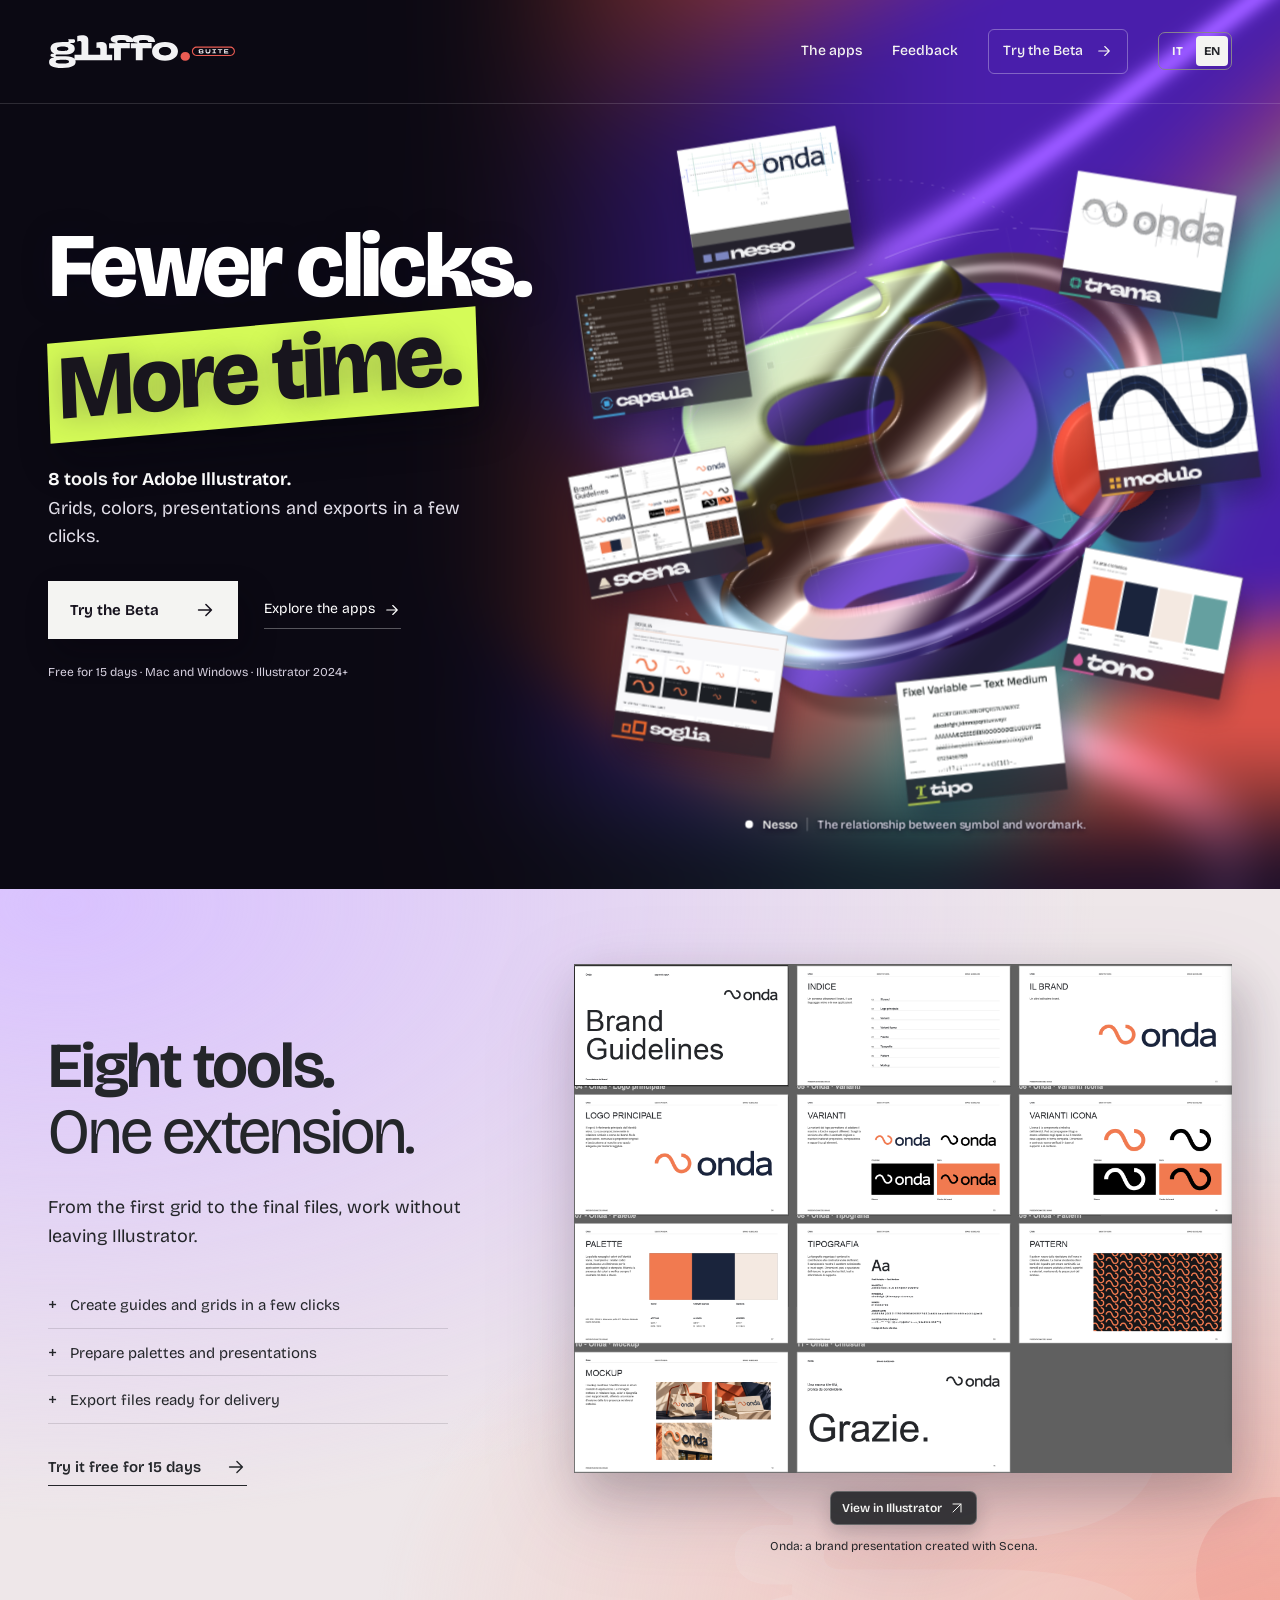
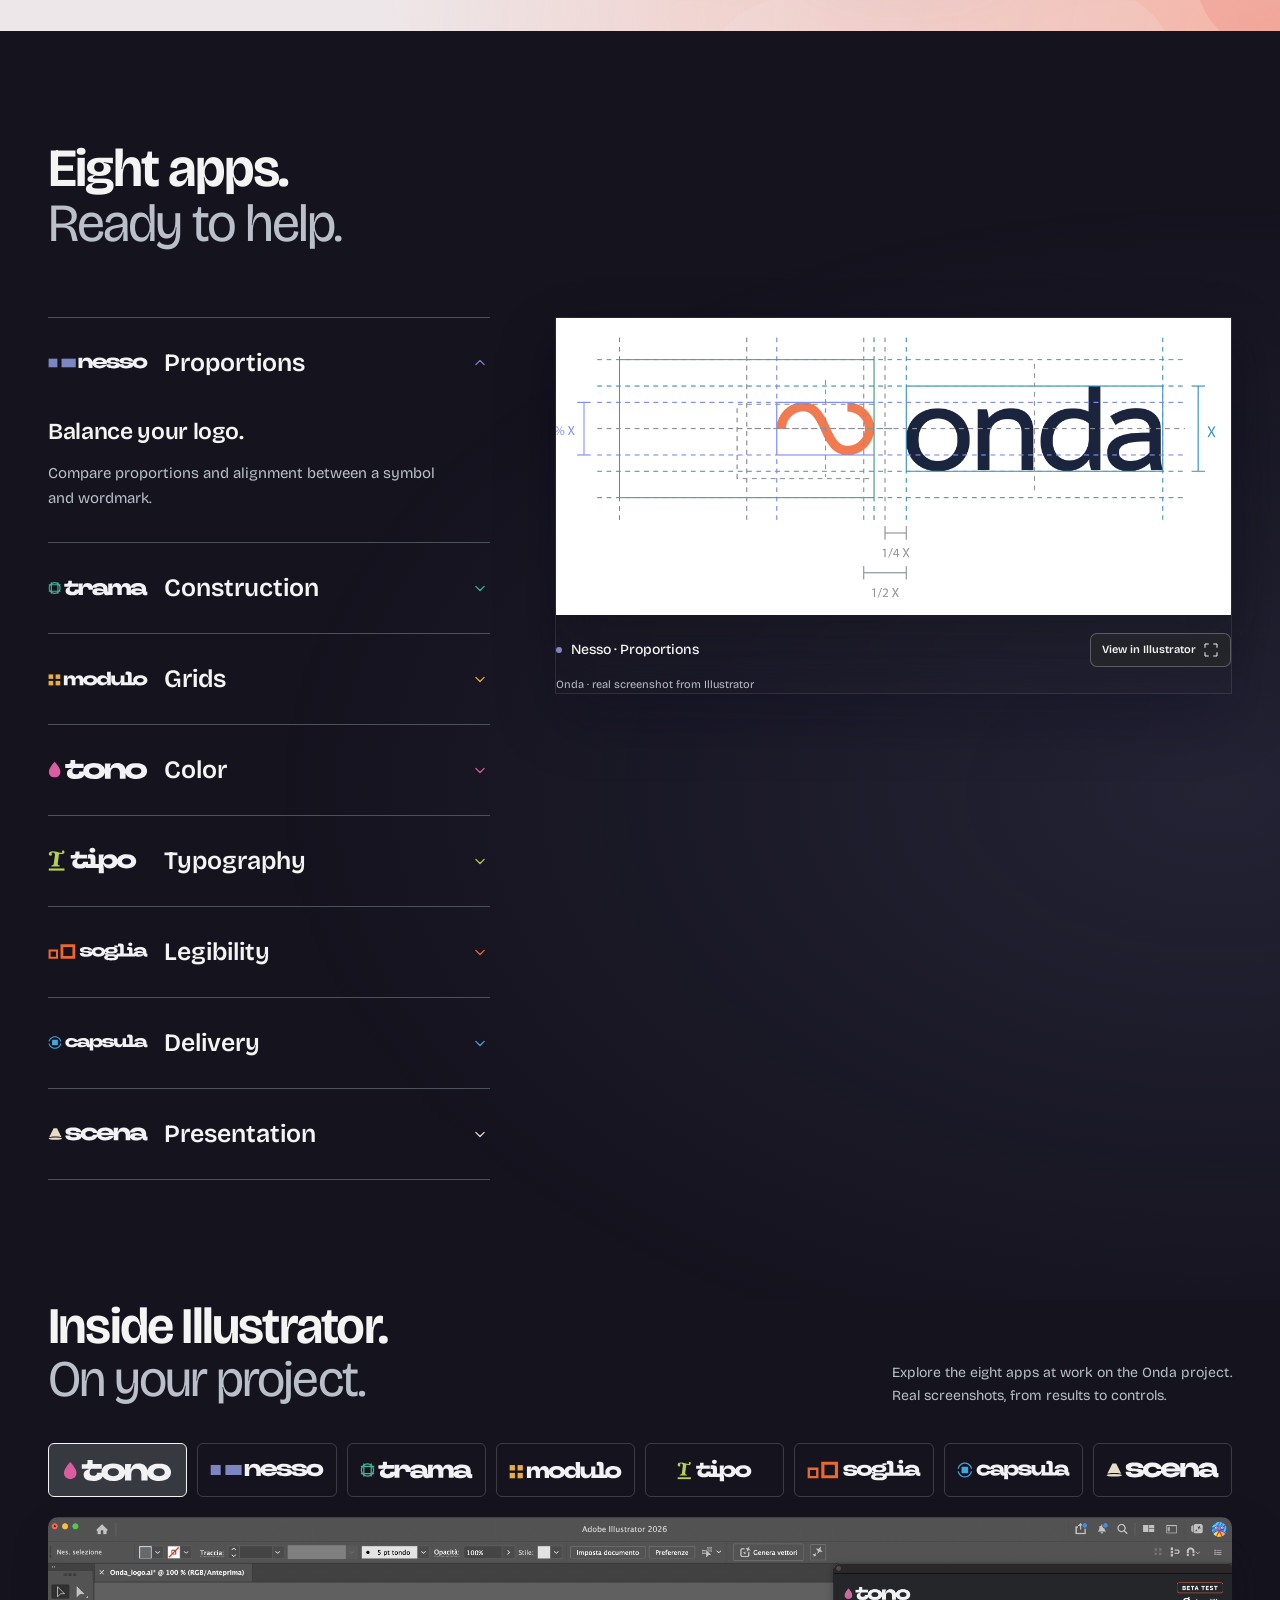
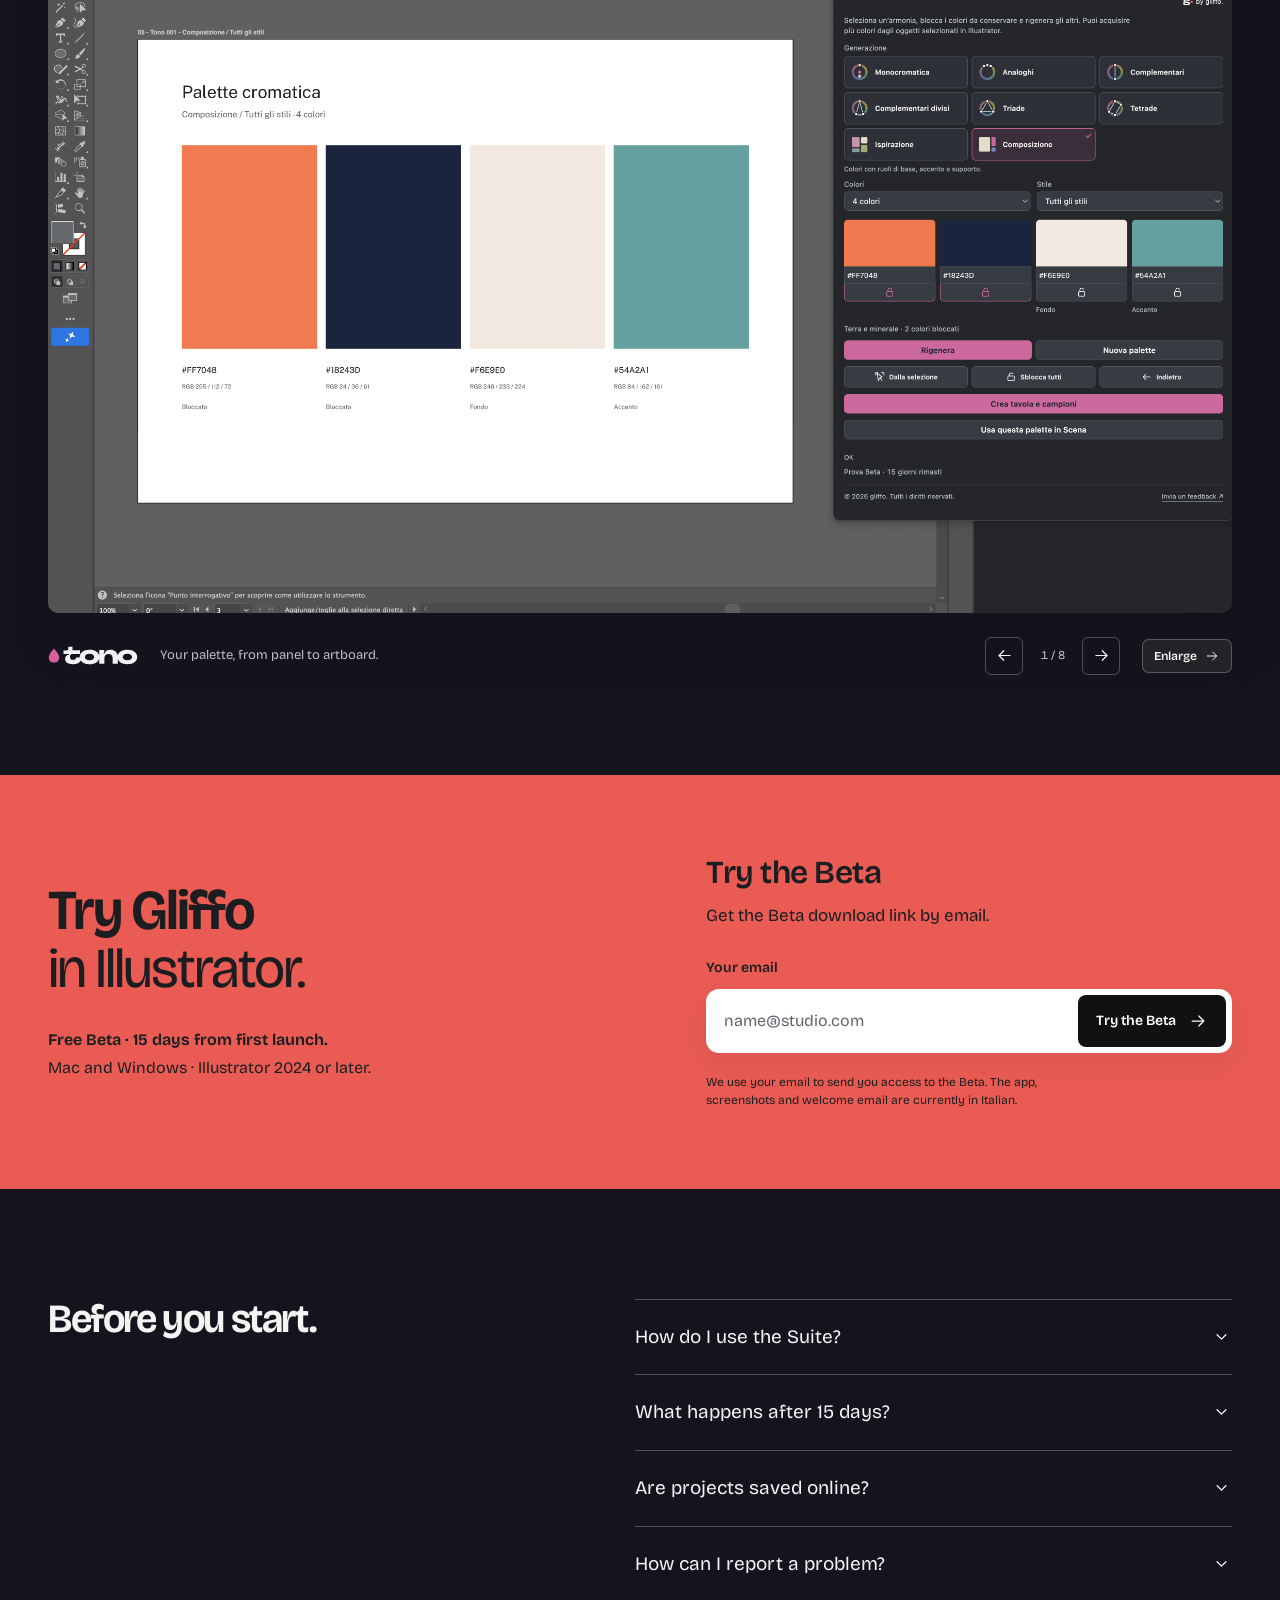
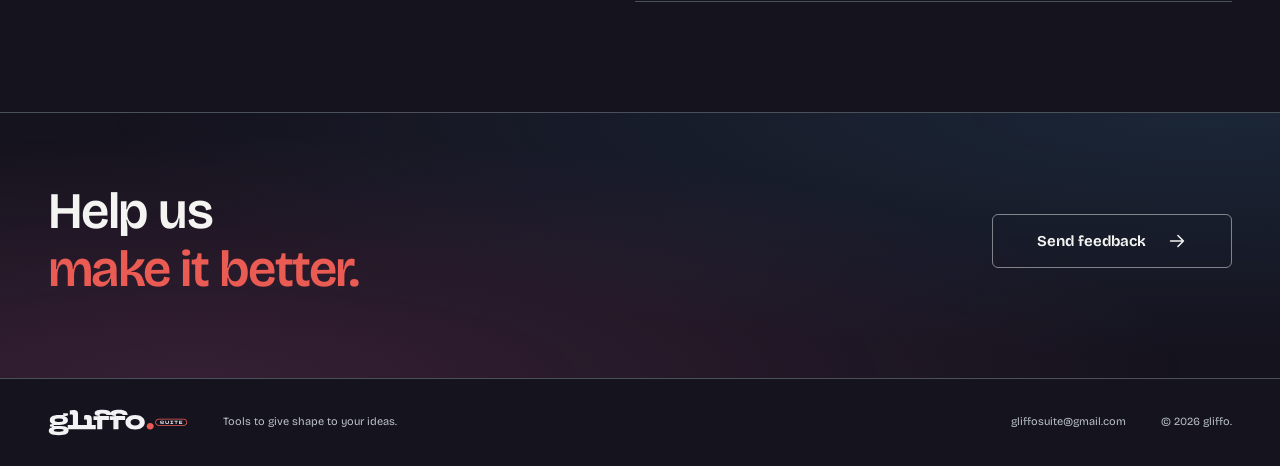
==== en/index.html @ 86f3b623 "Aggiungi versione inglese del sito e navigazione IT/EN, preservando installer e raccolta Beta" ====
<!doctype html>
<html lang="en"><head><meta charset="utf-8"><meta name="viewport" content="width=device-width,initial-scale=1"><meta name="theme-color" content="#24262A"><meta name="description" content="Save time in Adobe Illustrator with eight tools for grids, colors, presentations and exports. Try the Beta free for 15 days."><meta property="og:title" content="Gliffo Suite — Save time in Adobe Illustrator"><meta property="og:description" content="Eight tools for brand identity. One extension for Adobe Illustrator."><title>Gliffo Suite — Save time in Adobe Illustrator</title><link rel="icon" href="/assets/gliffo-icon.svg" type="image/svg+xml"><link rel="preload" href="/assets/fonts/BricolageGrotesque.ttf" as="font" type="font/ttf" crossorigin><link rel="stylesheet" href="/landing.css?v=8"><link rel="stylesheet" href="/experiment.css?v=3"><link rel="stylesheet" href="/results.css?v=3"><link rel="canonical" data-gliffo-language href="https://gliffo.github.io/en/"><link rel="alternate" data-gliffo-language hreflang="it" href="https://gliffo.github.io/"><link rel="alternate" data-gliffo-language hreflang="en" href="https://gliffo.github.io/en/"><link rel="alternate" data-gliffo-language hreflang="x-default" href="https://gliffo.github.io/"><link rel="stylesheet" href="/language.css?v=1"><script src="/i18n-runtime.js?v=1" defer></script></head>
<body><a class="skip" href="#contenuto">Skip to content</a>
<div class="hero-world"><canvas id="liquid-canvas" aria-hidden="true"></canvas></div><header class="site-header"><a class="brand" href="/en/" aria-label="Gliffo Suite, home"><img src="/assets/gliffo-suite.svg" alt="Gliffo Suite" width="190" height="56"></a><nav aria-label="Main navigation"><a class="wide-link" href="#strumenti">The apps</a><a href="/en/feedback/">Feedback</a><a class="nav-download" href="#download">Try the Beta <svg viewBox="0 0 24 24" aria-hidden="true"><path d="M5 12h14M13 6l6 6-6 6"/></svg></a><span class="language-switch" role="group" aria-label="Language"><a href="/" lang="it" hreflang="it">IT</a><a href="/en/" lang="en" hreflang="en" aria-current="page">EN</a></span></nav></header>
<main id="contenuto">
<section class="hero" aria-labelledby="hero-title"><div class="hero-copy"><h1 id="hero-title">Fewer clicks.<br><span>More time.</span></h1><p><strong>8 tools for Adobe Illustrator.</strong><br>Grids, colors, presentations and exports in a few clicks.</p><div class="hero-actions"><a class="button primary" href="#download">Try the Beta <svg viewBox="0 0 24 24" aria-hidden="true"><path d="M5 12h14M13 6l6 6-6 6"/></svg></a><a class="text-link" href="#strumenti">Explore the apps <svg viewBox="0 0 24 24" aria-hidden="true"><path d="M5 12h14M13 6l6 6-6 6"/></svg></a></div><p class="hero-note">Free for 15 days · Mac and Windows · Illustrator 2024+</p><div class="hero-spectrum" aria-hidden="true"><span></span><span></span><span></span><span></span><span></span><span></span><span></span><span></span></div></div>
<div class="laboratory" id="laboratory" data-active="nesso" aria-label="Explore the eight Gliffo tools"><div class="lab-scale"><div class="lab-plane"><svg class="orbital-tracks" viewBox="0 0 640 620" aria-hidden="true"><ellipse cx="320" cy="310" rx="295" ry="188" transform="rotate(-32 320 310)"/><ellipse cx="320" cy="310" rx="240" ry="285" transform="rotate(-32 320 310)"/><path d="M80 405 100 385 99 410 89 403 84 416Z"/><path d="m519 143 20-20-1 25-10-7-5 13Z"/></svg><div class="liquid-lens" aria-hidden="true"><div class="lens-edge"></div><div class="lens-highlight"></div></div><svg class="lab-geometry" viewBox="0 0 640 620" aria-hidden="true"><g class="lab-lines"><path class="outer-guide" d="M40 148H606M40 433H606M148 34V578M498 34V578"/><path class="dashed-guide" d="M88 290H553M322 80V536"/><rect class="bounds" x="148" y="148" width="350" height="285"/><circle class="construction-circle" cx="323" cy="290" r="174"/><circle class="construction-circle small" cx="323" cy="290" r="87"/><path class="bezier-guide" d="M112 336C132 98 508 481 540 242"/><path class="handle-line" d="m112 336 35-167M540 242l-36 170"/></g><g class="anchor-points"><rect x="143" y="143" width="10" height="10"/><rect x="493" y="143" width="10" height="10"/><rect x="143" y="428" width="10" height="10"/><rect x="493" y="428" width="10" height="10"/><circle cx="112" cy="336" r="6"/><circle cx="540" cy="242" r="6"/></g><g class="handle-points"><circle cx="147" cy="169" r="4"/><circle cx="504" cy="412" r="4"/></g></svg><img class="lab-mark" src="/assets/gliffo-icon.svg" alt="" width="350" height="276"><a class="lab-app lab-app-nesso" data-tool="nesso" href="#app-nesso" style="--tool:#7C86C1" aria-label="Explore Nesso"><div class="result-crop" style="--image-width:196.49573%;--image-left:-8.33333%;--image-top:-91.26214%;--result-ratio:2340/1030;--image-shift-y:-34.78905%"><img src="/assets/onda/nesso.webp" alt="Onda: Proportions, Nesso" width="4598" height="2702" loading="lazy" decoding="async"></div><span class="app-credit"><img src="/assets/apps/nesso.svg" alt="Nesso" width="96" height="22"></span></a><a class="lab-app lab-app-trama" data-tool="trama" href="#app-trama" style="--tool:#40B497" aria-label="Explore Trama"><div class="result-crop" style="--image-width:261.47727%;--image-left:-30.68182%;--image-top:-109.75610%;--result-ratio:1760/820;--image-shift-y:-33.28402%"><img src="/assets/onda/trama.webp" alt="Onda: Construction, Trama" width="4602" height="2704" loading="lazy" decoding="async"></div><span class="app-credit"><img src="/assets/apps/trama.svg" alt="Trama" width="96" height="22"></span></a><a class="lab-app lab-app-modulo" data-tool="modulo" href="#app-modulo" style="--tool:#E9AD41" aria-label="Explore Modulo"><div class="result-crop" style="--image-width:227.42574%;--image-left:-18.81188%;--image-top:-62.50000%;--result-ratio:2020/1200;--image-shift-y:-27.81899%"><img src="/assets/onda/modulo.webp" alt="Onda: Grids, Modulo" width="4594" height="2696" loading="lazy" decoding="async"></div><span class="app-credit"><img src="/assets/apps/modulo.svg" alt="Modulo" width="96" height="22"></span></a><a class="lab-app lab-app-tono" data-tool="tono" href="#app-tono" style="--tool:#D85E9F" aria-label="Explore Tono"><div class="result-crop" style="--image-width:180.70866%;--image-left:-13.77953%;--image-top:-26.53631%;--result-ratio:2540/1790;--image-shift-y:-17.61869%"><img src="/assets/onda/tono.webp" alt="Onda: Palette, Tono" width="4590" height="2696" loading="lazy" decoding="async"></div><span class="app-credit"><img src="/assets/apps/tono.svg" alt="Tono" width="96" height="22"></span></a><a class="lab-app lab-app-tipo" data-tool="tipo" href="#app-tipo" style="--tool:#B7D050" aria-label="Explore Tipo"><div class="result-crop" style="--image-width:222.12560%;--image-left:-14.29952%;--image-top:-40.75342%;--result-ratio:2070/1460;--image-shift-y:-22.03704%"><img src="/assets/onda/tipo.webp" alt="Onda: Typography, Tipo" width="4598" height="2700" loading="lazy" decoding="async"></div><span class="app-credit"><img src="/assets/apps/tipo.svg" alt="Tipo" width="96" height="22"></span></a><a class="lab-app lab-app-soglia" data-tool="soglia" href="#app-soglia" style="--tool:#EC682D" aria-label="Explore Soglia"><div class="result-crop" style="--image-width:203.36283%;--image-left:-14.24779%;--image-top:-14.41441%;--result-ratio:2260/2220;--image-shift-y:-11.88707%"><img src="/assets/onda/soglia.webp" alt="Onda: Legibility, Soglia" width="4596" height="2692" loading="lazy" decoding="async"></div><span class="app-credit"><img src="/assets/apps/soglia.svg" alt="Soglia" width="96" height="22"></span></a><a class="lab-app lab-app-capsula" data-tool="capsula" href="#app-capsula" style="--tool:#43A6DE" aria-label="Explore Capsula"><div class="result-crop" style="--image-width:100.00000%;--image-left:0.00000%;--image-top:0.00000%;--result-ratio:1472/840;--image-shift-y:0.00000%"><img src="/assets/onda/capsula.webp" alt="Onda: Delivery, Capsula" width="1472" height="1236" loading="lazy" decoding="async"></div><span class="app-credit"><img src="/assets/apps/capsula.svg" alt="Capsula" width="96" height="22"></span></a><a class="lab-app lab-app-scena" data-tool="scena" href="#app-scena" style="--tool:#E7DCC8" aria-label="Explore Scena"><div class="result-crop" style="--image-width:205.81655%;--image-left:-10.06711%;--image-top:-30.05780%;--result-ratio:2235/1730;--image-shift-y:-19.23077%"><img src="/assets/onda/scena.webp" alt="Onda: Presentation, Scena" width="4600" height="2704" loading="lazy" decoding="async"></div><span class="app-credit"><img src="/assets/apps/scena.svg" alt="Scena" width="96" height="22"></span></a><div class="lab-color-palette" aria-hidden="true"><i></i><i></i><i></i><i></i><i></i></div><span class="lab-type" aria-hidden="true">Aa</span><div class="lab-formats" aria-hidden="true"><span>AI</span><span>SVG</span><span>PDF</span></div></div><div class="lab-caption"><span class="lab-indicator"></span><span id="lab-current">Nesso</span><span id="lab-role">The relationship between symbol and wordmark.</span></div></div></div></section>


<section class="workspace-story" id="suite" aria-labelledby="workspace-title"><div class="story-copy"><h2 id="workspace-title">Eight tools.<br><span>One extension.</span></h2><p>From the first grid to the final files, work without leaving Illustrator.</p><ul><li>Create guides and grids in a few clicks</li><li>Prepare palettes and presentations</li><li>Export files ready for delivery</li></ul><a class="dark-link" href="#download">Try it free for 15 days <svg viewBox="0 0 24 24" aria-hidden="true"><path d="M5 12h14M13 6l6 6-6 6"/></svg></a></div><figure class="suite-window"><div class="result-crop" style="--image-width:205.81655%;--image-left:-10.06711%;--image-top:-30.05780%;--result-ratio:2235/1730;--image-shift-y:-19.23077%"><img src="/assets/onda/scena.webp" alt="Onda: Presentation, Scena" width="4600" height="2704" loading="lazy" decoding="async"></div><button class="screenshot-zoom suite-zoom" id="suite-zoom" type="button" aria-haspopup="dialog">View in Illustrator <svg viewBox="0 0 24 24" aria-hidden="true"><path d="M6 18 18 6M6 6h12v12"/></svg></button><figcaption>Onda: a brand presentation created with Scena.</figcaption></figure><img class="story-decoration" src="/assets/gliffo-icon.svg" alt="" width="650" height="512" loading="lazy"></section>
<section class="apps-section section-shell" id="strumenti" aria-labelledby="apps-title"><div class="apps-heading"><h2 id="apps-title">Eight apps.<br><span>Ready to help.</span></h2></div><div class="app-explorer"><div class="app-list"><details class="app-row" id="app-nesso" data-app="nesso" data-image="/assets/onda/nesso.webp" data-crop="--image-width:196.49573%;--image-left:-8.33333%;--image-top:-91.26214%;--result-ratio:2340/1030;--image-shift-y:-34.78905%" data-note="Onda · real screenshot from Illustrator" data-button="View in Illustrator" style="--tool:#7C86C1" open><summary><img class="app-name" src="/assets/apps/nesso.svg" alt="Nesso" width="104" height="26"><span>Proportions</span><svg viewBox="0 0 24 24" aria-hidden="true"><path d="m7 10 5 5 5-5"/></svg></summary><div class="app-detail"><h3>Balance your logo.</h3><p>Compare proportions and alignment between a symbol and wordmark.</p><a class="mobile-result" href="/assets/onda/nesso.webp" target="_blank" rel="noopener" aria-label="View in Illustrator: Nesso"><div class="result-crop" style="--image-width:196.49573%;--image-left:-8.33333%;--image-top:-91.26214%;--result-ratio:2340/1030;--image-shift-y:-34.78905%"><img src="/assets/onda/nesso.webp" alt="Onda: Proportions, Nesso" width="4598" height="2702" loading="lazy" decoding="async"></div><span>View in Illustrator <svg viewBox="0 0 24 24" aria-hidden="true"><path d="M6 18 18 6M6 6h12v12"/></svg></span><small>Onda · real screenshot from Illustrator</small></a></div></details><details class="app-row" id="app-trama" data-app="trama" data-image="/assets/onda/trama.webp" data-crop="--image-width:261.47727%;--image-left:-30.68182%;--image-top:-109.75610%;--result-ratio:1760/820;--image-shift-y:-33.28402%" data-note="Onda · real screenshot from Illustrator" data-button="View in Illustrator" style="--tool:#40B497" ><summary><img class="app-name" src="/assets/apps/trama.svg" alt="Trama" width="104" height="26"><span>Construction</span><svg viewBox="0 0 24 24" aria-hidden="true"><path d="m7 10 5 5 5-5"/></svg></summary><div class="app-detail"><h3>Build your logo guides.</h3><p>Generate outlines, points and construction handles on copies of your artwork.</p><a class="mobile-result" href="/assets/onda/trama.webp" target="_blank" rel="noopener" aria-label="View in Illustrator: Trama"><div class="result-crop" style="--image-width:261.47727%;--image-left:-30.68182%;--image-top:-109.75610%;--result-ratio:1760/820;--image-shift-y:-33.28402%"><img src="/assets/onda/trama.webp" alt="Onda: Construction, Trama" width="4602" height="2704" loading="lazy" decoding="async"></div><span>View in Illustrator <svg viewBox="0 0 24 24" aria-hidden="true"><path d="M6 18 18 6M6 6h12v12"/></svg></span><small>Onda · real screenshot from Illustrator</small></a></div></details><details class="app-row" id="app-modulo" data-app="modulo" data-image="/assets/onda/modulo.webp" data-crop="--image-width:227.42574%;--image-left:-18.81188%;--image-top:-62.50000%;--result-ratio:2020/1200;--image-shift-y:-27.81899%" data-note="Onda · real screenshot from Illustrator" data-button="View in Illustrator" style="--tool:#E9AD41" ><summary><img class="app-name" src="/assets/apps/modulo.svg" alt="Modulo" width="104" height="26"><span>Grids</span><svg viewBox="0 0 24 24" aria-hidden="true"><path d="m7 10 5 5 5-5"/></svg></summary><div class="app-detail"><h3>Grids, without drawing them by hand.</h3><p>Create geometric grids and set their size, spacing and angle.</p><a class="mobile-result" href="/assets/onda/modulo.webp" target="_blank" rel="noopener" aria-label="View in Illustrator: Modulo"><div class="result-crop" style="--image-width:227.42574%;--image-left:-18.81188%;--image-top:-62.50000%;--result-ratio:2020/1200;--image-shift-y:-27.81899%"><img src="/assets/onda/modulo.webp" alt="Onda: Grids, Modulo" width="4594" height="2696" loading="lazy" decoding="async"></div><span>View in Illustrator <svg viewBox="0 0 24 24" aria-hidden="true"><path d="M6 18 18 6M6 6h12v12"/></svg></span><small>Onda · real screenshot from Illustrator</small></a></div></details><details class="app-row" id="app-tono" data-app="tono" data-image="/assets/onda/tono.webp" data-crop="--image-width:180.70866%;--image-left:-13.77953%;--image-top:-26.53631%;--result-ratio:2540/1790;--image-shift-y:-17.61869%" data-note="Onda · real screenshot from Illustrator" data-button="View in Illustrator" style="--tool:#D85E9F" ><summary><img class="app-name" src="/assets/apps/tono.svg" alt="Tono" width="104" height="26"><span>Color</span><svg viewBox="0 0 24 24" aria-hidden="true"><path d="m7 10 5 5 5-5"/></svg></summary><div class="app-detail"><h3>Your palette, ready.</h3><p>Extract colors, explore harmonies and send your palette to Scena.</p><a class="mobile-result" href="/assets/onda/tono.webp" target="_blank" rel="noopener" aria-label="View in Illustrator: Tono"><div class="result-crop" style="--image-width:180.70866%;--image-left:-13.77953%;--image-top:-26.53631%;--result-ratio:2540/1790;--image-shift-y:-17.61869%"><img src="/assets/onda/tono.webp" alt="Onda: Palette, Tono" width="4590" height="2696" loading="lazy" decoding="async"></div><span>View in Illustrator <svg viewBox="0 0 24 24" aria-hidden="true"><path d="M6 18 18 6M6 6h12v12"/></svg></span><small>Onda · real screenshot from Illustrator</small></a></div></details><details class="app-row" id="app-tipo" data-app="tipo" data-image="/assets/onda/tipo.webp" data-crop="--image-width:222.12560%;--image-left:-14.29952%;--image-top:-40.75342%;--result-ratio:2070/1460;--image-shift-y:-22.03704%" data-note="Onda · real screenshot from Illustrator" data-button="View in Illustrator" style="--tool:#B7D050" ><summary><img class="app-name" src="/assets/apps/tipo.svg" alt="Tipo" width="104" height="26"><span>Typography</span><svg viewBox="0 0 24 24" aria-hidden="true"><path d="m7 10 5 5 5-5"/></svg></summary><div class="app-detail"><h3>Compare your fonts.</h3><p>Create a specimen of your installed fonts and choose the ones for your brand.</p><a class="mobile-result" href="/assets/onda/tipo.webp" target="_blank" rel="noopener" aria-label="View in Illustrator: Tipo"><div class="result-crop" style="--image-width:222.12560%;--image-left:-14.29952%;--image-top:-40.75342%;--result-ratio:2070/1460;--image-shift-y:-22.03704%"><img src="/assets/onda/tipo.webp" alt="Onda: Typography, Tipo" width="4598" height="2700" loading="lazy" decoding="async"></div><span>View in Illustrator <svg viewBox="0 0 24 24" aria-hidden="true"><path d="M6 18 18 6M6 6h12v12"/></svg></span><small>Onda · real screenshot from Illustrator</small></a></div></details><details class="app-row" id="app-soglia" data-app="soglia" data-image="/assets/onda/soglia.webp" data-crop="--image-width:203.36283%;--image-left:-14.24779%;--image-top:-14.41441%;--result-ratio:2260/2220;--image-shift-y:-11.88707%" data-note="Onda · real screenshot from Illustrator" data-button="View in Illustrator" style="--tool:#EC682D" ><summary><img class="app-name" src="/assets/apps/soglia.svg" alt="Soglia" width="104" height="26"><span>Legibility</span><svg viewBox="0 0 24 24" aria-hidden="true"><path d="m7 10 5 5 5-5"/></svg></summary><div class="app-detail"><h3>Does your logo work at small sizes?</h3><p>Compare sizes on light and dark backgrounds, for print and screen.</p><a class="mobile-result" href="/assets/onda/soglia.webp" target="_blank" rel="noopener" aria-label="View in Illustrator: Soglia"><div class="result-crop" style="--image-width:203.36283%;--image-left:-14.24779%;--image-top:-14.41441%;--result-ratio:2260/2220;--image-shift-y:-11.88707%"><img src="/assets/onda/soglia.webp" alt="Onda: Legibility, Soglia" width="4596" height="2692" loading="lazy" decoding="async"></div><span>View in Illustrator <svg viewBox="0 0 24 24" aria-hidden="true"><path d="M6 18 18 6M6 6h12v12"/></svg></span><small>Onda · real screenshot from Illustrator</small></a></div></details><details class="app-row" id="app-capsula" data-app="capsula" data-image="/assets/onda/capsula.webp" data-crop="--image-width:100.00000%;--image-left:0.00000%;--image-top:0.00000%;--result-ratio:1472/840;--image-shift-y:0.00000%" data-note="Onda · files exported with Capsula" data-button="View exported files" style="--tool:#43A6DE" ><summary><img class="app-name" src="/assets/apps/capsula.svg" alt="Capsula" width="104" height="26"><span>Delivery</span><svg viewBox="0 0 24 24" aria-hidden="true"><path d="m7 10 5 5 5-5"/></svg></summary><div class="app-detail"><h3>Files ready for delivery.</h3><p>Export SVG, PDF, PNG, AI, EPS and JPG in one package.</p><a class="mobile-result" href="/assets/onda/capsula.webp" target="_blank" rel="noopener" aria-label="View exported files: Capsula"><div class="result-crop" style="--image-width:100.00000%;--image-left:0.00000%;--image-top:0.00000%;--result-ratio:1472/840;--image-shift-y:0.00000%"><img src="/assets/onda/capsula.webp" alt="Onda: Delivery, Capsula" width="1472" height="1236" loading="lazy" decoding="async"></div><span>View exported files <svg viewBox="0 0 24 24" aria-hidden="true"><path d="M6 18 18 6M6 6h12v12"/></svg></span><small>Onda · files exported with Capsula</small></a></div></details><details class="app-row" id="app-scena" data-app="scena" data-image="/assets/onda/scena.webp" data-crop="--image-width:205.81655%;--image-left:-10.06711%;--image-top:-30.05780%;--result-ratio:2235/1730;--image-shift-y:-19.23077%" data-note="Onda · real screenshot from Illustrator" data-button="View in Illustrator" style="--tool:#E7DCC8" ><summary><img class="app-name" src="/assets/apps/scena.svg" alt="Scena" width="104" height="26"><span>Presentation</span><svg viewBox="0 0 24 24" aria-hidden="true"><path d="m7 10 5 5 5-5"/></svg></summary><div class="app-detail"><h3>Present your brand.</h3><p>Arrange your logo, palette, fonts and up to six mockups in an editable presentation.</p><a class="mobile-result" href="/assets/onda/scena.webp" target="_blank" rel="noopener" aria-label="View in Illustrator: Scena"><div class="result-crop" style="--image-width:205.81655%;--image-left:-10.06711%;--image-top:-30.05780%;--result-ratio:2235/1730;--image-shift-y:-19.23077%"><img src="/assets/onda/scena.webp" alt="Onda: Presentation, Scena" width="4600" height="2704" loading="lazy" decoding="async"></div><span>View in Illustrator <svg viewBox="0 0 24 24" aria-hidden="true"><path d="M6 18 18 6M6 6h12v12"/></svg></span><small>Onda · real screenshot from Illustrator</small></a></div></details></div><figure class="app-preview" style="--tool:#7C86C1"><div class="preview-dots" aria-hidden="true"><i></i><i></i><i></i></div><div class="preview-screen"><div class="result-crop" style="--image-width:196.49573%;--image-left:-8.33333%;--image-top:-91.26214%;--result-ratio:2340/1030;--image-shift-y:-34.78905%"><img id="app-screenshot" src="/assets/onda/nesso.webp" alt="Onda: Proportions, Nesso" width="4598" height="2702" loading="lazy" decoding="async"></div></div><button class="screenshot-zoom preview-zoom" id="preview-zoom" type="button" aria-haspopup="dialog" aria-label="Open full screenshot">View in Illustrator <svg viewBox="0 0 24 24" aria-hidden="true"><path d="M8 3H3v5M16 3h5v5M3 16v5h5M21 16v5h-5"/></svg></button><figcaption id="preview-caption">Nesso · Proportions</figcaption><p class="preview-note">Onda · real screenshot from Illustrator</p></figure></div></section>
<section class="native-proof section-shell" aria-labelledby="native-title" aria-roledescription="carosello"><div class="native-heading"><h2 id="native-title">Inside Illustrator.<br><span>On your project.</span></h2><p>Explore the eight apps at work on the Onda project.<br>Real screenshots, from results to controls.</p></div><div class="gallery-tools" aria-label="Choose a tool" hidden><button type="button" data-gallery-app="tono" aria-pressed="true" aria-label="Show Tono" aria-controls="gallery-stage"><img src="/assets/apps/tono.svg" alt="" width="100" height="26"><span>Tono</span></button><button type="button" data-gallery-app="nesso" aria-pressed="false" aria-label="Show Nesso" aria-controls="gallery-stage"><img src="/assets/apps/nesso.svg" alt="" width="100" height="26"><span>Nesso</span></button><button type="button" data-gallery-app="trama" aria-pressed="false" aria-label="Show Trama" aria-controls="gallery-stage"><img src="/assets/apps/trama.svg" alt="" width="100" height="26"><span>Trama</span></button><button type="button" data-gallery-app="modulo" aria-pressed="false" aria-label="Show Modulo" aria-controls="gallery-stage"><img src="/assets/apps/modulo.svg" alt="" width="100" height="26"><span>Modulo</span></button><button type="button" data-gallery-app="tipo" aria-pressed="false" aria-label="Show Tipo" aria-controls="gallery-stage"><img src="/assets/apps/tipo.svg" alt="" width="100" height="26"><span>Tipo</span></button><button type="button" data-gallery-app="soglia" aria-pressed="false" aria-label="Show Soglia" aria-controls="gallery-stage"><img src="/assets/apps/soglia.svg" alt="" width="100" height="26"><span>Soglia</span></button><button type="button" data-gallery-app="capsula" aria-pressed="false" aria-label="Show Capsula" aria-controls="gallery-stage"><img src="/assets/apps/capsula.svg" alt="" width="100" height="26"><span>Capsula</span></button><button type="button" data-gallery-app="scena" aria-pressed="false" aria-label="Show Scena" aria-controls="gallery-stage"><img src="/assets/apps/scena.svg" alt="" width="100" height="26"><span>Scena</span></button></div><figure><div class="gallery-stage" id="gallery-stage"><img id="gallery-image" src="/assets/onda/tono.webp" alt="Tono: the Onda palette and color controls inside Adobe Illustrator" width="4590" height="2696" loading="lazy" decoding="async"></div><figcaption><span><img id="gallery-logo" src="/assets/apps/tono.svg" alt="Tono" width="100" height="26"><span id="gallery-description">Your palette, from panel to artboard.</span></span><div class="gallery-actions"><div class="gallery-arrows" hidden><button type="button" data-gallery-prev aria-label="Previous screenshot"><svg viewBox="0 0 24 24" aria-hidden="true"><path d="M19 12H5M11 6l-6 6 6 6"/></svg></button><span id="gallery-count" aria-live="polite" aria-atomic="true">1 / 8</span><button type="button" data-gallery-next aria-label="Next screenshot"><svg viewBox="0 0 24 24" aria-hidden="true"><path d="M5 12h14M13 6l6 6-6 6"/></svg></button></div><button class="screenshot-zoom" id="gallery-zoom" type="button" data-open-shot="/assets/onda/tono.webp" data-shot-title="Tono and the Onda palette, inside Illustrator">Enlarge <svg viewBox="0 0 24 24" aria-hidden="true"><path d="M5 12h14M13 6l6 6-6 6"/></svg></button></div></figcaption><p id="gallery-status" class="gallery-status" role="status" aria-live="polite"></p></figure><noscript><p class="gallery-fallback">Open the other screenshots: <a href="/assets/onda/tono.webp" target="_blank" rel="noopener">Tono</a> · <a href="/assets/onda/nesso.webp" target="_blank" rel="noopener">Nesso</a> · <a href="/assets/onda/trama.webp" target="_blank" rel="noopener">Trama</a> · <a href="/assets/onda/modulo.webp" target="_blank" rel="noopener">Modulo</a> · <a href="/assets/onda/tipo.webp" target="_blank" rel="noopener">Tipo</a> · <a href="/assets/onda/soglia.webp" target="_blank" rel="noopener">Soglia</a> · <a href="/assets/onda/capsula.webp" target="_blank" rel="noopener">Capsula</a> · <a href="/assets/onda/scena.webp" target="_blank" rel="noopener">Scena</a>.</p></noscript></section><section class="download-section beta-access" id="download" aria-labelledby="download-title"><div class="download-copy"><h2 id="download-title">Try Gliffo<br><span>in Illustrator.</span></h2><p><strong>Free Beta · 15 days from first launch.</strong><br>Mac and Windows · Illustrator 2024 or later.</p></div><div class="beta-entry"><h3>Try the Beta</h3><p>Get the Beta download link by email.</p><!-- BETA_FORM_START --><form class="beta-native-form" action="https://formspree.io/f/mgaarvej" method="POST"><label for="beta-email">Your email</label><div class="email-shell"><input id="beta-email" name="email" type="email" placeholder="name@studio.com" autocomplete="email" inputmode="email" required maxlength="254" aria-describedby="beta-email-purpose beta-form-status"><button type="submit">Try the Beta <svg viewBox="0 0 24 24" aria-hidden="true"><path d="M5 12h14M13 6l6 6-6 6"/></svg></button></div><input type="hidden" name="gliffo_beta_source" value="GLIFFO_BETA_mgaarvej"><input type="hidden" name="language" value="en"><div class="beta-honeypot" aria-hidden="true"><label for="beta-website">Leave this field empty</label><input id="beta-website" name="_honey" type="text" tabindex="-1" autocomplete="off"></div><p class="beta-form-message" id="beta-form-status" role="status" aria-live="polite" aria-atomic="true"></p></form><!-- BETA_FORM_END --><p class="beta-purpose" id="beta-email-purpose">We use your email to send you access to the Beta. The app, screenshots and welcome email are currently in Italian.</p></div></section>
<section class="faq-section section-shell" aria-labelledby="faq-title"><h2 id="faq-title">Before you start.</h2><div><details><summary>How do I use the Suite? <svg viewBox="0 0 24 24" aria-hidden="true"><path d="m7 10 5 5 5-5"/></svg></summary><p>Install the Beta with Illustrator closed. Then open Window → Extensions → Gliffo Suite PRO.</p></details><details><summary>What happens after 15 days? <svg viewBox="0 0 24 24" aria-hidden="true"><path d="m7 10 5 5 5-5"/></svg></summary><p>The trial ends. Your files remain usable and you can still save your project.</p></details><details><summary>Are projects saved online? <svg viewBox="0 0 24 24" aria-hidden="true"><path d="m7 10 5 5 5-5"/></svg></summary><p>No. Projects and assets stay in a folder on your computer.</p></details><details><summary>How can I report a problem? <svg viewBox="0 0 24 24" aria-hidden="true"><path d="m7 10 5 5 5-5"/></svg></summary><p>Send bugs and ideas using the <a href="/en/feedback/">feedback form</a>. No account needed.</p></details></div></section>
<section class="feedback-invite section-shell"><p>Help us<br><span>make it better.</span></p><a class="button outline" href="/en/feedback/">Send feedback <svg viewBox="0 0 24 24" aria-hidden="true"><path d="M5 12h14M13 6l6 6-6 6"/></svg></a></section>
</main><footer class="site-footer"><a class="brand" href="/en/" aria-label="Gliffo Suite"><img src="/assets/gliffo-suite.svg" alt="Gliffo Suite" width="190" height="56"></a><p>Tools to give shape to your ideas.</p><a href="mailto:gliffosuite@gmail.com">gliffosuite@gmail.com</a><span>© 2026 gliffo.</span></footer><script src="/liquid.js?v=3" defer></script><script src="/landing.js?v=5" defer></script><script src="/beta-email.js?v=4" defer></script><dialog id="screenshot-dialog" aria-labelledby="screenshot-title"><div class="screenshot-toolbar"><h2 id="screenshot-title">Explore the result</h2><div><a id="screenshot-file" href="/assets/onda/nesso.webp" target="_blank" rel="noopener">Open image</a><button type="button" data-close-screenshot aria-label="Close preview">Close <svg viewBox="0 0 24 24" aria-hidden="true"><path d="m6 6 12 12M18 6 6 18"/></svg></button></div></div><div class="screenshot-scroll" tabindex="0" role="region" aria-label="Enlarged vector example"><img id="screenshot-full" alt="" width="720" decoding="async"></div><p class="screenshot-note">Screenshot provided by the author. Onda is a demonstration project.</p></dialog><script src="/screenshots.js?v=4" defer></script><script src="/gallery.js?v=2" defer></script></body></html>
---- landing.css ----
@font-face{font-family:Bricolage;src:url('/assets/fonts/BricolageGrotesque.ttf') format('truetype');font-style:normal;font-weight:200 800;font-display:swap}:root{--bg:#24262a;--surface:#2c3036;--ink:#f4f4f2;--muted:#b9c0ca;--coral:#ea5c53;--line:#4b515a;--cream:#e7dcc8;--active:#7c86c1;color-scheme:dark}*{box-sizing:border-box}html{scroll-behavior:smooth;scroll-padding-top:100px}body{margin:0;background:var(--bg);color:var(--ink);font:16px/1.6 Bricolage,-apple-system,BlinkMacSystemFont,'Segoe UI',sans-serif;overflow-x:clip}button,a{-webkit-tap-highlight-color:transparent}button{font:inherit}a{color:inherit;text-decoration:none}button,a,summary{touch-action:manipulation}a:focus-visible,button:focus-visible,summary:focus-visible{outline:2px solid var(--coral);outline-offset:7px}::selection{background:var(--coral);color:var(--bg)}::-webkit-scrollbar{width:10px}::-webkit-scrollbar-track{background:var(--bg)}::-webkit-scrollbar-thumb{background:#535a65;border:2px solid var(--bg);border-radius:8px}.skip{position:fixed;left:20px;top:-80px;background:var(--ink);color:var(--bg);z-index:100;padding:12px}.skip:focus{top:12px}img{max-width:100%;height:auto;display:block}svg{fill:none;stroke:currentColor;stroke-width:1.5;stroke-linecap:round;stroke-linejoin:round}h1,h2,h3,p{margin:0}h1,h2{font-weight:650;letter-spacing:-.035em;line-height:1.03;font-variation-settings:'opsz' 72,'wdth' 98}h3{font-weight:600;letter-spacing:-.015em}.site-header{max-width:1440px;margin:auto;padding:24px 48px;min-height:104px;display:flex;align-items:center;justify-content:space-between;gap:24px;border-bottom:1px solid #ffffff14}.brand{display:block;flex:none;width:188px}.brand img{width:100%;height:auto}.site-header nav{display:flex;align-items:center;gap:30px;font-size:14px;font-weight:500}.site-header nav>a{transition:color .18s}.site-header nav>a:hover{color:var(--coral)}.nav-download{display:flex;align-items:center;gap:12px;border:1px solid #ffffff50;border-radius:6px;padding:10px 14px}.nav-download svg{width:18px;height:18px}.hero{max-width:1440px;min-height:700px;padding:44px 48px 52px;margin:auto;display:grid;grid-template-columns:1fr 1.05fr;gap:16px;align-items:center}.hero-copy{z-index:2;padding:26px 0}.hero h1{font-size:clamp(64px,6.55vw,96px);max-width:680px;line-height:.99;margin-bottom:30px}.hero h1>span{color:var(--coral)}.hero-copy>p:not(.hero-note){font-size:19px;line-height:1.6;color:var(--muted);max-width:450px}.hero-copy strong{color:var(--ink);font-weight:500;white-space:nowrap}.hero-actions{margin-top:34px;display:flex;align-items:center;gap:25px}.button{display:inline-flex;align-items:center;justify-content:center;gap:20px;padding:14px 20px;border-radius:6px;font-size:15px;font-weight:650;transition:background .2s,color .2s,transform .2s;min-height:52px}.button svg{width:22px;height:22px;stroke-width:1.7}.primary{background:var(--coral);color:#1b1d20}.primary:hover{background:#f6776d;transform:translateY(-2px)}.text-link{display:inline-flex;gap:8px;align-items:center;font-size:14px;border-bottom:1px solid #ffffff50;padding:7px 0}.text-link svg{width:18px;height:18px}.text-link:hover{color:var(--coral);border-color:var(--coral)}.hero-note{font-size:12px;color:var(--muted);margin-top:24px}.laboratory{position:relative;aspect-ratio:640/620;min-width:0;--active:#7c86c1;--mx:0;--my:0;perspective:1000px}.lab-scale{position:absolute;left:50%;top:50%;width:640px;height:620px;transform:translate(-50%,-50%) scale(var(--lab-scale,1));transform-origin:center}.lab-plane{position:absolute;inset:0;transform:rotateX(calc(var(--my)*-4deg)) rotateY(calc(var(--mx)*5deg));transform-style:preserve-3d;transition:transform .2s ease-out}.lab-geometry{position:absolute;inset:0;width:100%;height:100%;overflow:visible;color:var(--active);transform:translate(calc(var(--mx)*-8px),calc(var(--my)*-8px));transition:color .3s,transform .25s}.lab-lines{stroke-width:1;opacity:.5}.outer-guide{opacity:.5}.dashed-guide{stroke-dasharray:4 8;opacity:.5}.bounds{stroke-width:1.2}.construction-circle{opacity:.6}.small{opacity:.3}.bezier-guide{stroke-width:1.4}.handle-line{opacity:.6}.anchor-points rect{fill:var(--bg);stroke-width:1.6}.anchor-points circle{fill:var(--active);stroke:var(--bg);stroke-width:3}.handle-points{fill:var(--bg)}.lab-mark{position:absolute;left:148px;top:148px;width:350px;height:285px;object-fit:contain;transform:translate3d(calc(var(--mx)*8px),calc(var(--my)*8px),25px);transition:transform .25s;pointer-events:none}.lab-app{position:absolute;display:flex;align-items:center;justify-content:center;padding:13px 15px;min-width:148px;height:56px;background:var(--bg);border:1px solid #ffffff18;border-radius:7px;box-shadow:0 12px 22px #1415192b;transform:translateZ(45px);transition:border-color .2s,background .2s,translate .2s;z-index:3}.lab-app img{height:27px;max-width:150px;width:auto;object-fit:contain}.lab-app:hover,.lab-app:focus-visible,.lab-app.active{border-color:var(--tool);background:#30343a;translate:0 -3px}.lab-app-nesso{left:40px;top:47px}.lab-app-trama{right:46px;top:47px}.lab-app-modulo{right:0;top:170px}.lab-app-tono{right:2px;top:365px}.lab-app-tipo{right:74px;top:478px}.lab-app-soglia{left:100px;top:478px}.lab-app-capsula{left:0;top:183px}.lab-app-scena{left:0;top:365px}.lab-caption{position:absolute;left:144px;bottom:18px;display:flex;align-items:center;gap:10px;white-space:nowrap;font-size:12px;line-height:1.2;color:var(--muted)}#lab-current{color:var(--ink);font-weight:600}.lab-indicator{width:6px;height:6px;background:var(--active);border-radius:50%;flex:none}#lab-role{border-left:1px solid var(--line);padding-left:10px}.lab-color-palette{position:absolute;left:203px;top:438px;display:flex;opacity:0;transform:translateY(8px);transition:opacity .25s,transform .25s;z-index:4}.lab-color-palette i{width:42px;height:25px;background:#d85e9f;border:2px solid var(--bg)}.lab-color-palette i:nth-child(2){background:#efb8d5}.lab-color-palette i:nth-child(3){background:#e7dcc8}.lab-color-palette i:nth-child(4){background:#7c86c1}.lab-color-palette i:nth-child(5){background:#40b497}.lab-type{position:absolute;left:265px;top:423px;font-size:70px;font-weight:600;color:#b7d050;opacity:0;transition:opacity .25s;z-index:4;line-height:1}.lab-formats{position:absolute;left:233px;top:443px;display:flex;gap:5px;opacity:0;transition:opacity .25s;z-index:4}.lab-formats span{padding:4px 8px;background:#43a6de;color:var(--bg);font-size:12px;font-weight:650;border-radius:3px}.laboratory[data-active=tono] .lab-color-palette{opacity:1;transform:none}.laboratory[data-active=tipo] .lab-type,.laboratory[data-active=capsula] .lab-formats{opacity:1}.laboratory[data-active=trama] .construction-circle{stroke-width:2;opacity:.9}.laboratory[data-active=modulo] .bounds{stroke-width:3}.statement-strip{max-width:1440px;margin:auto;padding:23px 48px;display:flex;align-items:center;justify-content:space-between;border-top:1px solid var(--line);border-bottom:1px solid var(--line);font-size:15px;font-weight:450}.statement-strip>span:nth-child(2){color:var(--muted);font-size:13px}.statement-strip svg{width:24px;height:24px;color:var(--coral)}.section-shell{max-width:1440px;margin:auto;padding:110px 48px}.section-heading{display:grid;grid-template-columns:1.1fr 1fr;gap:100px;align-items:center}.section-heading h2{font-size:clamp(42px,4.2vw,62px)}.section-heading h2 span{color:var(--muted)}.suite-description{max-width:480px;font-size:17px;color:var(--muted)}.suite-description p+p{margin-top:20px}.suite-description p:first-child{color:var(--ink);font-size:21px;line-height:1.55}.workflow{display:grid;grid-template-columns:repeat(4,1fr);gap:42px;margin-top:78px}.workflow>div{border-top:1px solid var(--line);padding-top:26px}.workflow-symbol{display:block;color:var(--tool);height:46px;font-size:30px;line-height:1}.workflow-symbol svg{height:32px;width:32px}.workflow h3{font-size:21px;margin:12px 0 10px}.workflow p{font-size:14px;line-height:1.6;color:var(--muted);max-width:245px}.workspace-story{position:relative;overflow:clip;isolation:isolate;background:var(--cream);color:var(--bg);display:grid;grid-template-columns:1fr 1fr;align-items:center;gap:80px;padding:75px max(48px,calc((100vw - 1344px)/2));min-height:700px}.story-copy{z-index:2;max-width:520px}.story-copy h2{font-size:clamp(46px,5vw,70px);margin-bottom:28px}.story-copy h2 span{font-weight:400}.story-copy>p{font-size:18px;max-width:425px}.story-copy ul{list-style:none;margin:30px 0;padding:0;font-size:15px}.story-copy li{padding:9px 0;border-bottom:1px solid #24262a25;max-width:400px}.story-copy li:before{content:'+';font-size:18px;margin-right:13px}.dark-link{display:inline-flex;align-items:center;gap:24px;font-size:15px;font-weight:600;border-bottom:1px solid var(--bg);padding-bottom:6px}.dark-link svg{width:22px;height:22px}.suite-window{z-index:2;margin:0;position:relative;justify-self:center;width:355px;max-width:100%;transform:rotate(3deg)}.suite-window img{width:100%;border-radius:12px;box-shadow:8px 24px 44px #24262a38}.suite-window figcaption{font-size:12px;text-align:center;margin-top:20px;transform:rotate(-3deg)}.story-decoration{position:absolute;right:-80px;bottom:-150px;width:650px;opacity:.15;z-index:0;pointer-events:none}.apps-section{padding-bottom:120px}.apps-heading{display:flex;justify-content:space-between;gap:60px;align-items:end;margin-bottom:65px}.apps-heading h2{font-size:clamp(42px,4.2vw,62px)}.apps-heading h2 span{font-weight:400;color:var(--muted)}.apps-heading>p{font-size:16px;color:var(--muted);padding-bottom:5px}.app-explorer{display:grid;grid-template-columns:1.1fr 1fr;gap:90px;align-items:start}.app-row{border-top:1px solid var(--line);scroll-margin-top:100px}.app-row:last-child{border-bottom:1px solid var(--line)}.app-row summary{list-style:none;display:flex;gap:18px;align-items:center;cursor:pointer;min-height:89px;padding:20px 0}.app-row summary::-webkit-details-marker{display:none}.app-row summary img{height:36px;width:180px;object-fit:contain;object-position:left center;margin-right:auto}.app-row summary>span{font-size:12px;color:var(--muted)}.app-row summary>svg{width:20px;height:20px;color:var(--muted);transition:transform .2s}.app-row[open] summary>svg{transform:rotate(180deg);color:var(--tool)}.app-row[open] summary>span{color:var(--ink)}.app-detail{padding:0 28px 30px 0}.app-detail h3{font-size:23px;line-height:1.25;margin:10px 0 14px}.app-detail>p{font-size:15px;color:var(--muted);line-height:1.7}.app-detail ul{list-style:none;padding:0;margin:22px 0 0;font-size:13px}.app-detail li{padding:6px 0;display:flex;gap:10px}.app-detail li:before{content:'';width:4px;height:4px;background:var(--tool);border-radius:50%;margin-top:9px;flex:none}.app-preview{position:sticky;top:40px;margin:0;background:#1d1f23;padding:20px 24px 22px;border-radius:16px;max-width:530px;align-self:start;transition:background .3s}.preview-dots{display:flex;gap:5px;padding:0 0 16px}.preview-dots i{height:6px;width:6px;background:var(--tool);border-radius:50%;opacity:.7}.preview-dots i:nth-child(2){opacity:.4}.preview-dots i:nth-child(3){opacity:.2}.preview-screen{background:var(--bg);height:570px;overflow:auto;scrollbar-width:thin;scrollbar-color:var(--tool) var(--bg);border-radius:7px}.preview-screen img{width:100%;min-height:320px;object-fit:contain;object-position:top}.app-preview figcaption{margin-top:22px;font-size:14px;font-weight:500;display:flex;align-items:center;gap:9px}.app-preview figcaption:before{content:'';width:6px;height:6px;background:var(--tool);border-radius:50%}.preview-note{color:var(--muted);font-size:11px;margin-top:5px}.download-section{background:var(--coral);color:#1b1d20;display:grid;grid-template-columns:1.1fr 1fr;gap:80px;padding:80px max(48px,calc((100vw - 1344px)/2));align-items:center}.download-copy h2{font-size:clamp(44px,4.4vw,64px);margin-bottom:28px}.download-copy h2 span{font-weight:400}.download-copy p{font-size:16px;line-height:1.7}.download-copy strong{font-weight:650}.download-options{display:flex;flex-direction:column;gap:14px}.download-option{display:flex;align-items:center;gap:20px;width:100%;border:1px solid #1b1d2040;border-radius:9px;padding:21px 23px;text-align:left;min-height:110px;background:transparent;color:#1b1d20;font:inherit}.download-option>svg{width:37px;height:37px;flex:none;stroke-width:1.5}.download-option strong{font-size:25px;line-height:1.2;display:block;font-weight:600}.download-option small{font-size:13px;display:block;margin-top:7px}.download-option:disabled{cursor:default;opacity:.8}.download-option.enabled{background:#1b1d20;color:var(--ink);border-color:#1b1d20;cursor:pointer;transition:background .2s,transform .2s}.download-option.enabled:hover{background:#303238;transform:translateY(-2px)}.download-arrow{margin-left:auto}.download-arrow svg{width:23px;height:23px}.download-status{font-size:12px;line-height:1.6;padding-top:4px;max-width:420px}.faq-section{display:grid;grid-template-columns:.8fr 1fr;gap:110px}.faq-section h2{font-size:40px}.faq-section details{border-top:1px solid var(--line)}.faq-section details:last-child{border-bottom:1px solid var(--line)}.faq-section summary{list-style:none;cursor:pointer;display:flex;gap:24px;justify-content:space-between;padding:24px 0;font-size:19px;line-height:1.4}.faq-section summary::-webkit-details-marker{display:none}.faq-section summary svg{width:21px;height:21px;flex:none;margin-top:2px;transition:transform .2s}.faq-section details[open] summary svg{transform:rotate(180deg)}.faq-section details p{font-size:15px;line-height:1.7;color:var(--muted);padding:0 24px 26px 0;max-width:62ch}.faq-section details a{text-decoration:underline;text-underline-offset:3px;color:var(--ink)}.feedback-invite{border-top:1px solid var(--line);display:flex;align-items:center;justify-content:space-between;padding-top:70px;padding-bottom:80px}.feedback-invite>p{font-size:clamp(36px,4vw,56px);letter-spacing:-.03em;line-height:1.12;font-weight:600}.feedback-invite>p>span{color:var(--coral)}.outline{border:1px solid #ffffff75;min-width:240px}.outline:hover{background:var(--ink);color:var(--bg)}.site-footer{max-width:1440px;margin:auto;padding:30px 48px;display:flex;gap:35px;align-items:center;border-top:1px solid var(--line);font-size:11px;color:var(--muted)}.site-footer .brand{width:140px}.site-footer>p{margin-right:auto}.site-footer>a:hover{color:var(--ink)}.site-footer>span{white-space:nowrap}@media(min-width:1100px) and (prefers-reduced-motion:no-preference){.lab-lines{animation:draw-lab 1.5s ease-out both;stroke-dasharray:1600;stroke-dashoffset:1600}.lab-app{animation:arrive .7s cubic-bezier(.16,1,.3,1) both}.lab-app:nth-of-type(2){animation-delay:.05s}.lab-app:nth-of-type(3){animation-delay:.1s}.lab-app:nth-of-type(4){animation-delay:.15s}.lab-app:nth-of-type(5){animation-delay:.2s}.lab-app:nth-of-type(6){animation-delay:.25s}.lab-app:nth-of-type(7){animation-delay:.3s}.lab-app:nth-of-type(8){animation-delay:.35s}@keyframes draw-lab{to{stroke-dashoffset:0}}@keyframes arrive{from{translate:0 16px;opacity:.4}to{translate:0 0;opacity:1}}}@media(max-width:1100px){.site-header{padding:24px 32px}.site-header nav{gap:22px}.hero{padding:35px 32px 45px;min-height:600px}.hero h1{font-size:clamp(56px,7vw,78px)}.hero-copy>p:not(.hero-note){font-size:17px}.hero-actions{gap:18px;flex-wrap:wrap}.section-shell{padding:88px 32px}.statement-strip{padding:22px 32px}.section-heading{gap:65px}.workflow{gap:28px}.workspace-story{padding:65px 40px;gap:50px}.story-copy h2{font-size:56px}.app-explorer{gap:50px}.app-row summary img{width:145px;height:31px}.app-row summary>span{font-size:11px}.preview-screen{height:520px}.download-section{padding:70px 40px;gap:50px}.faq-section{gap:65px}.site-footer{padding-inline:32px;gap:22px}.site-footer>p{display:none}.site-footer .brand{margin-right:auto}}@media(max-width:760px){.site-header{min-height:82px;padding:18px 22px;gap:14px}.site-header .brand{width:145px}.site-header .wide-link{display:none}.site-header nav{gap:18px;font-size:12px}.nav-download{gap:7px;padding:8px 10px}.nav-download svg{display:none}.hero{display:flex;flex-direction:column;gap:0;padding:38px 24px 22px;align-items:stretch;min-height:0}.hero-copy{padding:15px 0 14px}.hero h1{font-size:clamp(58px,11.5vw,84px);margin-bottom:23px;max-width:650px}.hero-copy>p:not(.hero-note){max-width:450px;font-size:17px}.hero-actions{margin-top:26px;gap:22px}.button{font-size:14px;padding:13px 18px;gap:15px;min-height:48px}.hero-note{margin-top:19px;font-size:11px}.laboratory{max-width:600px;align-self:center;width:100%;margin-top:10px}.statement-strip{padding:20px 24px;font-size:13px;gap:12px}.statement-strip>span:nth-child(2){display:none}.statement-strip svg{width:21px;height:21px}.section-shell{padding:70px 24px}.section-heading{grid-template-columns:1fr;gap:30px}.section-heading h2{font-size:46px}.suite-description{max-width:none}.suite-description p:first-child{font-size:19px}.suite-description{font-size:16px}.workflow{grid-template-columns:1fr 1fr;gap:36px 26px;margin-top:48px}.workflow h3{font-size:21px}.workflow p{font-size:13px}.workspace-story{padding:60px 26px;grid-template-columns:1fr;gap:48px}.story-copy h2{font-size:54px}.story-copy>p{font-size:17px}.story-copy ul{font-size:14px}.suite-window{width:320px}.story-decoration{bottom:-60px;right:-100px;width:500px}.apps-heading{display:block;margin-bottom:38px}.apps-heading h2{font-size:43px}.apps-heading>p{margin-top:22px;font-size:15px}.app-explorer{grid-template-columns:1fr;gap:36px}.app-row summary{min-height:82px;padding:21px 0}.app-row summary img{width:170px;height:33px}.app-row summary>span{font-size:12px}.app-detail{padding-right:0}.app-detail h3{font-size:22px}.app-preview{position:relative;top:0;width:100%;max-width:480px;justify-self:center;padding:18px}.preview-screen{height:430px}.download-section{grid-template-columns:1fr;gap:35px;padding:60px 24px}.download-copy h2{font-size:49px}.download-copy p{font-size:15px}.download-option{padding:20px;min-height:100px}.download-status{font-size:12px;max-width:100%}.faq-section{grid-template-columns:1fr;gap:28px}.faq-section h2{font-size:38px}.faq-section summary{font-size:17px}.faq-section details p{font-size:14px}.feedback-invite{display:block;padding-top:50px;padding-bottom:55px}.feedback-invite>p{font-size:43px;margin-bottom:30px}.site-footer{padding:25px 24px;flex-wrap:wrap;gap:20px}.site-footer .brand{width:140px}.site-footer>a:not(.brand){order:3;width:100%;font-size:12px}.site-footer>span{font-size:10px}}@media(max-width:390px){.site-header{padding-inline:18px}.site-header .brand{width:124px}.site-header nav{gap:12px;font-size:11px}.nav-download{padding:7px 8px}.hero{padding-inline:20px}.hero h1{font-size:58px}.hero-actions{gap:17px}.text-link{font-size:13px}.section-shell{padding-inline:20px}.section-heading h2{font-size:43px}.app-row summary img{width:151px}.app-row summary>span{font-size:11px}.apps-heading h2{font-size:39px}.download-copy h2{font-size:44px}}@media(prefers-reduced-motion:reduce){html{scroll-behavior:auto}*,*:before,*:after{animation:none!important;transition:none!important}.lab-plane,.lab-mark,.lab-geometry{transform:none!important}.suite-window{transform:none}.suite-window figcaption{transform:none}}

/* Keyboard focus on the two light grounds must contrast with their backgrounds. */
.download-section a:focus-visible,.workspace-story a:focus-visible{outline-color:#1b1d20}

/* Raised vector layers. All colours come from the existing app marks. */
.hero{position:relative;isolation:isolate;overflow:hidden}
.hero-copy{position:relative}
.hero-spectrum{display:flex;width:176px;height:5px;margin-top:34px;transform:rotate(-3deg);transform-origin:left center;gap:3px}
.hero-spectrum span{flex:1;background:#7c86c1}.hero-spectrum span:nth-child(2){background:#40b497}.hero-spectrum span:nth-child(3){background:#e9ad41}.hero-spectrum span:nth-child(4){background:#d85e9f}.hero-spectrum span:nth-child(5){background:#b7d050}.hero-spectrum span:nth-child(6){background:#ec682d}.hero-spectrum span:nth-child(7){background:#43a6de}.hero-spectrum span:nth-child(8){background:#e7dcc8}
.lab-plates{position:absolute;inset:0;pointer-events:none;transform:translate3d(calc(var(--mx)*-7px),calc(var(--my)*-7px),-25px);transition:transform .3s}
.lab-plate{position:absolute;width:382px;height:356px;left:135px;top:118px;border-radius:16px;box-shadow:16px 26px 44px #11131755;transform-origin:50% 60%}
.lab-plate-back{background:#40b497;transform:translate(-36px,-9px) rotate(-15deg)}
.lab-plate-middle{background:#ea5c53;transform:translate(22px,29px) rotate(12deg)}
.lab-plate-front{background:#7c86c1;transform:rotate(-4deg);box-shadow:7px 13px 22px #1b1d203b}
.plate-registration{position:absolute;width:16px;height:16px;color:#f4f4f299}.plate-registration:before,.plate-registration:after{content:'';position:absolute;background:currentColor}.plate-registration:before{width:16px;height:1px;top:7px}.plate-registration:after{height:16px;width:1px;left:7px}.registration-one{left:15px;top:15px}.registration-two{right:15px;top:15px}.registration-three{left:15px;bottom:15px}.registration-four{right:15px;bottom:15px}
.lab-extrusion{position:absolute;left:148px;top:148px;width:350px;height:285px;pointer-events:none;transform:translate3d(calc(var(--mx)*8px),calc(var(--my)*8px),25px);transition:transform .25s}
.lab-extrusion i{position:absolute;inset:0;background:#353c69;mask:url('/assets/gliffo-icon.svg') center/contain no-repeat;transform:translate(3px,4px)}
.lab-extrusion i:nth-child(2){transform:translate(6px,8px)}.lab-extrusion i:nth-child(3){transform:translate(9px,12px)}.lab-extrusion i:nth-child(4){transform:translate(12px,16px)}.lab-extrusion i:nth-child(5){transform:translate(15px,20px)}.lab-extrusion i:nth-child(6){transform:translate(18px,24px)}
.lab-mark{filter:drop-shadow(7px 12px 8px #1b1d2033)}
.lab-geometry{color:#f4f4f2}.lab-lines{opacity:.65}.lab-app{border:none;box-shadow:0 14px 28px #10121666;background:#2c3036}
.lab-app.active,.lab-app:hover,.lab-app:focus-visible{background:#343944;box-shadow:0 16px 32px #10121680,inset 0 -3px var(--tool)}
.lab-app-nesso{transform:translateZ(70px) rotate(-5deg)}.lab-app-trama{transform:translateZ(52px) rotate(4deg)}.lab-app-capsula{transform:translateZ(50px) rotate(-3deg)}.lab-app-modulo{transform:translateZ(65px) rotate(5deg)}.lab-app-scena{transform:translateZ(65px) rotate(3deg)}.lab-app-tono{transform:translateZ(70px) rotate(-4deg)}.lab-app-soglia{transform:translateZ(48px) rotate(-3deg)}.lab-app-tipo{transform:translateZ(58px) rotate(4deg)}
.beta-access{align-items:center}.beta-entry{max-width:590px;color:#1b1d20}.beta-entry h3{font-size:32px;line-height:1.15;margin-bottom:12px}.beta-entry>p{font-size:17px;line-height:1.5;max-width:37ch}.beta-entry .beta-purpose{font-size:12px;margin-top:20px;max-width:50ch}.beta-form-preview{margin-top:28px}.beta-form-preview label{display:block;font-size:14px;font-weight:600;margin-bottom:10px}.beta-email-row{display:flex;gap:8px}.beta-email-row input{min-width:0;flex:1;background:#f4f4f2;color:#1b1d20;border:2px solid #1b1d20;border-radius:6px;padding:15px;font:inherit;caret-color:#ea5c53;opacity:1;-webkit-text-fill-color:#1b1d20}.beta-email-row input::placeholder{color:#54565a}.beta-email-row button{display:flex;align-items:center;justify-content:center;gap:8px;background:#1b1d20;color:#f4f4f2;border:0;padding:15px;border-radius:6px;font-weight:600;white-space:nowrap;opacity:1}.beta-email-row button svg{width:20px;height:20px}.beta-form-status{font-size:12px;line-height:1.5;margin-top:12px;max-width:65ch}.beta-embed{width:100%;margin-top:18px}.beta-embed iframe{display:block;width:100%;border:0;min-height:250px}.beta-embed>a{display:inline-block;font-size:13px;text-decoration:underline;text-underline-offset:3px;margin-bottom:10px}.beta-embed a:focus-visible{outline-color:#1b1d20}
@media(max-width:760px){.hero-spectrum{margin-top:24px}.hero-copy{padding-bottom:10px}.beta-entry h3{font-size:27px}.beta-email-row{flex-direction:column}.beta-email-row button{justify-content:space-between}.beta-email-row input{width:100%}.beta-entry>p{font-size:16px}}
@media(prefers-reduced-motion:reduce){.lab-plates,.lab-extrusion{transform:none!important}.lab-app{animation:none!important}}

/* Liquid light + real backdrop glass. Requested visual direction, home only. */
body:has(.hero-world){background:#15131e}
.hero-world{position:absolute;inset:0 0 auto;height:960px;isolation:isolate;pointer-events:none;background:radial-gradient(ellipse at 83% 48%,#a45eff88,transparent 43%),radial-gradient(ellipse at 65% 70%,#ea5c5377,transparent 45%),radial-gradient(ellipse at 95% 15%,#40b49788,transparent 42%),#15131e}
#liquid-canvas{display:block;width:100%;height:100%;pointer-events:none}
body:has(.hero-world)>.site-header,.hero-world>.site-header{position:relative;z-index:6;pointer-events:auto}
.hero-world>.site-header{background:#211b2b38;backdrop-filter:blur(18px);-webkit-backdrop-filter:blur(18px);border-color:#ffffff20}
body:has(.hero-world) main{position:relative;padding-top:104px}
.hero{overflow:visible;background:transparent;min-height:756px}
.hero-copy{z-index:4}.hero h1{color:#fff;max-width:680px;text-shadow:0 3px 30px #100d2d44}.hero h1>span{color:#ff8f83}.hero-copy>p:not(.hero-note){color:#e1dce8}.hero-copy strong{color:#fff}.hero-note{color:#d9d2e4}.hero-spectrum{display:none}
.hero .primary{background:#f4f4f2;color:#1b1d20;box-shadow:0 12px 32px #0e0b2144}.hero .primary:hover{background:#fff}.hero .text-link{color:#fff}
.laboratory{z-index:2}.lab-plane{transform-style:preserve-3d}.lab-mark{filter:drop-shadow(2px 8px 2px #ffffff14) drop-shadow(7px 24px 22px #16102c66);transform:translate3d(calc(var(--mx)*11px),calc(var(--my)*11px),50px)}
.liquid-lens{position:absolute;left:125px;top:106px;width:400px;height:385px;border-radius:43% 57% 55% 45% / 46% 44% 56% 54%;background:linear-gradient(142deg,#ffffff32 0%,#ffffff06 37%,#a69cff10 58%,#ffffff28 100%);backdrop-filter:blur(7px) saturate(1.45);-webkit-backdrop-filter:blur(7px) saturate(1.45);box-shadow:inset 1px 2px 2px #ffffff9c,inset -2px -2px 3px #c8adff66,16px 36px 60px #0c082e66;transform:translate3d(calc(var(--mx)*-8px),calc(var(--my)*-8px),-5px) rotate(-12deg);transition:transform .6s cubic-bezier(.16,1,.3,1);pointer-events:none}
.lens-edge{position:absolute;inset:12px;border-radius:inherit;border:1px solid #ffffff26;mask:linear-gradient(135deg,#000,transparent 45%,#000)}.lens-highlight{position:absolute;left:60px;right:80px;top:21px;height:52px;border-radius:50%;background:linear-gradient(#ffffff4a,#ffffff00);transform:rotate(-8deg)}
.lab-app{background:#241d3c66;backdrop-filter:blur(24px) saturate(1.5);-webkit-backdrop-filter:blur(24px) saturate(1.5);border:1px solid #ffffff50;box-shadow:0 16px 34px #110b323d,inset 0 1px 0 #ffffff38;border-radius:14px}
.lab-app.active,.lab-app:hover,.lab-app:focus-visible{background:#42325399;box-shadow:0 20px 40px #110b3255,inset 0 1px 0 #ffffff77;border-color:var(--tool)}
.lab-geometry{color:#fff;opacity:.65}.lab-lines{opacity:.35}.lab-caption{color:#ded6ed;text-shadow:0 2px 5px #171027}.lab-indicator{background:#fff}#lab-role{border-color:#ffffff55}
.statement-strip{position:relative;z-index:1;background:#1814208c;border-color:#ffffff20;backdrop-filter:blur(20px);-webkit-backdrop-filter:blur(20px)}
.suite-section{position:relative;background:radial-gradient(ellipse at 5% 100%,#7c86c129,transparent 60%)}
.workspace-story{background:radial-gradient(ellipse at 5% 2%,#d9c2ff,transparent 60%),radial-gradient(ellipse at 100% 100%,#f4b4a7,transparent 50%),#eee7e9}.suite-window{filter:drop-shadow(0 30px 42px #4f285333)}
.apps-section{background:radial-gradient(ellipse at 95% 60%,#7c86c124,transparent 55%)}.app-preview{background:#2b223b77;border:1px solid #ffffff18;backdrop-filter:blur(20px);-webkit-backdrop-filter:blur(20px);box-shadow:0 25px 55px #0b081d44}
.feedback-invite{background:radial-gradient(ellipse at 15% 100%,#d85e9f2b,transparent 65%),radial-gradient(ellipse at 95% 0%,#43a6de22,transparent 65%)}
body:has(.hero-world) .site-footer{background:#15131e}.hero-world a:focus-visible,.hero a:focus-visible{outline-color:#fff;outline-width:3px}
@media(max-width:1100px){.hero-world{height:930px}}
@media(max-width:760px){body:has(.hero-world) main{padding-top:82px}.hero{min-height:0}.hero-world{height:1120px}.hero-world>.site-header{min-height:82px}.hero h1{font-size:clamp(54px,8vw,64px)}.hero-copy{padding-bottom:14px}.laboratory{margin-top:4px}.lab-app{backdrop-filter:blur(14px);-webkit-backdrop-filter:blur(14px)}.hero-copy>p:not(.hero-note){color:#e1dce8}}
@media(prefers-reduced-motion:reduce){.liquid-lens{transform:rotate(-12deg)!important}.lab-mark{transform:none!important}}
.hero-world>#liquid-canvas{position:absolute;inset:0;z-index:-1}

#liquid-canvas{opacity:0}

body:has(.hero-world)>.site-header{background:#211b2b38;backdrop-filter:blur(18px);-webkit-backdrop-filter:blur(18px);border-color:#ffffff20}body:has(.hero-world) main{padding-top:0}

/* Native Beta email form; white group with a black adjacent submit button. */
.beta-native-form{margin-top:28px}.beta-native-form>label{display:block;margin-bottom:10px;font-size:14px;font-weight:600}.email-shell{display:flex;align-items:stretch;gap:6px;padding:6px;background:#fff;border-radius:13px;box-shadow:0 12px 28px #501d1d18}.email-shell:focus-within{outline:3px solid #1b1d20;outline-offset:5px}.email-shell input{flex:1;min-width:0;border:0;background:transparent;color:#1b1d20;padding:13px 12px;font:inherit;caret-color:#1b1d20;border-radius:7px}.email-shell input:focus-visible{outline:2px solid #51545a;outline-offset:-2px}.email-shell input::placeholder{color:#62656b;opacity:1}.email-shell button{display:flex;align-items:center;justify-content:center;gap:12px;border:0;border-radius:8px;padding:14px 18px;background:#111;color:#fff;font:inherit;font-size:14px;font-weight:600;cursor:pointer;white-space:nowrap}.email-shell button svg{width:20px;height:20px}.email-shell button:hover{background:#303030}.email-shell button:focus-visible{outline:3px solid #111;outline-offset:4px}.email-shell button:active{transform:translateY(1px)}.beta-honeypot{position:absolute;left:-10000px;width:1px;height:1px;overflow:hidden}
@media(max-width:450px){.email-shell{gap:3px}.email-shell input{padding:12px 8px;font-size:16px}.email-shell button{padding:13px 10px;font-size:12px;gap:5px}.email-shell button svg{width:15px;height:15px}}
.beta-entry{min-width:0;width:100%}

.beta-form-message{font-size:14px;line-height:1.5;margin-top:14px;max-width:55ch;color:#1b1d20}.beta-form-message:empty{display:none}.email-shell button:disabled{cursor:wait;background:#303030;opacity:1}

/* Pixel-dense screenshots: keep the UI upright and readable. */
.suite-window,.suite-window figcaption{transform:none}.preview-screen img{height:auto;min-height:0}.screenshot-zoom{display:inline-flex;align-items:center;gap:7px;border:1px solid #ffffff40;background:#24262ae6;color:#f4f4f2;padding:7px 11px;border-radius:7px;font:600 12px Bricolage,sans-serif;cursor:pointer;min-height:34px}.screenshot-zoom svg{width:16px;height:16px}.screenshot-zoom:hover{background:#363b42}.preview-zoom{position:absolute;right:20px;top:8px}.app-preview{padding-top:46px}.preview-dots{position:absolute;left:24px;top:23px}.suite-zoom{position:absolute;bottom:53px;right:12px;box-shadow:0 7px 20px #15131e33}.screenshot-zoom:focus-visible{outline:3px solid #ea5c53;outline-offset:4px}
#screenshot-dialog{width:min(820px,calc(100vw - 28px));max-width:none;max-height:92dvh;padding:0;border:1px solid #ffffff26;border-radius:16px;background:#1d1f23;color:#f4f4f2;box-shadow:0 28px 90px #0009}#screenshot-dialog::backdrop{background:#100d20d9;backdrop-filter:blur(9px)}.screenshot-toolbar{display:flex;align-items:center;justify-content:space-between;gap:16px;padding:16px 20px;border-bottom:1px solid #ffffff20}.screenshot-toolbar h2{font:600 17px/1.3 Bricolage,sans-serif;letter-spacing:0}.screenshot-toolbar>div{display:flex;align-items:center;gap:16px;flex:none}.screenshot-toolbar a{font-size:12px;text-decoration:underline;text-underline-offset:3px}.screenshot-toolbar button{display:flex;align-items:center;gap:6px;border:0;border-radius:6px;background:#363b42;color:#fff;padding:8px 10px;font:600 13px Bricolage,sans-serif;cursor:pointer}.screenshot-toolbar svg{width:18px;height:18px}.screenshot-scroll{max-height:calc(92dvh - 125px);overflow:auto;overscroll-behavior:contain;padding:20px}.screenshot-scroll img{width:100%;max-width:720px;height:auto;margin:auto;display:block}.screenshot-note{font-size:12px;color:#b9c0ca;margin:0;padding:12px 20px;border-top:1px solid #ffffff20}
@media(max-width:760px){.app-preview{padding-top:44px}.preview-zoom{right:14px;top:7px}.preview-dots{left:18px;top:22px}.screenshot-toolbar{padding:12px;align-items:flex-start}.screenshot-toolbar h2{font-size:15px}.screenshot-toolbar>div{gap:8px}.screenshot-toolbar a{display:none}.screenshot-scroll{padding:10px}.screenshot-note{padding:10px 12px;font-size:11px}}
---- experiment.css ----
/* Liquid specimen: one oversized material experiment, original Gliffo geometry. */
:root{--acid:#d5fb58;--experiment-night:#100d19}
.hero-world{background:radial-gradient(ellipse at 78% 32%,#7434b4 0,transparent 43%),radial-gradient(ellipse at 85% 68%,#f97669 0,transparent 38%),#100d19!important;overflow:hidden}
.hero-world:before,.hero-world:after{display:none!important}
body:has(.hero-world)>.site-header{background:transparent;backdrop-filter:none;-webkit-backdrop-filter:none;border-color:#ffffff24;position:relative;z-index:5}
.hero{position:relative;min-height:780px;grid-template-columns:.93fr 1.07fr;padding-top:40px;padding-bottom:90px;isolation:isolate}
.hero-copy{padding:10px 0 30px;pointer-events:none}.hero-copy a{pointer-events:auto}
.hero h1{font-size:clamp(72px,7.1vw,102px);letter-spacing:-.04em;line-height:1.02;margin-bottom:40px;font-weight:750}
.hero h1>span{display:inline-block;position:relative;color:#18151e;background:var(--acid);padding:0 14px 7px 9px;margin-top:12px;transform:rotate(-4deg);box-shadow:9px 14px 32px #08061035;white-space:nowrap}
.hero-copy>p:not(.hero-note){color:#e2dfe9;max-width:420px;font-size:18px}.hero-copy strong{color:#fff;font-weight:650}
.hero-actions{gap:26px;margin-top:30px}.hero-actions .primary{background:#f4f4f2;border-radius:0;color:#17131e;padding:15px 22px;gap:35px;min-height:58px;box-shadow:6px 9px 22px #08061030}.hero-actions .primary:hover{background:var(--acid);transform:translateY(-3px)}.hero-actions .text-link:hover{color:var(--acid)}.hero-note{color:#d6d0df;font-size:12px}.hero-spectrum{display:none!important}
.laboratory{z-index:1;overflow:visible;aspect-ratio:640/650}.lab-scale{height:650px}.lab-plane{background:none!important;box-shadow:none!important;border:0!important;transform:none!important;inset:0}.lab-plane:before,.lab-plane:after{display:none!important}.lab-mark{left:84px;top:135px;width:480px;height:380px;transform:rotate(-12deg)!important;filter:drop-shadow(16px 28px 20px #08061066)!important;z-index:1;transition:opacity .4s}.hero-world[data-sculpture=ready]~main .lab-mark{opacity:0}
.lab-geometry{inset:85px 0 auto;height:470px;opacity:.3;transform:rotate(-12deg)!important;z-index:0}.lab-lines{animation:none!important;stroke-dasharray:none!important;stroke-dashoffset:0!important}.lab-lines .construction-circle,.lab-lines .dashed-guide,.lab-lines .bezier-guide,.lab-lines .handle-line,.handle-points{display:none}.lab-lines .outer-guide{opacity:.4}.anchor-points{opacity:.6}
.orbital-tracks{position:absolute;inset:0;width:640px;height:620px;pointer-events:none;z-index:2;color:#e5d7ff;stroke-width:.65;opacity:.6;transform:rotate(calc(var(--mx)*3deg));transition:transform .4s ease-out}.orbital-tracks ellipse:last-of-type{stroke-dasharray:2 9;opacity:.7}.orbital-tracks path{fill:var(--acid);stroke:#16111f;stroke-width:1}
.liquid-lens{display:none!important}
.lab-app{border:0!important;border-radius:0!important;min-width:142px;height:58px;background:#231d378c!important;backdrop-filter:blur(18px) saturate(1.4);-webkit-backdrop-filter:blur(18px) saturate(1.4);box-shadow:8px 15px 26px #0a071d44,inset 0 1px #ffffff5c!important;transform:rotate(var(--tilt,0deg))!important;transition:background .2s,translate .3s,box-shadow .2s!important;animation:none!important;padding:12px 16px;z-index:4}.lab-app img{height:27px;max-width:144px}.lab-app:before{content:'';position:absolute;left:0;bottom:0;height:3px;width:100%;background:var(--tool);transform:scaleX(.2);transform-origin:left;transition:transform .3s}.lab-app:hover,.lab-app:focus-visible,.lab-app.active{background:#2c2449dc!important;translate:0 -6px;box-shadow:10px 20px 30px #08061055,inset 0 1px #ffffff80!important}.lab-app:hover:before,.lab-app.active:before,.lab-app:focus-visible:before{transform:scaleX(1)}
.lab-app-nesso{left:90px;top:24px;--tilt:-9deg}.lab-app-trama{right:15px;top:87px;--tilt:9deg}.lab-app-modulo{right:-15px;top:260px;--tilt:-7deg}.lab-app-tono{right:8px;top:444px;--tilt:11deg}.lab-app-tipo{right:155px;top:557px;--tilt:-6deg}.lab-app-soglia{left:26px;top:516px;--tilt:8deg}.lab-app-capsula{left:-20px;top:151px;--tilt:-8deg}.lab-app-scena{left:-30px;top:362px;--tilt:-11deg}
.lab-caption{left:45px;bottom:-23px;white-space:normal;width:540px;justify-content:center;color:#e5deef;font-size:12px}.lab-caption #lab-role{border-color:#ffffff50}.lab-caption .lab-indicator{width:8px;height:8px}.lab-color-palette,.lab-type,.lab-formats{display:none!important}
.hero a:focus-visible{outline:3px solid var(--acid);outline-offset:7px}
@media(min-width:1700px){.hero-world{background-color:#100d19}.hero{min-height:850px}}
@media(max-width:1100px){.hero{min-height:680px;grid-template-columns:1fr 1fr;padding-bottom:70px}.hero h1{font-size:clamp(60px,7.2vw,80px)}.hero-copy>p:not(.hero-note){font-size:16px}.hero-actions{gap:18px}.lab-caption{bottom:-35px}}
@media(max-width:760px){.hero{grid-template-columns:1fr;gap:0;padding:34px 22px 64px;min-height:0}.hero-copy{padding:0;z-index:3}.hero h1{font-size:clamp(58px,11.7vw,86px);line-height:1;margin-bottom:27px}.hero h1>span{margin-top:9px;padding-bottom:6px}.hero-copy>p:not(.hero-note){font-size:16px;max-width:350px;line-height:1.55}.hero-copy strong{white-space:normal}.hero-actions{margin-top:24px;gap:23px;flex-wrap:nowrap}.hero-actions .primary{font-size:14px;gap:19px;padding:12px 17px;min-height:52px}.hero-actions .text-link{font-size:13px}.hero-note{font-size:10px;margin-top:19px}.laboratory{margin:20px -7px 0;width:calc(100% + 14px);aspect-ratio:640/680}.lab-caption{font-size:15px;bottom:-20px;left:35px;width:570px}.site-header .brand{width:134px}.site-header nav>a[href='/feedback/']{display:none}.site-header nav{gap:0}.nav-download{border-radius:0}.hero-world{background:radial-gradient(ellipse at 75% 74%,#9e48b6 0,transparent 45%),radial-gradient(ellipse at 10% 90%,#f79b73 0,transparent 35%),#100d19!important}}
@media(prefers-reduced-motion:reduce){.orbital-tracks,.lab-app,.hero h1>span{transition:none!important}.lab-app:hover,.lab-app.active{translate:none}.hero h1>span{transform:rotate(-4deg)}}

@media(max-width:760px){.laboratory{margin:20px 0 0;width:100%}.lab-app-scena{left:0}.hero{overflow:clip}}

/* Bolder sculpture: light, orbit and pointer share one scene. */
.hero-world{background:radial-gradient(ellipse at 78% 38%,#7630c4 0,transparent 50%),radial-gradient(ellipse at 90% 78%,#ff6542 0,transparent 44%),#0c0913!important}.orbital-tracks{opacity:.36;stroke-width:.8}.orbital-tracks ellipse:first-child{stroke-dasharray:120 15 3 15;stroke-width:1}.lab-geometry{opacity:.16}.hero h1{font-weight:800}.hero h1>span{box-shadow:10px 18px 38px #06040d60;transform:rotate(-5deg) skewX(-3deg);padding-right:18px}.hero-actions .primary{box-shadow:8px 14px 30px #05030c50}.lab-app{backdrop-filter:blur(22px) saturate(1.7);-webkit-backdrop-filter:blur(22px) saturate(1.7)}.lab-caption{color:#ece6f5}
@media(min-width:1100px) and (prefers-reduced-motion:no-preference){.orbital-tracks{animation:orbit-breathe 12s ease-in-out infinite alternate}@keyframes orbit-breathe{from{transform:rotate(-5deg) scale(.97)}to{transform:rotate(7deg) scale(1.035)}}}
@media(max-width:760px){.hero h1>span{transform:rotate(-4deg) skewX(-2deg)}}
@media(prefers-reduced-motion:reduce){.orbital-tracks{animation:none!important}}
---- results.css ----
/* Results lead; tool names are secondary credits. */
.lab-app{padding:0!important;height:127px!important;min-width:164px!important;width:164px;background:#24212cc9!important;display:flex;flex-direction:column;align-items:stretch;justify-content:flex-start;box-shadow:8px 16px 26px #0a071d55!important}
.lab-app img{width:164px!important;height:100px!important;max-width:none!important;object-fit:cover;display:block}.lab-app>span{font-size:12px;color:#fff;line-height:27px;padding-inline:10px;white-space:nowrap}.lab-app:before{height:2px}.lab-app:hover,.lab-app:focus-visible,.lab-app.active{background:#24212c!important}
.lab-app-nesso{left:80px;top:0}.lab-app-trama{right:5px;top:40px}.lab-app-modulo{right:-22px;top:225px}.lab-app-tono{right:0;top:428px}.lab-app-tipo{right:175px;top:543px}.lab-app-soglia{left:12px;top:492px}.lab-app-capsula{left:-24px;top:144px}.lab-app-scena{left:-30px;top:325px}.lab-caption{bottom:-54px}.hero{padding-bottom:110px}
.app-row summary{gap:16px;min-height:90px}.app-row summary .app-name{font-size:14px;font-weight:500;color:var(--muted);width:80px;flex:none;margin:0}.app-row summary>span:not(.app-name){font-size:25px;font-weight:600;color:var(--ink);margin-right:auto}.app-row summary>svg{color:var(--tool)}.app-preview{background:transparent;padding:0;border-radius:0;max-width:none;top:60px}.preview-dots{display:none}.preview-zoom{top:auto;bottom:76px;right:14px;z-index:1}.preview-screen{height:auto!important;overflow:hidden;border-radius:0;background:transparent;box-shadow:10px 20px 42px #10111640}.preview-screen img{width:100%;height:auto;min-height:0}.app-preview figcaption{margin-top:24px}.preview-note{font-size:12px}.app-explorer{grid-template-columns:.85fr 1.3fr;gap:65px}.suite-window{width:min(680px,100%)}.suite-window img{border-radius:0}.suite-window .suite-zoom{bottom:85px}.suite-window figcaption{margin-top:18px}.interface-link{display:block;text-align:center;font-size:12px;margin-top:12px;text-decoration:underline;text-underline-offset:4px}.workspace-story{grid-template-columns:.85fr 1.2fr;gap:60px;min-height:600px}.screenshot-scroll img{max-width:1000px}#screenshot-dialog{width:min(1080px,calc(100vw - 28px))}.screenshot-note{font-size:11px}
@media(max-width:1100px){.app-explorer{gap:35px;grid-template-columns:1fr 1.2fr}.app-row summary>span:not(.app-name){font-size:21px}.app-row summary .app-name{width:64px;font-size:12px}.workspace-story{gap:35px}.lab-caption{bottom:-54px}}
@media(max-width:760px){.hero{padding-bottom:66px}.laboratory{aspect-ratio:640/740;margin-top:25px}.lab-app-scena{left:0}.lab-app-capsula{left:0}.lab-app-modulo{right:0}.lab-caption{bottom:-54px}.app-explorer{display:flex;flex-direction:column;gap:32px}.app-list{width:100%}.app-preview{position:relative;top:auto;width:100%;order:-1;scroll-margin-top:20px}.app-row summary{min-height:75px}.app-row summary .app-name{width:72px;font-size:13px}.app-row summary>span:not(.app-name){font-size:23px}.preview-zoom{bottom:78px}.workspace-story{grid-template-columns:1fr;gap:38px;min-height:0}.suite-window{width:100%}.app-preview figcaption{margin-top:18px}.preview-note{font-size:11px}.screenshot-note{font-size:10px}.suite-window .suite-zoom{bottom:88px}}

.mobile-result{display:none}@media(max-width:760px){.app-preview{display:none}.mobile-result{display:block;margin-top:22px}.mobile-result img{width:100%;height:auto}.mobile-result>span{display:block;font-size:12px;margin-top:9px;color:var(--ink)}.app-detail{padding-right:0}}
/* Native Onda captures: crop only in layout; full-resolution source remains accessible. */
.result-crop{position:relative;overflow:hidden;isolation:isolate;aspect-ratio:var(--result-ratio);background:#fff;width:100%}.result-crop>img{position:absolute!important;left:var(--image-left)!important;top:var(--image-top)!important;width:var(--image-width)!important;max-width:none!important;height:auto!important;min-height:0!important;margin:0!important;border-radius:0!important;box-shadow:none!important;object-fit:initial!important;object-position:initial!important}.lab-app .result-crop{width:164px;height:100px;aspect-ratio:auto}.lab-app .result-crop>img{width:var(--image-width)!important;height:auto!important}.lab-app .app-credit{display:flex;align-items:center;justify-content:flex-start;height:27px;padding:4px 9px;line-height:1}.lab-app .app-credit img{position:static!important;width:auto!important;max-width:96px!important;height:18px!important;object-fit:contain!important}.app-row summary img.app-name{width:100px;height:27px;object-fit:contain;object-position:left;margin:0;flex:none}.app-preview .preview-zoom{position:static;margin-top:18px;float:right;font-size:11px}.app-preview figcaption{margin-top:19px;padding-top:5px;max-width:55%}.app-preview .preview-note{clear:both;padding-top:9px;font-size:11px}.preview-screen{box-shadow:10px 20px 42px #10111640}.preview-screen>.result-crop{min-height:210px}.suite-window .suite-zoom{position:static;margin:18px auto 0;display:flex;width:fit-content}.suite-window figcaption{margin-top:12px;font-size:12px}.suite-window>.result-crop{box-shadow:10px 20px 40px #24262a30}.native-proof{padding-top:0;padding-bottom:100px}.native-heading{display:flex;align-items:end;justify-content:space-between;gap:60px;margin-bottom:36px}.native-heading h2{font-size:clamp(36px,4vw,58px);line-height:1.05}.native-heading h2 span{color:var(--muted);font-weight:400}.native-heading p{font-size:14px;color:var(--muted);max-width:40ch}.native-proof figure{margin:0}.native-proof figure>img{width:100%;height:auto;border-radius:10px;box-shadow:12px 24px 48px #11131855}.native-proof figcaption{display:flex;justify-content:space-between;gap:20px;align-items:center;margin-top:24px;font-size:13px;color:var(--muted)}.native-proof figcaption>span{display:flex;gap:22px;align-items:center}.native-proof figcaption>span>img{width:90px;height:24px;object-fit:contain}.mobile-result small{display:block;font-size:10px;color:var(--muted);margin-top:7px}.mobile-result .result-crop{min-height:140px}
@media(max-width:1100px){.app-row summary img.app-name{width:84px;height:24px}.app-row summary>span:not(.app-name){font-size:21px}}
@media(max-width:760px){.app-row summary img.app-name{width:90px;height:25px}.native-proof{padding-bottom:65px}.native-heading{display:block;margin-bottom:26px}.native-heading p{margin-top:20px}.native-proof figcaption{align-items:flex-start}.native-proof figcaption>span{display:block;font-size:11px}.native-proof figcaption>span>img{margin-bottom:10px}.native-proof figcaption .screenshot-zoom{flex:none;font-size:11px}.suite-window .suite-zoom{margin-top:16px}.app-preview figcaption{max-width:100%}}

.result-crop>img{top:0!important;transform:translateY(var(--image-shift-y,0%))!important}

.result-crop>img{pointer-events:none}.suite-window .suite-zoom{position:relative;z-index:2;bottom:auto;right:auto}.mobile-result>span svg{width:14px;height:14px;display:inline;vertical-align:middle;margin-left:5px}.native-proof .screenshot-zoom svg,.suite-zoom svg{width:16px;height:16px}
/* Manual gallery: stable frame, named controls and original-resolution zoom. */
.gallery-tools{display:grid;grid-template-columns:repeat(8,minmax(0,1fr));gap:10px;margin-bottom:20px}.gallery-tools[hidden],.gallery-arrows[hidden]{display:none}.gallery-tools button{min-width:0;display:flex;align-items:center;justify-content:center;height:54px;background:transparent;border:1px solid #ffffff2c;border-radius:6px;padding:11px 12px;cursor:pointer;color:var(--ink);transition:background .15s,border-color .15s}.gallery-tools button>img{max-width:100%;width:auto;height:23px;object-fit:contain}.gallery-tools button>span{position:absolute;width:1px;height:1px;overflow:hidden;clip-path:inset(50%)}.gallery-tools button:hover{background:#363940}.gallery-tools button[aria-pressed=true]{background:#363940;border-color:#f4f4f2}.gallery-stage{aspect-ratio:4590/2696;background:#17181c;border-radius:10px;overflow:hidden;touch-action:pan-y;box-shadow:12px 24px 48px #11131855}.gallery-stage>img{width:100%;height:100%;object-fit:contain;display:block}.native-proof .gallery-actions{display:flex;align-items:center;gap:22px}.gallery-arrows{display:flex;align-items:center;gap:13px}.gallery-arrows button{width:38px;height:38px;display:flex;align-items:center;justify-content:center;background:transparent;border:1px solid #ffffff40;border-radius:6px;color:var(--ink);cursor:pointer}.gallery-arrows button:hover{background:#363940}.gallery-arrows svg{width:19px;height:19px}.gallery-arrows #gallery-count{font-size:12px;font-variant-numeric:tabular-nums;white-space:nowrap;color:var(--muted);min-width:33px;text-align:center}.gallery-status{font-size:13px;color:#f5beb7;margin-top:12px}.gallery-status:empty{display:none}.gallery-fallback{font-size:13px;color:var(--muted);margin-top:20px}.gallery-fallback a{text-decoration:underline;text-underline-offset:4px}
@media(max-width:900px){.gallery-tools{grid-template-columns:repeat(4,minmax(0,1fr))}.native-proof figcaption{flex-wrap:wrap}.native-proof .gallery-actions{margin-left:auto}}
@media(max-width:760px){.gallery-tools{gap:8px;margin-bottom:16px}.gallery-tools button{height:44px;padding:9px}.gallery-tools button>img{height:20px}.native-proof figcaption{display:block}.native-proof figcaption>span{display:flex;align-items:center;gap:18px}.native-proof figcaption>span>img{flex:none;width:80px;margin:0}.native-proof .gallery-actions{justify-content:space-between;margin-top:20px;gap:16px}.gallery-arrows{gap:10px}.gallery-stage{border-radius:6px}.gallery-arrows button{width:40px;height:40px}}
@media(prefers-reduced-motion:reduce){.gallery-tools button{transition:none}}
---- language.css ----
/* Language is a compact navigation choice, not a separate overlay. */
.language-switch{display:inline-flex;align-items:center;gap:2px;flex-shrink:0;border:1px solid #87818f;border-radius:7px;padding:3px;line-height:1}
.language-switch a{display:inline-flex;align-items:center;justify-content:center;min-width:32px;min-height:30px;padding:6px;font-size:12px;font-weight:700;letter-spacing:.02em;border-radius:4px}
.language-switch a[aria-current=page]{background:#f4f4f2;color:#24262a}
.language-switch a:hover{color:#ea5c53}.language-switch a[aria-current=page]:hover{color:#24262a}
.language-note{font-size:14px;color:#b9c0ca;line-height:1.5;margin:16px 0 24px}
@media(max-width:600px){.site-header{gap:12px;align-items:center}.site-header>.brand img{width:130px;height:auto}.site-header nav{gap:10px;flex-wrap:wrap;justify-content:flex-end;row-gap:8px}.site-header .nav-download{font-size:12px;padding:9px 10px}.language-switch a{min-width:28px;min-height:30px;font-size:11px}.site-header nav>a[href*="feedback"]{display:none}}
@media(max-width:370px){.site-header>.brand img{width:108px}.site-header{padding-left:14px;padding-right:14px}.site-header nav{gap:7px}}
.site-header .language-switch a[aria-current=page],.page header .language-switch a[aria-current=page]{color:#24262a}
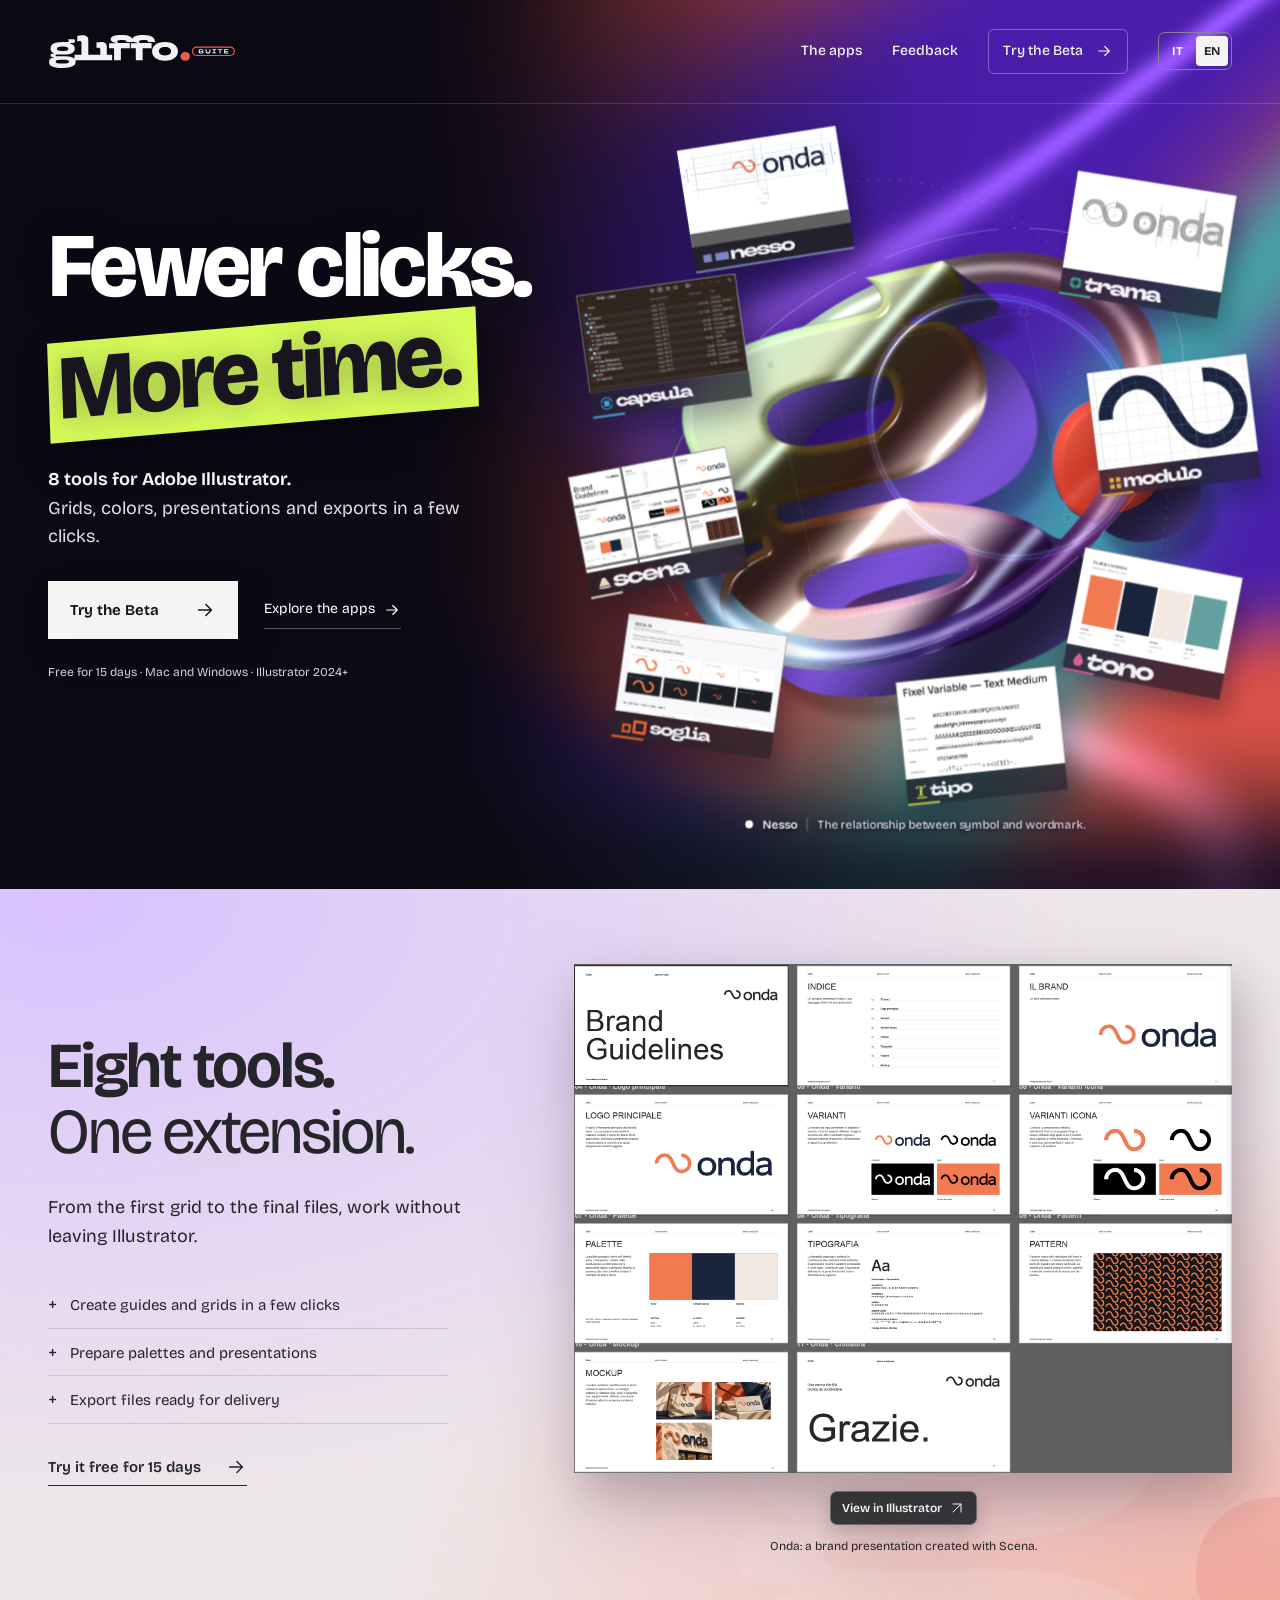
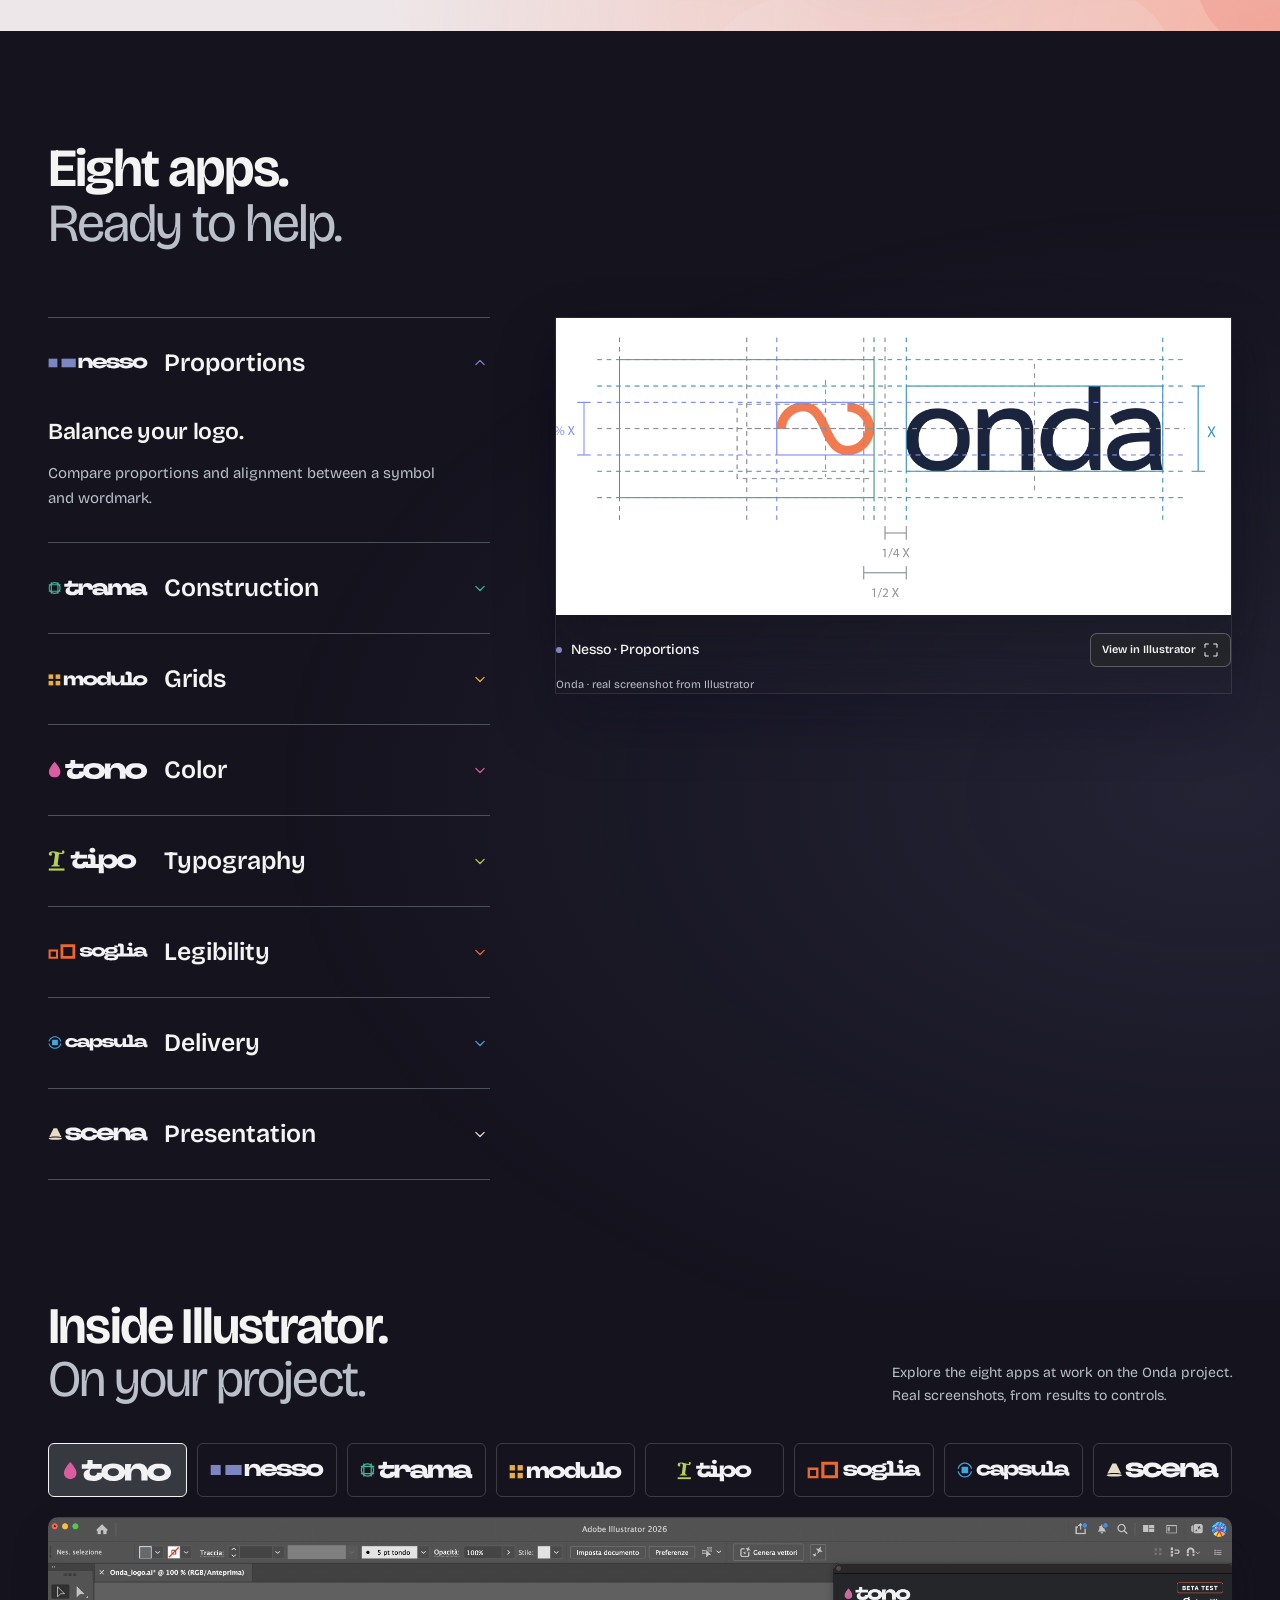
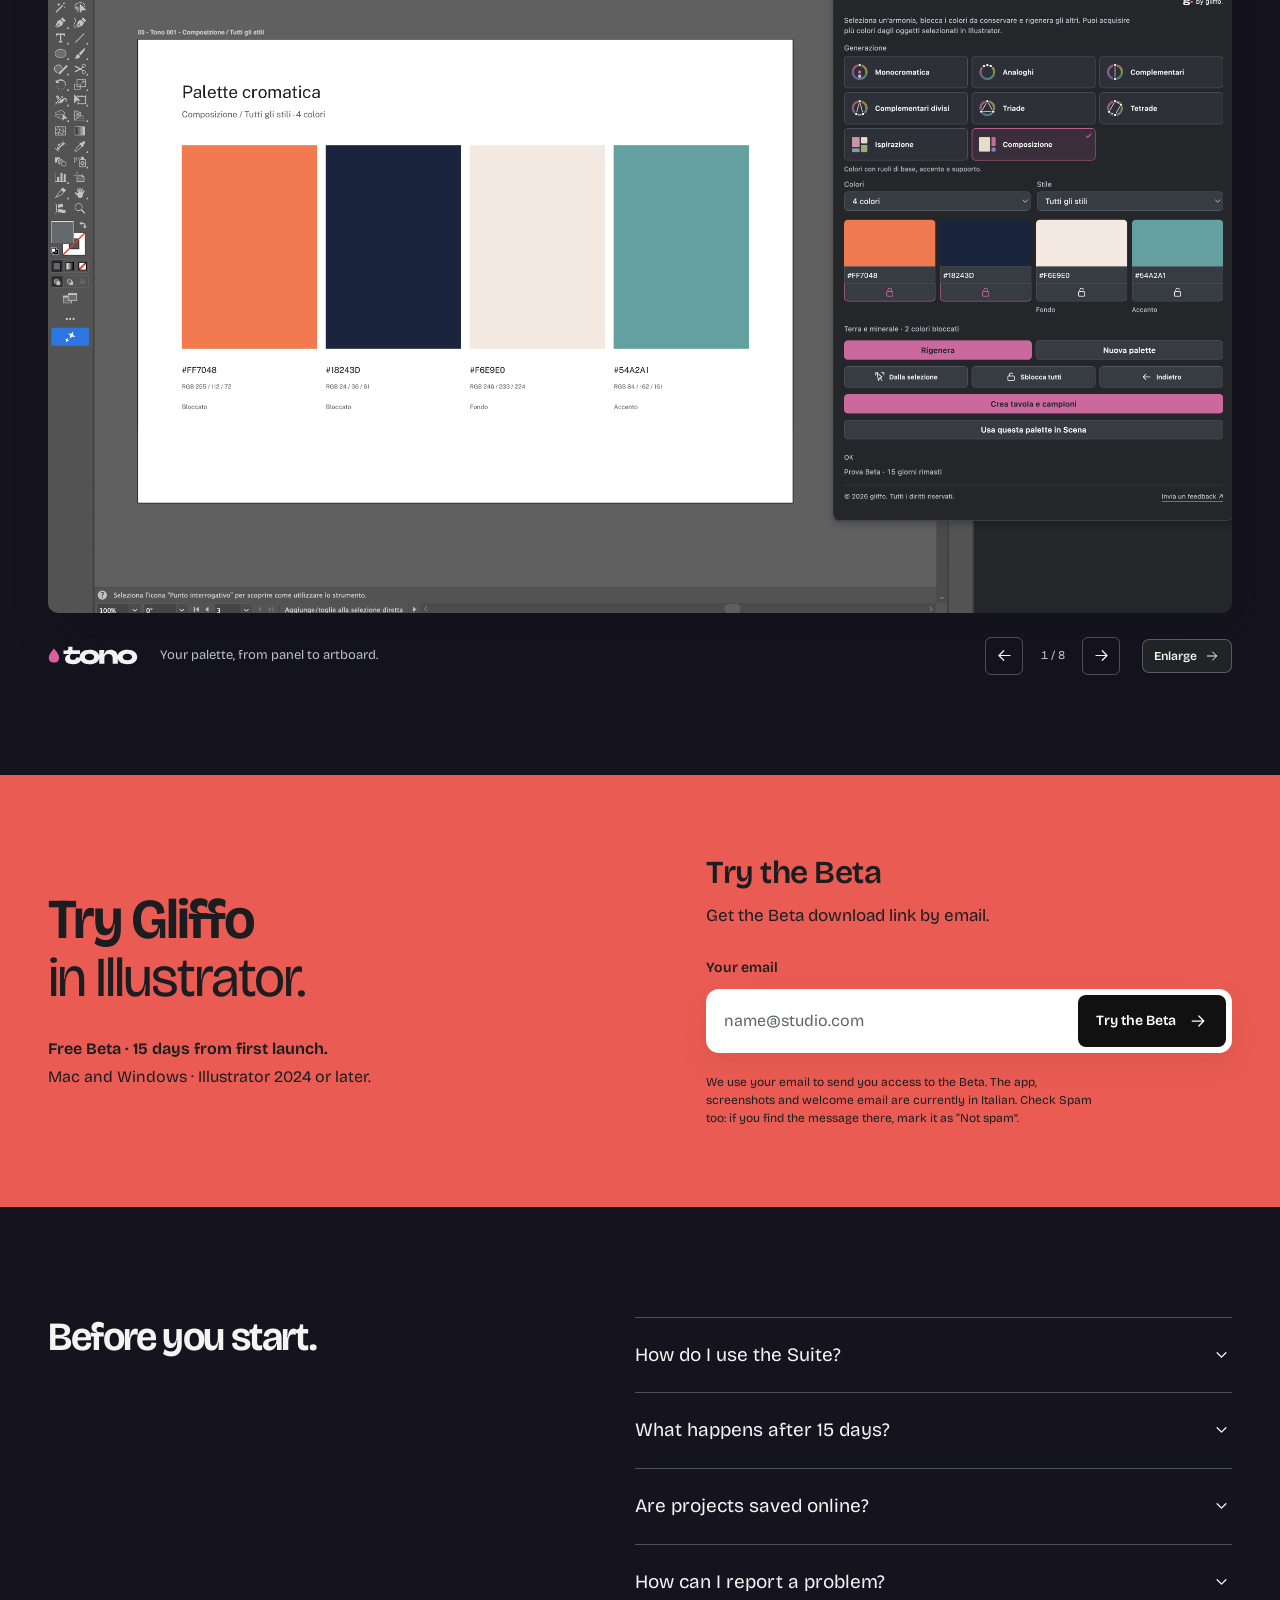
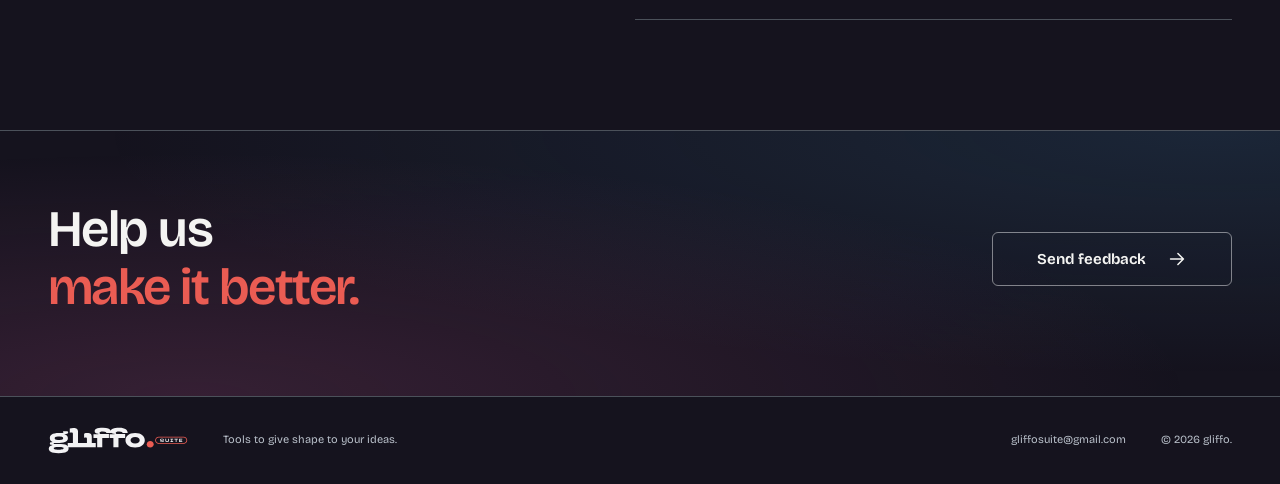
==== commit f8aadbef: "Simplify beta welcome email and clarify spam-folder instructions" ====
--- a/en/index.html
+++ b/en/index.html
@@ -1,5 +1,5 @@
 <!doctype html>
-<html lang="en"><head><meta charset="utf-8"><meta name="viewport" content="width=device-width,initial-scale=1"><meta name="theme-color" content="#24262A"><meta name="description" content="Save time in Adobe Illustrator with eight tools for grids, colors, presentations and exports. Try the Beta free for 15 days."><meta property="og:title" content="Gliffo Suite — Save time in Adobe Illustrator"><meta property="og:description" content="Eight tools for brand identity. One extension for Adobe Illustrator."><title>Gliffo Suite — Save time in Adobe Illustrator</title><link rel="icon" href="/assets/gliffo-icon.svg" type="image/svg+xml"><link rel="preload" href="/assets/fonts/BricolageGrotesque.ttf" as="font" type="font/ttf" crossorigin><link rel="stylesheet" href="/landing.css?v=8"><link rel="stylesheet" href="/experiment.css?v=3"><link rel="stylesheet" href="/results.css?v=3"><link rel="canonical" data-gliffo-language href="https://gliffo.github.io/en/"><link rel="alternate" data-gliffo-language hreflang="it" href="https://gliffo.github.io/"><link rel="alternate" data-gliffo-language hreflang="en" href="https://gliffo.github.io/en/"><link rel="alternate" data-gliffo-language hreflang="x-default" href="https://gliffo.github.io/"><link rel="stylesheet" href="/language.css?v=1"><script src="/i18n-runtime.js?v=1" defer></script></head>
+<html lang="en"><head><meta charset="utf-8"><meta name="viewport" content="width=device-width,initial-scale=1"><meta name="theme-color" content="#24262A"><meta name="description" content="Save time in Adobe Illustrator with eight tools for grids, colors, presentations and exports. Try the Beta free for 15 days."><meta property="og:title" content="Gliffo Suite — Save time in Adobe Illustrator"><meta property="og:description" content="Eight tools for brand identity. One extension for Adobe Illustrator."><title>Gliffo Suite — Save time in Adobe Illustrator</title><link rel="icon" href="/assets/gliffo-icon.svg" type="image/svg+xml"><link rel="preload" href="/assets/fonts/BricolageGrotesque.ttf" as="font" type="font/ttf" crossorigin><link rel="stylesheet" href="/landing.css?v=8"><link rel="stylesheet" href="/experiment.css?v=3"><link rel="stylesheet" href="/results.css?v=3"><link rel="canonical" data-gliffo-language href="https://gliffo.github.io/en/"><link rel="alternate" data-gliffo-language hreflang="it" href="https://gliffo.github.io/"><link rel="alternate" data-gliffo-language hreflang="en" href="https://gliffo.github.io/en/"><link rel="alternate" data-gliffo-language hreflang="x-default" href="https://gliffo.github.io/"><link rel="stylesheet" href="/language.css?v=1"><script src="/i18n-runtime.js?v=2" defer></script></head>
 <body><a class="skip" href="#contenuto">Skip to content</a>
 <div class="hero-world"><canvas id="liquid-canvas" aria-hidden="true"></canvas></div><header class="site-header"><a class="brand" href="/en/" aria-label="Gliffo Suite, home"><img src="/assets/gliffo-suite.svg" alt="Gliffo Suite" width="190" height="56"></a><nav aria-label="Main navigation"><a class="wide-link" href="#strumenti">The apps</a><a href="/en/feedback/">Feedback</a><a class="nav-download" href="#download">Try the Beta <svg viewBox="0 0 24 24" aria-hidden="true"><path d="M5 12h14M13 6l6 6-6 6"/></svg></a><span class="language-switch" role="group" aria-label="Language"><a href="/" lang="it" hreflang="it">IT</a><a href="/en/" lang="en" hreflang="en" aria-current="page">EN</a></span></nav></header>
 <main id="contenuto">
@@ -9,7 +9,7 @@
 
 <section class="workspace-story" id="suite" aria-labelledby="workspace-title"><div class="story-copy"><h2 id="workspace-title">Eight tools.<br><span>One extension.</span></h2><p>From the first grid to the final files, work without leaving Illustrator.</p><ul><li>Create guides and grids in a few clicks</li><li>Prepare palettes and presentations</li><li>Export files ready for delivery</li></ul><a class="dark-link" href="#download">Try it free for 15 days <svg viewBox="0 0 24 24" aria-hidden="true"><path d="M5 12h14M13 6l6 6-6 6"/></svg></a></div><figure class="suite-window"><div class="result-crop" style="--image-width:205.81655%;--image-left:-10.06711%;--image-top:-30.05780%;--result-ratio:2235/1730;--image-shift-y:-19.23077%"><img src="/assets/onda/scena.webp" alt="Onda: Presentation, Scena" width="4600" height="2704" loading="lazy" decoding="async"></div><button class="screenshot-zoom suite-zoom" id="suite-zoom" type="button" aria-haspopup="dialog">View in Illustrator <svg viewBox="0 0 24 24" aria-hidden="true"><path d="M6 18 18 6M6 6h12v12"/></svg></button><figcaption>Onda: a brand presentation created with Scena.</figcaption></figure><img class="story-decoration" src="/assets/gliffo-icon.svg" alt="" width="650" height="512" loading="lazy"></section>
 <section class="apps-section section-shell" id="strumenti" aria-labelledby="apps-title"><div class="apps-heading"><h2 id="apps-title">Eight apps.<br><span>Ready to help.</span></h2></div><div class="app-explorer"><div class="app-list"><details class="app-row" id="app-nesso" data-app="nesso" data-image="/assets/onda/nesso.webp" data-crop="--image-width:196.49573%;--image-left:-8.33333%;--image-top:-91.26214%;--result-ratio:2340/1030;--image-shift-y:-34.78905%" data-note="Onda · real screenshot from Illustrator" data-button="View in Illustrator" style="--tool:#7C86C1" open><summary><img class="app-name" src="/assets/apps/nesso.svg" alt="Nesso" width="104" height="26"><span>Proportions</span><svg viewBox="0 0 24 24" aria-hidden="true"><path d="m7 10 5 5 5-5"/></svg></summary><div class="app-detail"><h3>Balance your logo.</h3><p>Compare proportions and alignment between a symbol and wordmark.</p><a class="mobile-result" href="/assets/onda/nesso.webp" target="_blank" rel="noopener" aria-label="View in Illustrator: Nesso"><div class="result-crop" style="--image-width:196.49573%;--image-left:-8.33333%;--image-top:-91.26214%;--result-ratio:2340/1030;--image-shift-y:-34.78905%"><img src="/assets/onda/nesso.webp" alt="Onda: Proportions, Nesso" width="4598" height="2702" loading="lazy" decoding="async"></div><span>View in Illustrator <svg viewBox="0 0 24 24" aria-hidden="true"><path d="M6 18 18 6M6 6h12v12"/></svg></span><small>Onda · real screenshot from Illustrator</small></a></div></details><details class="app-row" id="app-trama" data-app="trama" data-image="/assets/onda/trama.webp" data-crop="--image-width:261.47727%;--image-left:-30.68182%;--image-top:-109.75610%;--result-ratio:1760/820;--image-shift-y:-33.28402%" data-note="Onda · real screenshot from Illustrator" data-button="View in Illustrator" style="--tool:#40B497" ><summary><img class="app-name" src="/assets/apps/trama.svg" alt="Trama" width="104" height="26"><span>Construction</span><svg viewBox="0 0 24 24" aria-hidden="true"><path d="m7 10 5 5 5-5"/></svg></summary><div class="app-detail"><h3>Build your logo guides.</h3><p>Generate outlines, points and construction handles on copies of your artwork.</p><a class="mobile-result" href="/assets/onda/trama.webp" target="_blank" rel="noopener" aria-label="View in Illustrator: Trama"><div class="result-crop" style="--image-width:261.47727%;--image-left:-30.68182%;--image-top:-109.75610%;--result-ratio:1760/820;--image-shift-y:-33.28402%"><img src="/assets/onda/trama.webp" alt="Onda: Construction, Trama" width="4602" height="2704" loading="lazy" decoding="async"></div><span>View in Illustrator <svg viewBox="0 0 24 24" aria-hidden="true"><path d="M6 18 18 6M6 6h12v12"/></svg></span><small>Onda · real screenshot from Illustrator</small></a></div></details><details class="app-row" id="app-modulo" data-app="modulo" data-image="/assets/onda/modulo.webp" data-crop="--image-width:227.42574%;--image-left:-18.81188%;--image-top:-62.50000%;--result-ratio:2020/1200;--image-shift-y:-27.81899%" data-note="Onda · real screenshot from Illustrator" data-button="View in Illustrator" style="--tool:#E9AD41" ><summary><img class="app-name" src="/assets/apps/modulo.svg" alt="Modulo" width="104" height="26"><span>Grids</span><svg viewBox="0 0 24 24" aria-hidden="true"><path d="m7 10 5 5 5-5"/></svg></summary><div class="app-detail"><h3>Grids, without drawing them by hand.</h3><p>Create geometric grids and set their size, spacing and angle.</p><a class="mobile-result" href="/assets/onda/modulo.webp" target="_blank" rel="noopener" aria-label="View in Illustrator: Modulo"><div class="result-crop" style="--image-width:227.42574%;--image-left:-18.81188%;--image-top:-62.50000%;--result-ratio:2020/1200;--image-shift-y:-27.81899%"><img src="/assets/onda/modulo.webp" alt="Onda: Grids, Modulo" width="4594" height="2696" loading="lazy" decoding="async"></div><span>View in Illustrator <svg viewBox="0 0 24 24" aria-hidden="true"><path d="M6 18 18 6M6 6h12v12"/></svg></span><small>Onda · real screenshot from Illustrator</small></a></div></details><details class="app-row" id="app-tono" data-app="tono" data-image="/assets/onda/tono.webp" data-crop="--image-width:180.70866%;--image-left:-13.77953%;--image-top:-26.53631%;--result-ratio:2540/1790;--image-shift-y:-17.61869%" data-note="Onda · real screenshot from Illustrator" data-button="View in Illustrator" style="--tool:#D85E9F" ><summary><img class="app-name" src="/assets/apps/tono.svg" alt="Tono" width="104" height="26"><span>Color</span><svg viewBox="0 0 24 24" aria-hidden="true"><path d="m7 10 5 5 5-5"/></svg></summary><div class="app-detail"><h3>Your palette, ready.</h3><p>Extract colors, explore harmonies and send your palette to Scena.</p><a class="mobile-result" href="/assets/onda/tono.webp" target="_blank" rel="noopener" aria-label="View in Illustrator: Tono"><div class="result-crop" style="--image-width:180.70866%;--image-left:-13.77953%;--image-top:-26.53631%;--result-ratio:2540/1790;--image-shift-y:-17.61869%"><img src="/assets/onda/tono.webp" alt="Onda: Palette, Tono" width="4590" height="2696" loading="lazy" decoding="async"></div><span>View in Illustrator <svg viewBox="0 0 24 24" aria-hidden="true"><path d="M6 18 18 6M6 6h12v12"/></svg></span><small>Onda · real screenshot from Illustrator</small></a></div></details><details class="app-row" id="app-tipo" data-app="tipo" data-image="/assets/onda/tipo.webp" data-crop="--image-width:222.12560%;--image-left:-14.29952%;--image-top:-40.75342%;--result-ratio:2070/1460;--image-shift-y:-22.03704%" data-note="Onda · real screenshot from Illustrator" data-button="View in Illustrator" style="--tool:#B7D050" ><summary><img class="app-name" src="/assets/apps/tipo.svg" alt="Tipo" width="104" height="26"><span>Typography</span><svg viewBox="0 0 24 24" aria-hidden="true"><path d="m7 10 5 5 5-5"/></svg></summary><div class="app-detail"><h3>Compare your fonts.</h3><p>Create a specimen of your installed fonts and choose the ones for your brand.</p><a class="mobile-result" href="/assets/onda/tipo.webp" target="_blank" rel="noopener" aria-label="View in Illustrator: Tipo"><div class="result-crop" style="--image-width:222.12560%;--image-left:-14.29952%;--image-top:-40.75342%;--result-ratio:2070/1460;--image-shift-y:-22.03704%"><img src="/assets/onda/tipo.webp" alt="Onda: Typography, Tipo" width="4598" height="2700" loading="lazy" decoding="async"></div><span>View in Illustrator <svg viewBox="0 0 24 24" aria-hidden="true"><path d="M6 18 18 6M6 6h12v12"/></svg></span><small>Onda · real screenshot from Illustrator</small></a></div></details><details class="app-row" id="app-soglia" data-app="soglia" data-image="/assets/onda/soglia.webp" data-crop="--image-width:203.36283%;--image-left:-14.24779%;--image-top:-14.41441%;--result-ratio:2260/2220;--image-shift-y:-11.88707%" data-note="Onda · real screenshot from Illustrator" data-button="View in Illustrator" style="--tool:#EC682D" ><summary><img class="app-name" src="/assets/apps/soglia.svg" alt="Soglia" width="104" height="26"><span>Legibility</span><svg viewBox="0 0 24 24" aria-hidden="true"><path d="m7 10 5 5 5-5"/></svg></summary><div class="app-detail"><h3>Does your logo work at small sizes?</h3><p>Compare sizes on light and dark backgrounds, for print and screen.</p><a class="mobile-result" href="/assets/onda/soglia.webp" target="_blank" rel="noopener" aria-label="View in Illustrator: Soglia"><div class="result-crop" style="--image-width:203.36283%;--image-left:-14.24779%;--image-top:-14.41441%;--result-ratio:2260/2220;--image-shift-y:-11.88707%"><img src="/assets/onda/soglia.webp" alt="Onda: Legibility, Soglia" width="4596" height="2692" loading="lazy" decoding="async"></div><span>View in Illustrator <svg viewBox="0 0 24 24" aria-hidden="true"><path d="M6 18 18 6M6 6h12v12"/></svg></span><small>Onda · real screenshot from Illustrator</small></a></div></details><details class="app-row" id="app-capsula" data-app="capsula" data-image="/assets/onda/capsula.webp" data-crop="--image-width:100.00000%;--image-left:0.00000%;--image-top:0.00000%;--result-ratio:1472/840;--image-shift-y:0.00000%" data-note="Onda · files exported with Capsula" data-button="View exported files" style="--tool:#43A6DE" ><summary><img class="app-name" src="/assets/apps/capsula.svg" alt="Capsula" width="104" height="26"><span>Delivery</span><svg viewBox="0 0 24 24" aria-hidden="true"><path d="m7 10 5 5 5-5"/></svg></summary><div class="app-detail"><h3>Files ready for delivery.</h3><p>Export SVG, PDF, PNG, AI, EPS and JPG in one package.</p><a class="mobile-result" href="/assets/onda/capsula.webp" target="_blank" rel="noopener" aria-label="View exported files: Capsula"><div class="result-crop" style="--image-width:100.00000%;--image-left:0.00000%;--image-top:0.00000%;--result-ratio:1472/840;--image-shift-y:0.00000%"><img src="/assets/onda/capsula.webp" alt="Onda: Delivery, Capsula" width="1472" height="1236" loading="lazy" decoding="async"></div><span>View exported files <svg viewBox="0 0 24 24" aria-hidden="true"><path d="M6 18 18 6M6 6h12v12"/></svg></span><small>Onda · files exported with Capsula</small></a></div></details><details class="app-row" id="app-scena" data-app="scena" data-image="/assets/onda/scena.webp" data-crop="--image-width:205.81655%;--image-left:-10.06711%;--image-top:-30.05780%;--result-ratio:2235/1730;--image-shift-y:-19.23077%" data-note="Onda · real screenshot from Illustrator" data-button="View in Illustrator" style="--tool:#E7DCC8" ><summary><img class="app-name" src="/assets/apps/scena.svg" alt="Scena" width="104" height="26"><span>Presentation</span><svg viewBox="0 0 24 24" aria-hidden="true"><path d="m7 10 5 5 5-5"/></svg></summary><div class="app-detail"><h3>Present your brand.</h3><p>Arrange your logo, palette, fonts and up to six mockups in an editable presentation.</p><a class="mobile-result" href="/assets/onda/scena.webp" target="_blank" rel="noopener" aria-label="View in Illustrator: Scena"><div class="result-crop" style="--image-width:205.81655%;--image-left:-10.06711%;--image-top:-30.05780%;--result-ratio:2235/1730;--image-shift-y:-19.23077%"><img src="/assets/onda/scena.webp" alt="Onda: Presentation, Scena" width="4600" height="2704" loading="lazy" decoding="async"></div><span>View in Illustrator <svg viewBox="0 0 24 24" aria-hidden="true"><path d="M6 18 18 6M6 6h12v12"/></svg></span><small>Onda · real screenshot from Illustrator</small></a></div></details></div><figure class="app-preview" style="--tool:#7C86C1"><div class="preview-dots" aria-hidden="true"><i></i><i></i><i></i></div><div class="preview-screen"><div class="result-crop" style="--image-width:196.49573%;--image-left:-8.33333%;--image-top:-91.26214%;--result-ratio:2340/1030;--image-shift-y:-34.78905%"><img id="app-screenshot" src="/assets/onda/nesso.webp" alt="Onda: Proportions, Nesso" width="4598" height="2702" loading="lazy" decoding="async"></div></div><button class="screenshot-zoom preview-zoom" id="preview-zoom" type="button" aria-haspopup="dialog" aria-label="Open full screenshot">View in Illustrator <svg viewBox="0 0 24 24" aria-hidden="true"><path d="M8 3H3v5M16 3h5v5M3 16v5h5M21 16v5h-5"/></svg></button><figcaption id="preview-caption">Nesso · Proportions</figcaption><p class="preview-note">Onda · real screenshot from Illustrator</p></figure></div></section>
-<section class="native-proof section-shell" aria-labelledby="native-title" aria-roledescription="carosello"><div class="native-heading"><h2 id="native-title">Inside Illustrator.<br><span>On your project.</span></h2><p>Explore the eight apps at work on the Onda project.<br>Real screenshots, from results to controls.</p></div><div class="gallery-tools" aria-label="Choose a tool" hidden><button type="button" data-gallery-app="tono" aria-pressed="true" aria-label="Show Tono" aria-controls="gallery-stage"><img src="/assets/apps/tono.svg" alt="" width="100" height="26"><span>Tono</span></button><button type="button" data-gallery-app="nesso" aria-pressed="false" aria-label="Show Nesso" aria-controls="gallery-stage"><img src="/assets/apps/nesso.svg" alt="" width="100" height="26"><span>Nesso</span></button><button type="button" data-gallery-app="trama" aria-pressed="false" aria-label="Show Trama" aria-controls="gallery-stage"><img src="/assets/apps/trama.svg" alt="" width="100" height="26"><span>Trama</span></button><button type="button" data-gallery-app="modulo" aria-pressed="false" aria-label="Show Modulo" aria-controls="gallery-stage"><img src="/assets/apps/modulo.svg" alt="" width="100" height="26"><span>Modulo</span></button><button type="button" data-gallery-app="tipo" aria-pressed="false" aria-label="Show Tipo" aria-controls="gallery-stage"><img src="/assets/apps/tipo.svg" alt="" width="100" height="26"><span>Tipo</span></button><button type="button" data-gallery-app="soglia" aria-pressed="false" aria-label="Show Soglia" aria-controls="gallery-stage"><img src="/assets/apps/soglia.svg" alt="" width="100" height="26"><span>Soglia</span></button><button type="button" data-gallery-app="capsula" aria-pressed="false" aria-label="Show Capsula" aria-controls="gallery-stage"><img src="/assets/apps/capsula.svg" alt="" width="100" height="26"><span>Capsula</span></button><button type="button" data-gallery-app="scena" aria-pressed="false" aria-label="Show Scena" aria-controls="gallery-stage"><img src="/assets/apps/scena.svg" alt="" width="100" height="26"><span>Scena</span></button></div><figure><div class="gallery-stage" id="gallery-stage"><img id="gallery-image" src="/assets/onda/tono.webp" alt="Tono: the Onda palette and color controls inside Adobe Illustrator" width="4590" height="2696" loading="lazy" decoding="async"></div><figcaption><span><img id="gallery-logo" src="/assets/apps/tono.svg" alt="Tono" width="100" height="26"><span id="gallery-description">Your palette, from panel to artboard.</span></span><div class="gallery-actions"><div class="gallery-arrows" hidden><button type="button" data-gallery-prev aria-label="Previous screenshot"><svg viewBox="0 0 24 24" aria-hidden="true"><path d="M19 12H5M11 6l-6 6 6 6"/></svg></button><span id="gallery-count" aria-live="polite" aria-atomic="true">1 / 8</span><button type="button" data-gallery-next aria-label="Next screenshot"><svg viewBox="0 0 24 24" aria-hidden="true"><path d="M5 12h14M13 6l6 6-6 6"/></svg></button></div><button class="screenshot-zoom" id="gallery-zoom" type="button" data-open-shot="/assets/onda/tono.webp" data-shot-title="Tono and the Onda palette, inside Illustrator">Enlarge <svg viewBox="0 0 24 24" aria-hidden="true"><path d="M5 12h14M13 6l6 6-6 6"/></svg></button></div></figcaption><p id="gallery-status" class="gallery-status" role="status" aria-live="polite"></p></figure><noscript><p class="gallery-fallback">Open the other screenshots: <a href="/assets/onda/tono.webp" target="_blank" rel="noopener">Tono</a> · <a href="/assets/onda/nesso.webp" target="_blank" rel="noopener">Nesso</a> · <a href="/assets/onda/trama.webp" target="_blank" rel="noopener">Trama</a> · <a href="/assets/onda/modulo.webp" target="_blank" rel="noopener">Modulo</a> · <a href="/assets/onda/tipo.webp" target="_blank" rel="noopener">Tipo</a> · <a href="/assets/onda/soglia.webp" target="_blank" rel="noopener">Soglia</a> · <a href="/assets/onda/capsula.webp" target="_blank" rel="noopener">Capsula</a> · <a href="/assets/onda/scena.webp" target="_blank" rel="noopener">Scena</a>.</p></noscript></section><section class="download-section beta-access" id="download" aria-labelledby="download-title"><div class="download-copy"><h2 id="download-title">Try Gliffo<br><span>in Illustrator.</span></h2><p><strong>Free Beta · 15 days from first launch.</strong><br>Mac and Windows · Illustrator 2024 or later.</p></div><div class="beta-entry"><h3>Try the Beta</h3><p>Get the Beta download link by email.</p><!-- BETA_FORM_START --><form class="beta-native-form" action="https://formspree.io/f/mgaarvej" method="POST"><label for="beta-email">Your email</label><div class="email-shell"><input id="beta-email" name="email" type="email" placeholder="name@studio.com" autocomplete="email" inputmode="email" required maxlength="254" aria-describedby="beta-email-purpose beta-form-status"><button type="submit">Try the Beta <svg viewBox="0 0 24 24" aria-hidden="true"><path d="M5 12h14M13 6l6 6-6 6"/></svg></button></div><input type="hidden" name="gliffo_beta_source" value="GLIFFO_BETA_mgaarvej"><input type="hidden" name="language" value="en"><div class="beta-honeypot" aria-hidden="true"><label for="beta-website">Leave this field empty</label><input id="beta-website" name="_honey" type="text" tabindex="-1" autocomplete="off"></div><p class="beta-form-message" id="beta-form-status" role="status" aria-live="polite" aria-atomic="true"></p></form><!-- BETA_FORM_END --><p class="beta-purpose" id="beta-email-purpose">We use your email to send you access to the Beta. The app, screenshots and welcome email are currently in Italian.</p></div></section>
+<section class="native-proof section-shell" aria-labelledby="native-title" aria-roledescription="carosello"><div class="native-heading"><h2 id="native-title">Inside Illustrator.<br><span>On your project.</span></h2><p>Explore the eight apps at work on the Onda project.<br>Real screenshots, from results to controls.</p></div><div class="gallery-tools" aria-label="Choose a tool" hidden><button type="button" data-gallery-app="tono" aria-pressed="true" aria-label="Show Tono" aria-controls="gallery-stage"><img src="/assets/apps/tono.svg" alt="" width="100" height="26"><span>Tono</span></button><button type="button" data-gallery-app="nesso" aria-pressed="false" aria-label="Show Nesso" aria-controls="gallery-stage"><img src="/assets/apps/nesso.svg" alt="" width="100" height="26"><span>Nesso</span></button><button type="button" data-gallery-app="trama" aria-pressed="false" aria-label="Show Trama" aria-controls="gallery-stage"><img src="/assets/apps/trama.svg" alt="" width="100" height="26"><span>Trama</span></button><button type="button" data-gallery-app="modulo" aria-pressed="false" aria-label="Show Modulo" aria-controls="gallery-stage"><img src="/assets/apps/modulo.svg" alt="" width="100" height="26"><span>Modulo</span></button><button type="button" data-gallery-app="tipo" aria-pressed="false" aria-label="Show Tipo" aria-controls="gallery-stage"><img src="/assets/apps/tipo.svg" alt="" width="100" height="26"><span>Tipo</span></button><button type="button" data-gallery-app="soglia" aria-pressed="false" aria-label="Show Soglia" aria-controls="gallery-stage"><img src="/assets/apps/soglia.svg" alt="" width="100" height="26"><span>Soglia</span></button><button type="button" data-gallery-app="capsula" aria-pressed="false" aria-label="Show Capsula" aria-controls="gallery-stage"><img src="/assets/apps/capsula.svg" alt="" width="100" height="26"><span>Capsula</span></button><button type="button" data-gallery-app="scena" aria-pressed="false" aria-label="Show Scena" aria-controls="gallery-stage"><img src="/assets/apps/scena.svg" alt="" width="100" height="26"><span>Scena</span></button></div><figure><div class="gallery-stage" id="gallery-stage"><img id="gallery-image" src="/assets/onda/tono.webp" alt="Tono: the Onda palette and color controls inside Adobe Illustrator" width="4590" height="2696" loading="lazy" decoding="async"></div><figcaption><span><img id="gallery-logo" src="/assets/apps/tono.svg" alt="Tono" width="100" height="26"><span id="gallery-description">Your palette, from panel to artboard.</span></span><div class="gallery-actions"><div class="gallery-arrows" hidden><button type="button" data-gallery-prev aria-label="Previous screenshot"><svg viewBox="0 0 24 24" aria-hidden="true"><path d="M19 12H5M11 6l-6 6 6 6"/></svg></button><span id="gallery-count" aria-live="polite" aria-atomic="true">1 / 8</span><button type="button" data-gallery-next aria-label="Next screenshot"><svg viewBox="0 0 24 24" aria-hidden="true"><path d="M5 12h14M13 6l6 6-6 6"/></svg></button></div><button class="screenshot-zoom" id="gallery-zoom" type="button" data-open-shot="/assets/onda/tono.webp" data-shot-title="Tono and the Onda palette, inside Illustrator">Enlarge <svg viewBox="0 0 24 24" aria-hidden="true"><path d="M5 12h14M13 6l6 6-6 6"/></svg></button></div></figcaption><p id="gallery-status" class="gallery-status" role="status" aria-live="polite"></p></figure><noscript><p class="gallery-fallback">Open the other screenshots: <a href="/assets/onda/tono.webp" target="_blank" rel="noopener">Tono</a> · <a href="/assets/onda/nesso.webp" target="_blank" rel="noopener">Nesso</a> · <a href="/assets/onda/trama.webp" target="_blank" rel="noopener">Trama</a> · <a href="/assets/onda/modulo.webp" target="_blank" rel="noopener">Modulo</a> · <a href="/assets/onda/tipo.webp" target="_blank" rel="noopener">Tipo</a> · <a href="/assets/onda/soglia.webp" target="_blank" rel="noopener">Soglia</a> · <a href="/assets/onda/capsula.webp" target="_blank" rel="noopener">Capsula</a> · <a href="/assets/onda/scena.webp" target="_blank" rel="noopener">Scena</a>.</p></noscript></section><section class="download-section beta-access" id="download" aria-labelledby="download-title"><div class="download-copy"><h2 id="download-title">Try Gliffo<br><span>in Illustrator.</span></h2><p><strong>Free Beta · 15 days from first launch.</strong><br>Mac and Windows · Illustrator 2024 or later.</p></div><div class="beta-entry"><h3>Try the Beta</h3><p>Get the Beta download link by email.</p><!-- BETA_FORM_START --><form class="beta-native-form" action="https://formspree.io/f/mgaarvej" method="POST"><label for="beta-email">Your email</label><div class="email-shell"><input id="beta-email" name="email" type="email" placeholder="name@studio.com" autocomplete="email" inputmode="email" required maxlength="254" aria-describedby="beta-email-purpose beta-form-status"><button type="submit">Try the Beta <svg viewBox="0 0 24 24" aria-hidden="true"><path d="M5 12h14M13 6l6 6-6 6"/></svg></button></div><input type="hidden" name="gliffo_beta_source" value="GLIFFO_BETA_mgaarvej"><input type="hidden" name="language" value="en"><div class="beta-honeypot" aria-hidden="true"><label for="beta-website">Leave this field empty</label><input id="beta-website" name="_honey" type="text" tabindex="-1" autocomplete="off"></div><p class="beta-form-message" id="beta-form-status" role="status" aria-live="polite" aria-atomic="true"></p></form><!-- BETA_FORM_END --><p class="beta-purpose" id="beta-email-purpose">We use your email to send you access to the Beta. The app, screenshots and welcome email are currently in Italian. Check Spam too: if you find the message there, mark it as “Not spam”.</p></div></section>
 <section class="faq-section section-shell" aria-labelledby="faq-title"><h2 id="faq-title">Before you start.</h2><div><details><summary>How do I use the Suite? <svg viewBox="0 0 24 24" aria-hidden="true"><path d="m7 10 5 5 5-5"/></svg></summary><p>Install the Beta with Illustrator closed. Then open Window → Extensions → Gliffo Suite PRO.</p></details><details><summary>What happens after 15 days? <svg viewBox="0 0 24 24" aria-hidden="true"><path d="m7 10 5 5 5-5"/></svg></summary><p>The trial ends. Your files remain usable and you can still save your project.</p></details><details><summary>Are projects saved online? <svg viewBox="0 0 24 24" aria-hidden="true"><path d="m7 10 5 5 5-5"/></svg></summary><p>No. Projects and assets stay in a folder on your computer.</p></details><details><summary>How can I report a problem? <svg viewBox="0 0 24 24" aria-hidden="true"><path d="m7 10 5 5 5-5"/></svg></summary><p>Send bugs and ideas using the <a href="/en/feedback/">feedback form</a>. No account needed.</p></details></div></section>
 <section class="feedback-invite section-shell"><p>Help us<br><span>make it better.</span></p><a class="button outline" href="/en/feedback/">Send feedback <svg viewBox="0 0 24 24" aria-hidden="true"><path d="M5 12h14M13 6l6 6-6 6"/></svg></a></section>
-</main><footer class="site-footer"><a class="brand" href="/en/" aria-label="Gliffo Suite"><img src="/assets/gliffo-suite.svg" alt="Gliffo Suite" width="190" height="56"></a><p>Tools to give shape to your ideas.</p><a href="mailto:gliffosuite@gmail.com">gliffosuite@gmail.com</a><span>© 2026 gliffo.</span></footer><script src="/liquid.js?v=3" defer></script><script src="/landing.js?v=5" defer></script><script src="/beta-email.js?v=4" defer></script><dialog id="screenshot-dialog" aria-labelledby="screenshot-title"><div class="screenshot-toolbar"><h2 id="screenshot-title">Explore the result</h2><div><a id="screenshot-file" href="/assets/onda/nesso.webp" target="_blank" rel="noopener">Open image</a><button type="button" data-close-screenshot aria-label="Close preview">Close <svg viewBox="0 0 24 24" aria-hidden="true"><path d="m6 6 12 12M18 6 6 18"/></svg></button></div></div><div class="screenshot-scroll" tabindex="0" role="region" aria-label="Enlarged vector example"><img id="screenshot-full" alt="" width="720" decoding="async"></div><p class="screenshot-note">Screenshot provided by the author. Onda is a demonstration project.</p></dialog><script src="/screenshots.js?v=4" defer></script><script src="/gallery.js?v=2" defer></script></body></html>+</main><footer class="site-footer"><a class="brand" href="/en/" aria-label="Gliffo Suite"><img src="/assets/gliffo-suite.svg" alt="Gliffo Suite" width="190" height="56"></a><p>Tools to give shape to your ideas.</p><a href="mailto:gliffosuite@gmail.com">gliffosuite@gmail.com</a><span>© 2026 gliffo.</span></footer><script src="/liquid.js?v=3" defer></script><script src="/landing.js?v=5" defer></script><script src="/beta-email.js?v=5" defer></script><dialog id="screenshot-dialog" aria-labelledby="screenshot-title"><div class="screenshot-toolbar"><h2 id="screenshot-title">Explore the result</h2><div><a id="screenshot-file" href="/assets/onda/nesso.webp" target="_blank" rel="noopener">Open image</a><button type="button" data-close-screenshot aria-label="Close preview">Close <svg viewBox="0 0 24 24" aria-hidden="true"><path d="m6 6 12 12M18 6 6 18"/></svg></button></div></div><div class="screenshot-scroll" tabindex="0" role="region" aria-label="Enlarged vector example"><img id="screenshot-full" alt="" width="720" decoding="async"></div><p class="screenshot-note">Screenshot provided by the author. Onda is a demonstration project.</p></dialog><script src="/screenshots.js?v=4" defer></script><script src="/gallery.js?v=2" defer></script></body></html>
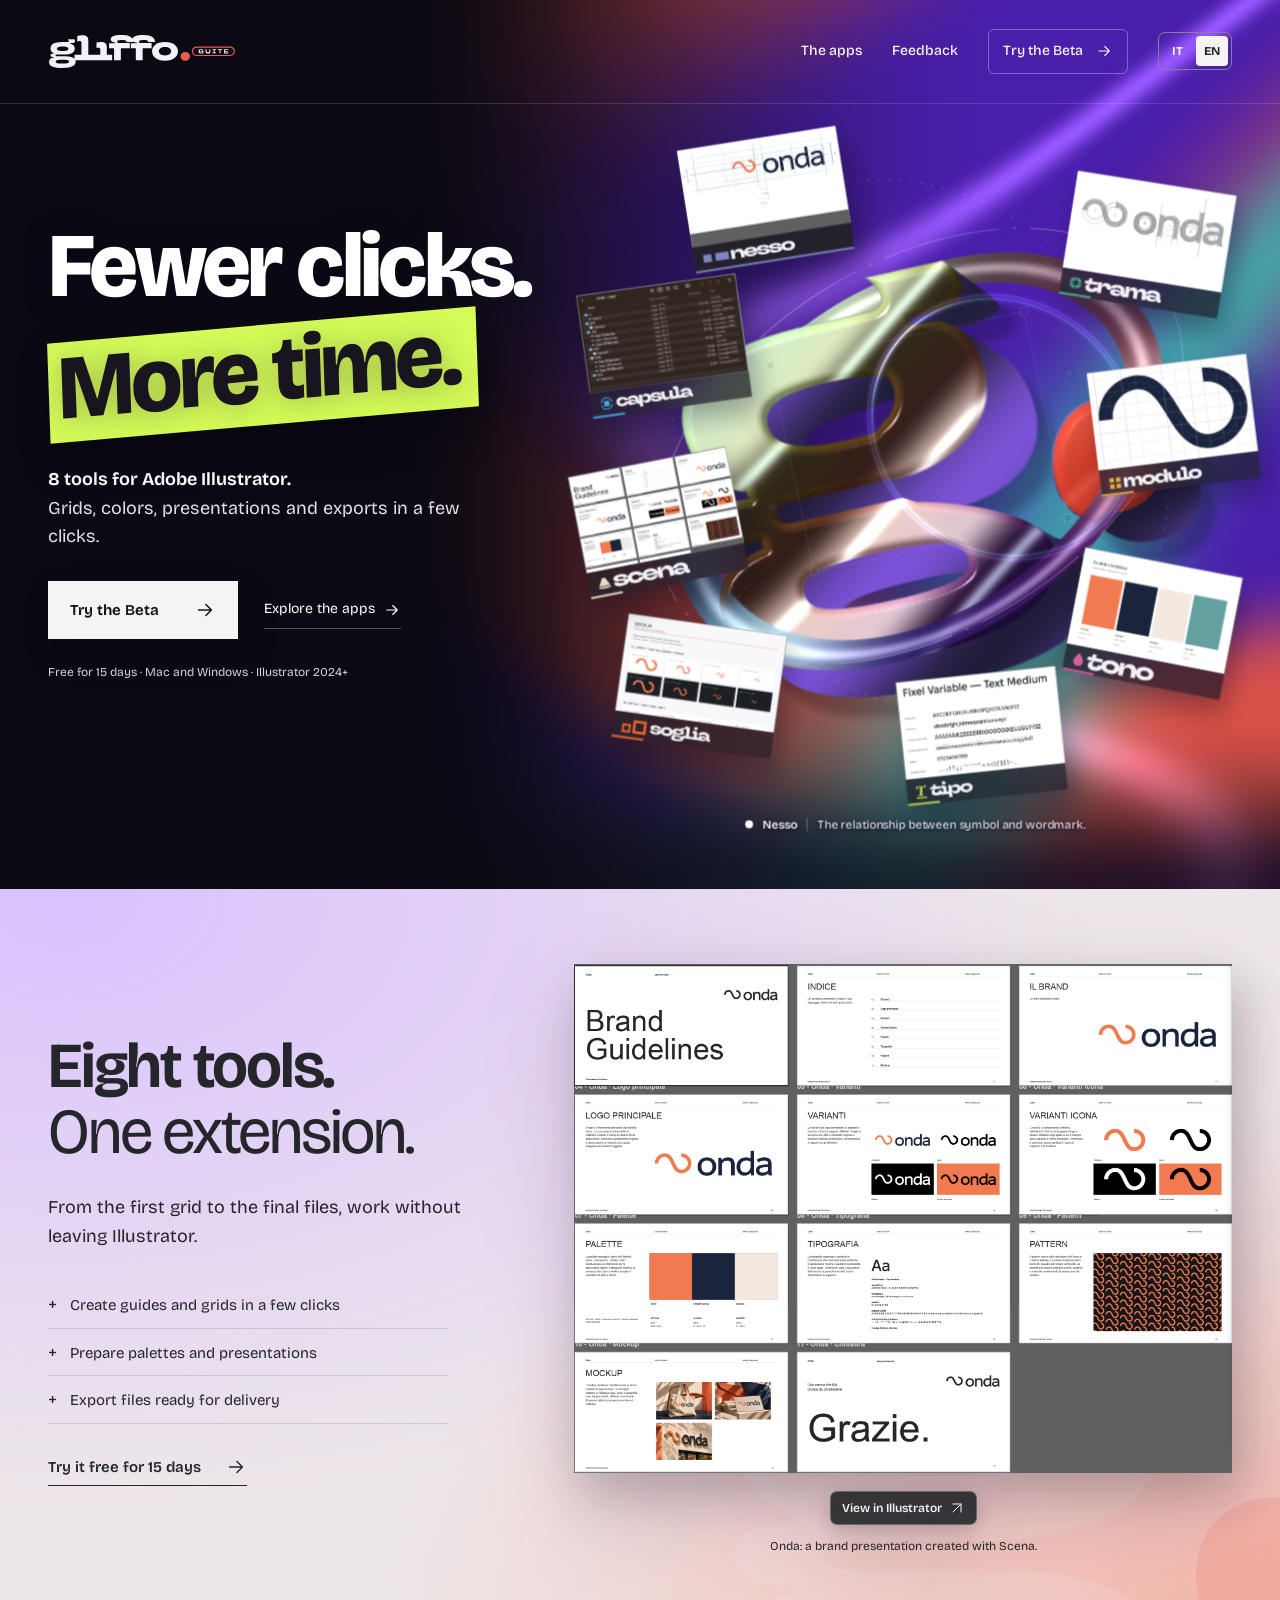
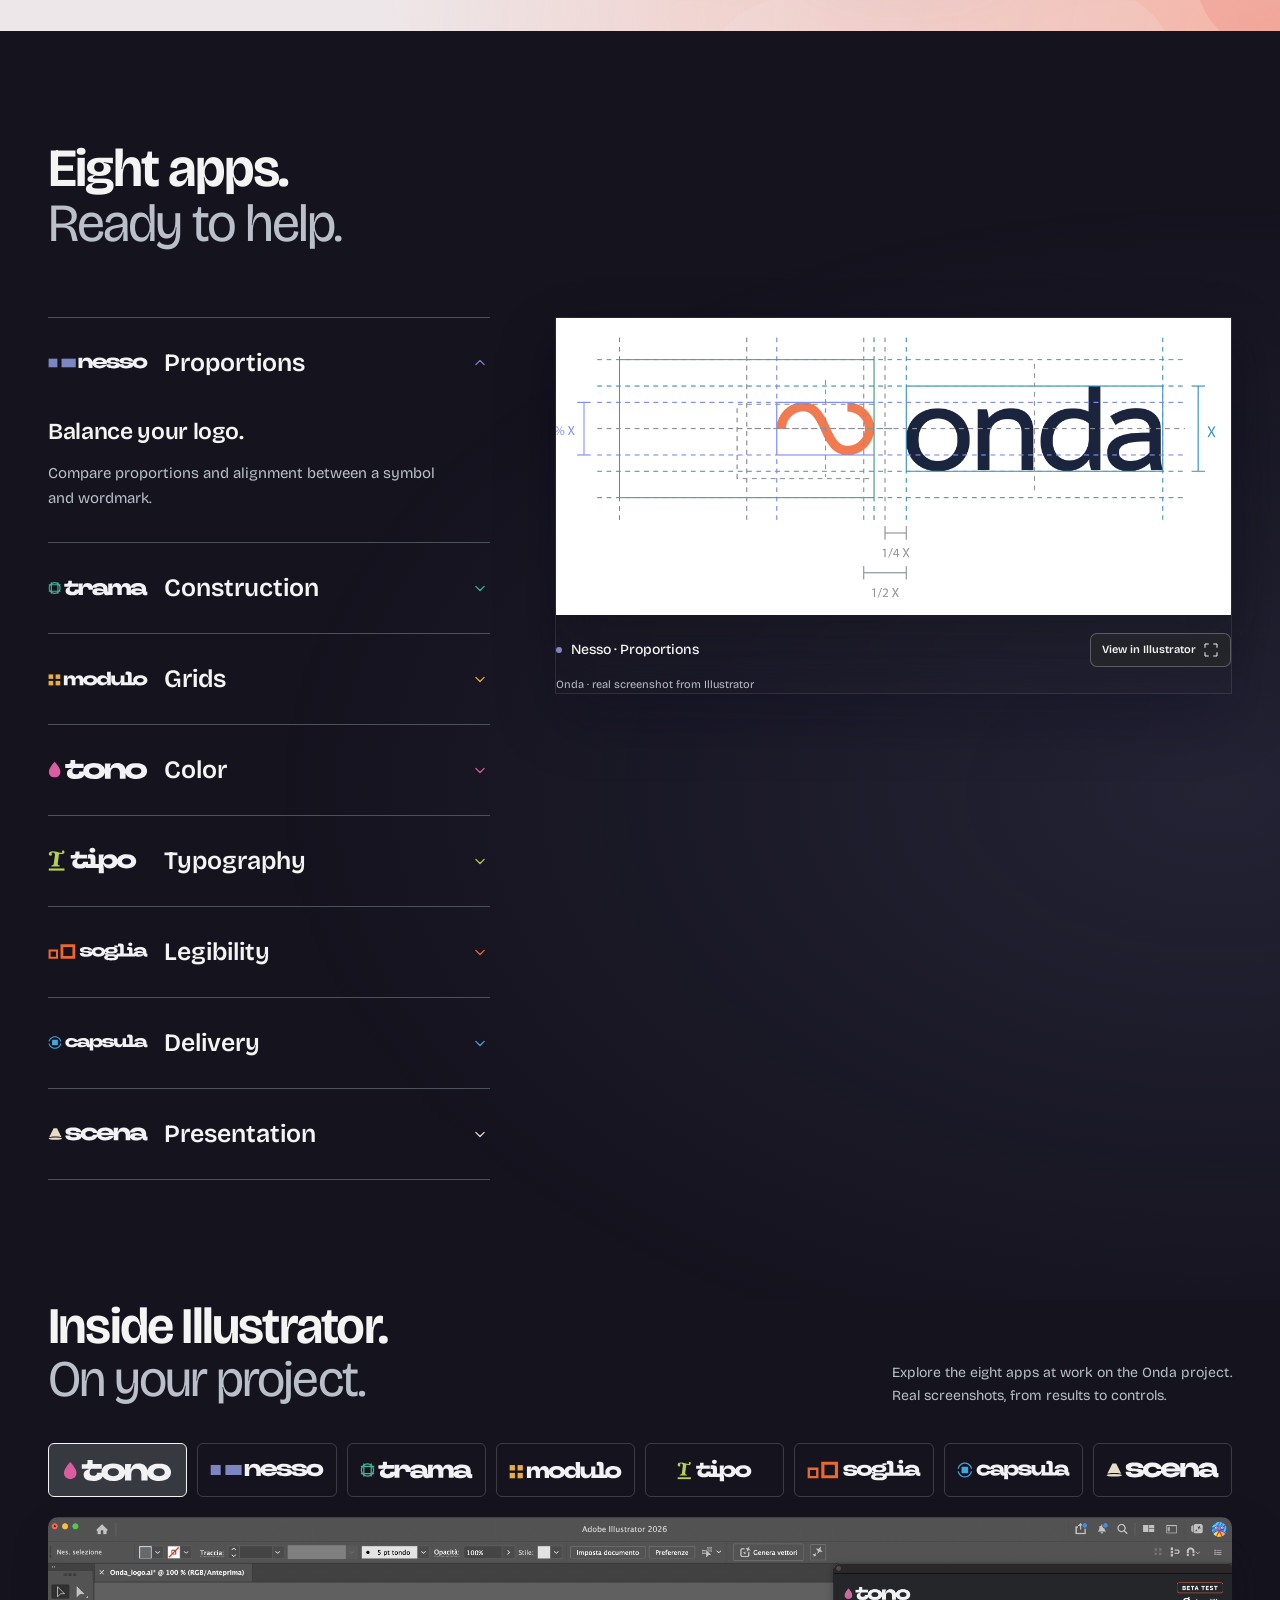
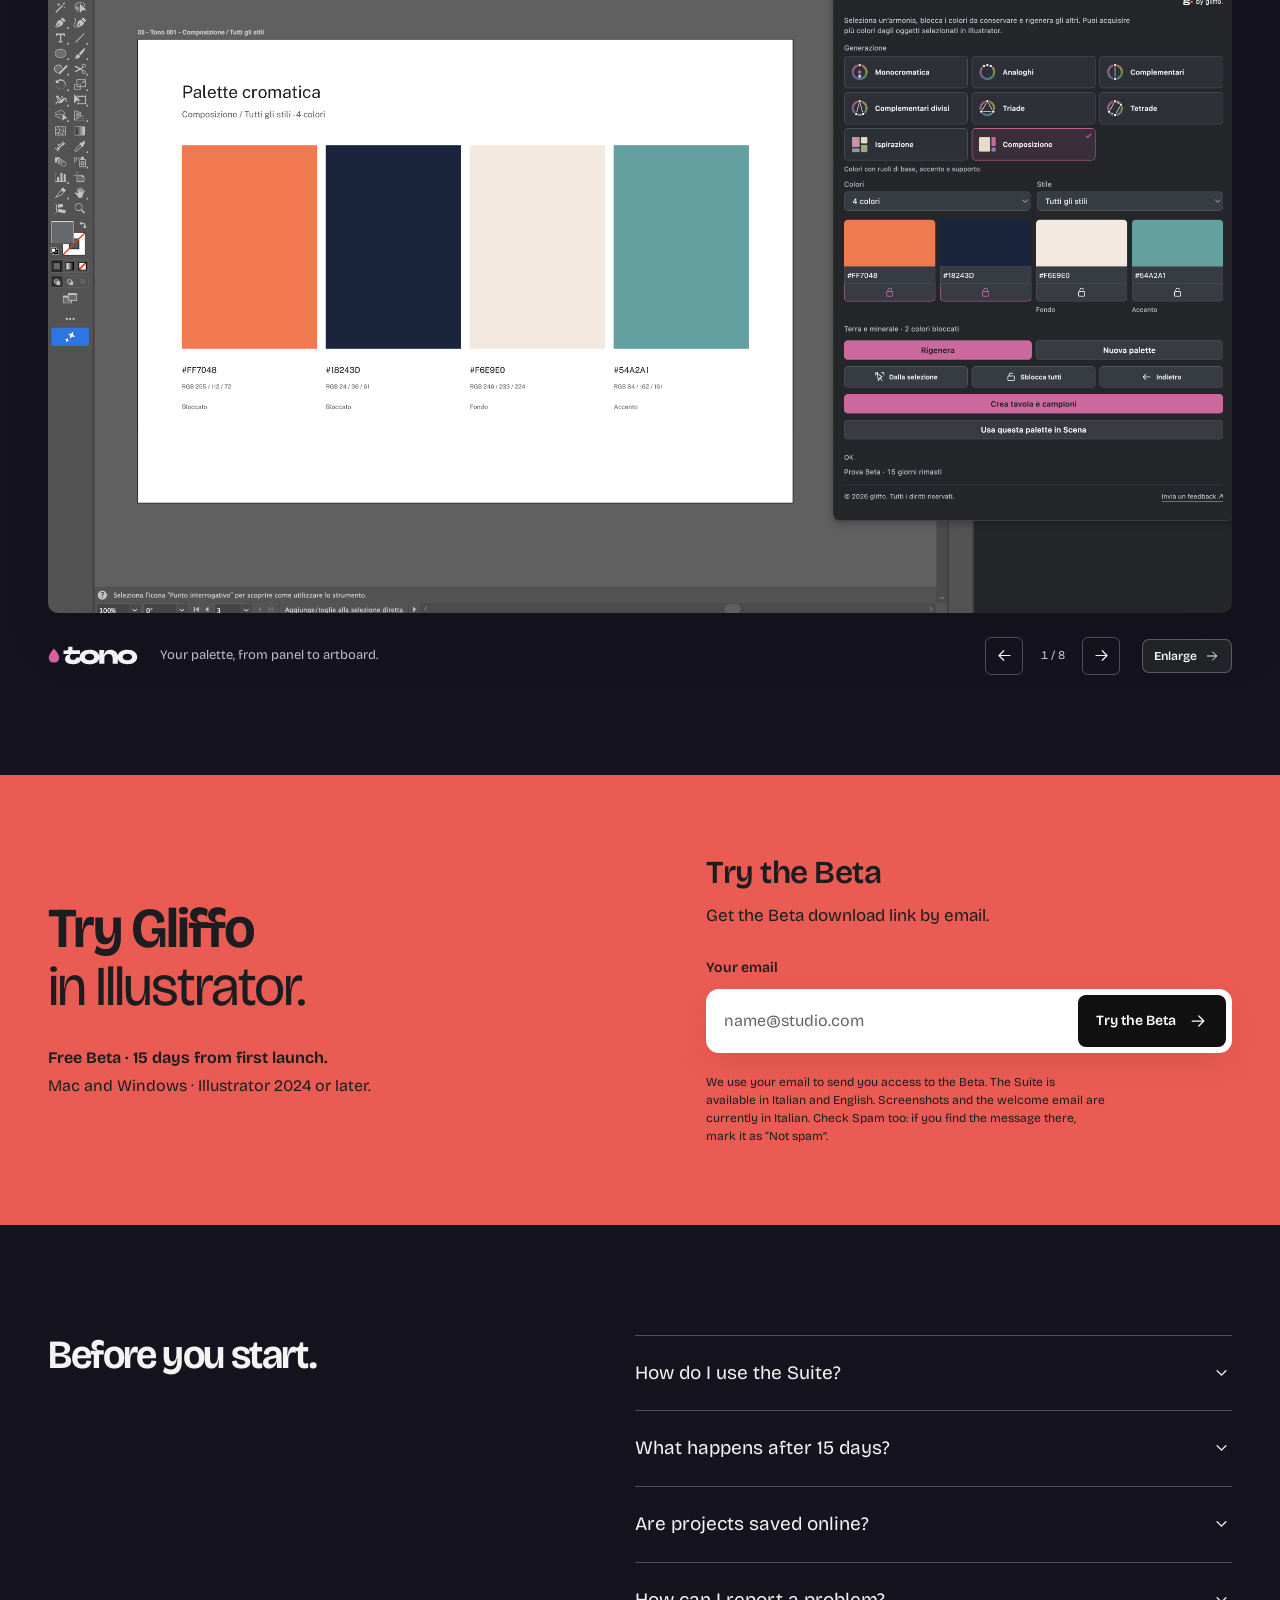
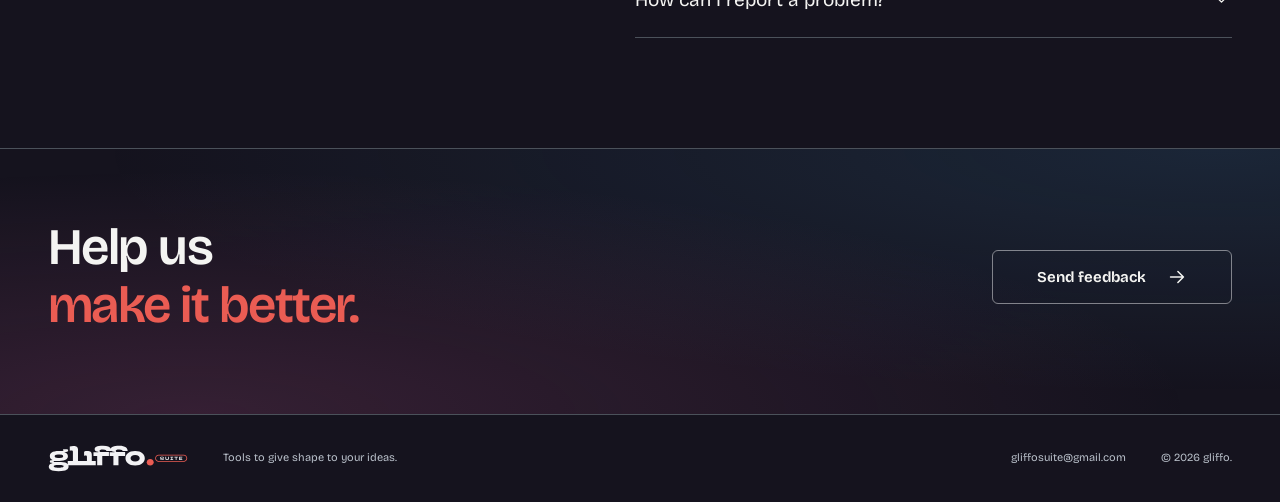
==== commit 27e0aa76: "Update Mac and Windows downloads to bilingual Suite Beta" ====
--- a/en/index.html
+++ b/en/index.html
@@ -9,7 +9,7 @@
 
 <section class="workspace-story" id="suite" aria-labelledby="workspace-title"><div class="story-copy"><h2 id="workspace-title">Eight tools.<br><span>One extension.</span></h2><p>From the first grid to the final files, work without leaving Illustrator.</p><ul><li>Create guides and grids in a few clicks</li><li>Prepare palettes and presentations</li><li>Export files ready for delivery</li></ul><a class="dark-link" href="#download">Try it free for 15 days <svg viewBox="0 0 24 24" aria-hidden="true"><path d="M5 12h14M13 6l6 6-6 6"/></svg></a></div><figure class="suite-window"><div class="result-crop" style="--image-width:205.81655%;--image-left:-10.06711%;--image-top:-30.05780%;--result-ratio:2235/1730;--image-shift-y:-19.23077%"><img src="/assets/onda/scena.webp" alt="Onda: Presentation, Scena" width="4600" height="2704" loading="lazy" decoding="async"></div><button class="screenshot-zoom suite-zoom" id="suite-zoom" type="button" aria-haspopup="dialog">View in Illustrator <svg viewBox="0 0 24 24" aria-hidden="true"><path d="M6 18 18 6M6 6h12v12"/></svg></button><figcaption>Onda: a brand presentation created with Scena.</figcaption></figure><img class="story-decoration" src="/assets/gliffo-icon.svg" alt="" width="650" height="512" loading="lazy"></section>
 <section class="apps-section section-shell" id="strumenti" aria-labelledby="apps-title"><div class="apps-heading"><h2 id="apps-title">Eight apps.<br><span>Ready to help.</span></h2></div><div class="app-explorer"><div class="app-list"><details class="app-row" id="app-nesso" data-app="nesso" data-image="/assets/onda/nesso.webp" data-crop="--image-width:196.49573%;--image-left:-8.33333%;--image-top:-91.26214%;--result-ratio:2340/1030;--image-shift-y:-34.78905%" data-note="Onda · real screenshot from Illustrator" data-button="View in Illustrator" style="--tool:#7C86C1" open><summary><img class="app-name" src="/assets/apps/nesso.svg" alt="Nesso" width="104" height="26"><span>Proportions</span><svg viewBox="0 0 24 24" aria-hidden="true"><path d="m7 10 5 5 5-5"/></svg></summary><div class="app-detail"><h3>Balance your logo.</h3><p>Compare proportions and alignment between a symbol and wordmark.</p><a class="mobile-result" href="/assets/onda/nesso.webp" target="_blank" rel="noopener" aria-label="View in Illustrator: Nesso"><div class="result-crop" style="--image-width:196.49573%;--image-left:-8.33333%;--image-top:-91.26214%;--result-ratio:2340/1030;--image-shift-y:-34.78905%"><img src="/assets/onda/nesso.webp" alt="Onda: Proportions, Nesso" width="4598" height="2702" loading="lazy" decoding="async"></div><span>View in Illustrator <svg viewBox="0 0 24 24" aria-hidden="true"><path d="M6 18 18 6M6 6h12v12"/></svg></span><small>Onda · real screenshot from Illustrator</small></a></div></details><details class="app-row" id="app-trama" data-app="trama" data-image="/assets/onda/trama.webp" data-crop="--image-width:261.47727%;--image-left:-30.68182%;--image-top:-109.75610%;--result-ratio:1760/820;--image-shift-y:-33.28402%" data-note="Onda · real screenshot from Illustrator" data-button="View in Illustrator" style="--tool:#40B497" ><summary><img class="app-name" src="/assets/apps/trama.svg" alt="Trama" width="104" height="26"><span>Construction</span><svg viewBox="0 0 24 24" aria-hidden="true"><path d="m7 10 5 5 5-5"/></svg></summary><div class="app-detail"><h3>Build your logo guides.</h3><p>Generate outlines, points and construction handles on copies of your artwork.</p><a class="mobile-result" href="/assets/onda/trama.webp" target="_blank" rel="noopener" aria-label="View in Illustrator: Trama"><div class="result-crop" style="--image-width:261.47727%;--image-left:-30.68182%;--image-top:-109.75610%;--result-ratio:1760/820;--image-shift-y:-33.28402%"><img src="/assets/onda/trama.webp" alt="Onda: Construction, Trama" width="4602" height="2704" loading="lazy" decoding="async"></div><span>View in Illustrator <svg viewBox="0 0 24 24" aria-hidden="true"><path d="M6 18 18 6M6 6h12v12"/></svg></span><small>Onda · real screenshot from Illustrator</small></a></div></details><details class="app-row" id="app-modulo" data-app="modulo" data-image="/assets/onda/modulo.webp" data-crop="--image-width:227.42574%;--image-left:-18.81188%;--image-top:-62.50000%;--result-ratio:2020/1200;--image-shift-y:-27.81899%" data-note="Onda · real screenshot from Illustrator" data-button="View in Illustrator" style="--tool:#E9AD41" ><summary><img class="app-name" src="/assets/apps/modulo.svg" alt="Modulo" width="104" height="26"><span>Grids</span><svg viewBox="0 0 24 24" aria-hidden="true"><path d="m7 10 5 5 5-5"/></svg></summary><div class="app-detail"><h3>Grids, without drawing them by hand.</h3><p>Create geometric grids and set their size, spacing and angle.</p><a class="mobile-result" href="/assets/onda/modulo.webp" target="_blank" rel="noopener" aria-label="View in Illustrator: Modulo"><div class="result-crop" style="--image-width:227.42574%;--image-left:-18.81188%;--image-top:-62.50000%;--result-ratio:2020/1200;--image-shift-y:-27.81899%"><img src="/assets/onda/modulo.webp" alt="Onda: Grids, Modulo" width="4594" height="2696" loading="lazy" decoding="async"></div><span>View in Illustrator <svg viewBox="0 0 24 24" aria-hidden="true"><path d="M6 18 18 6M6 6h12v12"/></svg></span><small>Onda · real screenshot from Illustrator</small></a></div></details><details class="app-row" id="app-tono" data-app="tono" data-image="/assets/onda/tono.webp" data-crop="--image-width:180.70866%;--image-left:-13.77953%;--image-top:-26.53631%;--result-ratio:2540/1790;--image-shift-y:-17.61869%" data-note="Onda · real screenshot from Illustrator" data-button="View in Illustrator" style="--tool:#D85E9F" ><summary><img class="app-name" src="/assets/apps/tono.svg" alt="Tono" width="104" height="26"><span>Color</span><svg viewBox="0 0 24 24" aria-hidden="true"><path d="m7 10 5 5 5-5"/></svg></summary><div class="app-detail"><h3>Your palette, ready.</h3><p>Extract colors, explore harmonies and send your palette to Scena.</p><a class="mobile-result" href="/assets/onda/tono.webp" target="_blank" rel="noopener" aria-label="View in Illustrator: Tono"><div class="result-crop" style="--image-width:180.70866%;--image-left:-13.77953%;--image-top:-26.53631%;--result-ratio:2540/1790;--image-shift-y:-17.61869%"><img src="/assets/onda/tono.webp" alt="Onda: Palette, Tono" width="4590" height="2696" loading="lazy" decoding="async"></div><span>View in Illustrator <svg viewBox="0 0 24 24" aria-hidden="true"><path d="M6 18 18 6M6 6h12v12"/></svg></span><small>Onda · real screenshot from Illustrator</small></a></div></details><details class="app-row" id="app-tipo" data-app="tipo" data-image="/assets/onda/tipo.webp" data-crop="--image-width:222.12560%;--image-left:-14.29952%;--image-top:-40.75342%;--result-ratio:2070/1460;--image-shift-y:-22.03704%" data-note="Onda · real screenshot from Illustrator" data-button="View in Illustrator" style="--tool:#B7D050" ><summary><img class="app-name" src="/assets/apps/tipo.svg" alt="Tipo" width="104" height="26"><span>Typography</span><svg viewBox="0 0 24 24" aria-hidden="true"><path d="m7 10 5 5 5-5"/></svg></summary><div class="app-detail"><h3>Compare your fonts.</h3><p>Create a specimen of your installed fonts and choose the ones for your brand.</p><a class="mobile-result" href="/assets/onda/tipo.webp" target="_blank" rel="noopener" aria-label="View in Illustrator: Tipo"><div class="result-crop" style="--image-width:222.12560%;--image-left:-14.29952%;--image-top:-40.75342%;--result-ratio:2070/1460;--image-shift-y:-22.03704%"><img src="/assets/onda/tipo.webp" alt="Onda: Typography, Tipo" width="4598" height="2700" loading="lazy" decoding="async"></div><span>View in Illustrator <svg viewBox="0 0 24 24" aria-hidden="true"><path d="M6 18 18 6M6 6h12v12"/></svg></span><small>Onda · real screenshot from Illustrator</small></a></div></details><details class="app-row" id="app-soglia" data-app="soglia" data-image="/assets/onda/soglia.webp" data-crop="--image-width:203.36283%;--image-left:-14.24779%;--image-top:-14.41441%;--result-ratio:2260/2220;--image-shift-y:-11.88707%" data-note="Onda · real screenshot from Illustrator" data-button="View in Illustrator" style="--tool:#EC682D" ><summary><img class="app-name" src="/assets/apps/soglia.svg" alt="Soglia" width="104" height="26"><span>Legibility</span><svg viewBox="0 0 24 24" aria-hidden="true"><path d="m7 10 5 5 5-5"/></svg></summary><div class="app-detail"><h3>Does your logo work at small sizes?</h3><p>Compare sizes on light and dark backgrounds, for print and screen.</p><a class="mobile-result" href="/assets/onda/soglia.webp" target="_blank" rel="noopener" aria-label="View in Illustrator: Soglia"><div class="result-crop" style="--image-width:203.36283%;--image-left:-14.24779%;--image-top:-14.41441%;--result-ratio:2260/2220;--image-shift-y:-11.88707%"><img src="/assets/onda/soglia.webp" alt="Onda: Legibility, Soglia" width="4596" height="2692" loading="lazy" decoding="async"></div><span>View in Illustrator <svg viewBox="0 0 24 24" aria-hidden="true"><path d="M6 18 18 6M6 6h12v12"/></svg></span><small>Onda · real screenshot from Illustrator</small></a></div></details><details class="app-row" id="app-capsula" data-app="capsula" data-image="/assets/onda/capsula.webp" data-crop="--image-width:100.00000%;--image-left:0.00000%;--image-top:0.00000%;--result-ratio:1472/840;--image-shift-y:0.00000%" data-note="Onda · files exported with Capsula" data-button="View exported files" style="--tool:#43A6DE" ><summary><img class="app-name" src="/assets/apps/capsula.svg" alt="Capsula" width="104" height="26"><span>Delivery</span><svg viewBox="0 0 24 24" aria-hidden="true"><path d="m7 10 5 5 5-5"/></svg></summary><div class="app-detail"><h3>Files ready for delivery.</h3><p>Export SVG, PDF, PNG, AI, EPS and JPG in one package.</p><a class="mobile-result" href="/assets/onda/capsula.webp" target="_blank" rel="noopener" aria-label="View exported files: Capsula"><div class="result-crop" style="--image-width:100.00000%;--image-left:0.00000%;--image-top:0.00000%;--result-ratio:1472/840;--image-shift-y:0.00000%"><img src="/assets/onda/capsula.webp" alt="Onda: Delivery, Capsula" width="1472" height="1236" loading="lazy" decoding="async"></div><span>View exported files <svg viewBox="0 0 24 24" aria-hidden="true"><path d="M6 18 18 6M6 6h12v12"/></svg></span><small>Onda · files exported with Capsula</small></a></div></details><details class="app-row" id="app-scena" data-app="scena" data-image="/assets/onda/scena.webp" data-crop="--image-width:205.81655%;--image-left:-10.06711%;--image-top:-30.05780%;--result-ratio:2235/1730;--image-shift-y:-19.23077%" data-note="Onda · real screenshot from Illustrator" data-button="View in Illustrator" style="--tool:#E7DCC8" ><summary><img class="app-name" src="/assets/apps/scena.svg" alt="Scena" width="104" height="26"><span>Presentation</span><svg viewBox="0 0 24 24" aria-hidden="true"><path d="m7 10 5 5 5-5"/></svg></summary><div class="app-detail"><h3>Present your brand.</h3><p>Arrange your logo, palette, fonts and up to six mockups in an editable presentation.</p><a class="mobile-result" href="/assets/onda/scena.webp" target="_blank" rel="noopener" aria-label="View in Illustrator: Scena"><div class="result-crop" style="--image-width:205.81655%;--image-left:-10.06711%;--image-top:-30.05780%;--result-ratio:2235/1730;--image-shift-y:-19.23077%"><img src="/assets/onda/scena.webp" alt="Onda: Presentation, Scena" width="4600" height="2704" loading="lazy" decoding="async"></div><span>View in Illustrator <svg viewBox="0 0 24 24" aria-hidden="true"><path d="M6 18 18 6M6 6h12v12"/></svg></span><small>Onda · real screenshot from Illustrator</small></a></div></details></div><figure class="app-preview" style="--tool:#7C86C1"><div class="preview-dots" aria-hidden="true"><i></i><i></i><i></i></div><div class="preview-screen"><div class="result-crop" style="--image-width:196.49573%;--image-left:-8.33333%;--image-top:-91.26214%;--result-ratio:2340/1030;--image-shift-y:-34.78905%"><img id="app-screenshot" src="/assets/onda/nesso.webp" alt="Onda: Proportions, Nesso" width="4598" height="2702" loading="lazy" decoding="async"></div></div><button class="screenshot-zoom preview-zoom" id="preview-zoom" type="button" aria-haspopup="dialog" aria-label="Open full screenshot">View in Illustrator <svg viewBox="0 0 24 24" aria-hidden="true"><path d="M8 3H3v5M16 3h5v5M3 16v5h5M21 16v5h-5"/></svg></button><figcaption id="preview-caption">Nesso · Proportions</figcaption><p class="preview-note">Onda · real screenshot from Illustrator</p></figure></div></section>
-<section class="native-proof section-shell" aria-labelledby="native-title" aria-roledescription="carosello"><div class="native-heading"><h2 id="native-title">Inside Illustrator.<br><span>On your project.</span></h2><p>Explore the eight apps at work on the Onda project.<br>Real screenshots, from results to controls.</p></div><div class="gallery-tools" aria-label="Choose a tool" hidden><button type="button" data-gallery-app="tono" aria-pressed="true" aria-label="Show Tono" aria-controls="gallery-stage"><img src="/assets/apps/tono.svg" alt="" width="100" height="26"><span>Tono</span></button><button type="button" data-gallery-app="nesso" aria-pressed="false" aria-label="Show Nesso" aria-controls="gallery-stage"><img src="/assets/apps/nesso.svg" alt="" width="100" height="26"><span>Nesso</span></button><button type="button" data-gallery-app="trama" aria-pressed="false" aria-label="Show Trama" aria-controls="gallery-stage"><img src="/assets/apps/trama.svg" alt="" width="100" height="26"><span>Trama</span></button><button type="button" data-gallery-app="modulo" aria-pressed="false" aria-label="Show Modulo" aria-controls="gallery-stage"><img src="/assets/apps/modulo.svg" alt="" width="100" height="26"><span>Modulo</span></button><button type="button" data-gallery-app="tipo" aria-pressed="false" aria-label="Show Tipo" aria-controls="gallery-stage"><img src="/assets/apps/tipo.svg" alt="" width="100" height="26"><span>Tipo</span></button><button type="button" data-gallery-app="soglia" aria-pressed="false" aria-label="Show Soglia" aria-controls="gallery-stage"><img src="/assets/apps/soglia.svg" alt="" width="100" height="26"><span>Soglia</span></button><button type="button" data-gallery-app="capsula" aria-pressed="false" aria-label="Show Capsula" aria-controls="gallery-stage"><img src="/assets/apps/capsula.svg" alt="" width="100" height="26"><span>Capsula</span></button><button type="button" data-gallery-app="scena" aria-pressed="false" aria-label="Show Scena" aria-controls="gallery-stage"><img src="/assets/apps/scena.svg" alt="" width="100" height="26"><span>Scena</span></button></div><figure><div class="gallery-stage" id="gallery-stage"><img id="gallery-image" src="/assets/onda/tono.webp" alt="Tono: the Onda palette and color controls inside Adobe Illustrator" width="4590" height="2696" loading="lazy" decoding="async"></div><figcaption><span><img id="gallery-logo" src="/assets/apps/tono.svg" alt="Tono" width="100" height="26"><span id="gallery-description">Your palette, from panel to artboard.</span></span><div class="gallery-actions"><div class="gallery-arrows" hidden><button type="button" data-gallery-prev aria-label="Previous screenshot"><svg viewBox="0 0 24 24" aria-hidden="true"><path d="M19 12H5M11 6l-6 6 6 6"/></svg></button><span id="gallery-count" aria-live="polite" aria-atomic="true">1 / 8</span><button type="button" data-gallery-next aria-label="Next screenshot"><svg viewBox="0 0 24 24" aria-hidden="true"><path d="M5 12h14M13 6l6 6-6 6"/></svg></button></div><button class="screenshot-zoom" id="gallery-zoom" type="button" data-open-shot="/assets/onda/tono.webp" data-shot-title="Tono and the Onda palette, inside Illustrator">Enlarge <svg viewBox="0 0 24 24" aria-hidden="true"><path d="M5 12h14M13 6l6 6-6 6"/></svg></button></div></figcaption><p id="gallery-status" class="gallery-status" role="status" aria-live="polite"></p></figure><noscript><p class="gallery-fallback">Open the other screenshots: <a href="/assets/onda/tono.webp" target="_blank" rel="noopener">Tono</a> · <a href="/assets/onda/nesso.webp" target="_blank" rel="noopener">Nesso</a> · <a href="/assets/onda/trama.webp" target="_blank" rel="noopener">Trama</a> · <a href="/assets/onda/modulo.webp" target="_blank" rel="noopener">Modulo</a> · <a href="/assets/onda/tipo.webp" target="_blank" rel="noopener">Tipo</a> · <a href="/assets/onda/soglia.webp" target="_blank" rel="noopener">Soglia</a> · <a href="/assets/onda/capsula.webp" target="_blank" rel="noopener">Capsula</a> · <a href="/assets/onda/scena.webp" target="_blank" rel="noopener">Scena</a>.</p></noscript></section><section class="download-section beta-access" id="download" aria-labelledby="download-title"><div class="download-copy"><h2 id="download-title">Try Gliffo<br><span>in Illustrator.</span></h2><p><strong>Free Beta · 15 days from first launch.</strong><br>Mac and Windows · Illustrator 2024 or later.</p></div><div class="beta-entry"><h3>Try the Beta</h3><p>Get the Beta download link by email.</p><!-- BETA_FORM_START --><form class="beta-native-form" action="https://formspree.io/f/mgaarvej" method="POST"><label for="beta-email">Your email</label><div class="email-shell"><input id="beta-email" name="email" type="email" placeholder="name@studio.com" autocomplete="email" inputmode="email" required maxlength="254" aria-describedby="beta-email-purpose beta-form-status"><button type="submit">Try the Beta <svg viewBox="0 0 24 24" aria-hidden="true"><path d="M5 12h14M13 6l6 6-6 6"/></svg></button></div><input type="hidden" name="gliffo_beta_source" value="GLIFFO_BETA_mgaarvej"><input type="hidden" name="language" value="en"><div class="beta-honeypot" aria-hidden="true"><label for="beta-website">Leave this field empty</label><input id="beta-website" name="_honey" type="text" tabindex="-1" autocomplete="off"></div><p class="beta-form-message" id="beta-form-status" role="status" aria-live="polite" aria-atomic="true"></p></form><!-- BETA_FORM_END --><p class="beta-purpose" id="beta-email-purpose">We use your email to send you access to the Beta. The app, screenshots and welcome email are currently in Italian. Check Spam too: if you find the message there, mark it as “Not spam”.</p></div></section>
+<section class="native-proof section-shell" aria-labelledby="native-title" aria-roledescription="carosello"><div class="native-heading"><h2 id="native-title">Inside Illustrator.<br><span>On your project.</span></h2><p>Explore the eight apps at work on the Onda project.<br>Real screenshots, from results to controls.</p></div><div class="gallery-tools" aria-label="Choose a tool" hidden><button type="button" data-gallery-app="tono" aria-pressed="true" aria-label="Show Tono" aria-controls="gallery-stage"><img src="/assets/apps/tono.svg" alt="" width="100" height="26"><span>Tono</span></button><button type="button" data-gallery-app="nesso" aria-pressed="false" aria-label="Show Nesso" aria-controls="gallery-stage"><img src="/assets/apps/nesso.svg" alt="" width="100" height="26"><span>Nesso</span></button><button type="button" data-gallery-app="trama" aria-pressed="false" aria-label="Show Trama" aria-controls="gallery-stage"><img src="/assets/apps/trama.svg" alt="" width="100" height="26"><span>Trama</span></button><button type="button" data-gallery-app="modulo" aria-pressed="false" aria-label="Show Modulo" aria-controls="gallery-stage"><img src="/assets/apps/modulo.svg" alt="" width="100" height="26"><span>Modulo</span></button><button type="button" data-gallery-app="tipo" aria-pressed="false" aria-label="Show Tipo" aria-controls="gallery-stage"><img src="/assets/apps/tipo.svg" alt="" width="100" height="26"><span>Tipo</span></button><button type="button" data-gallery-app="soglia" aria-pressed="false" aria-label="Show Soglia" aria-controls="gallery-stage"><img src="/assets/apps/soglia.svg" alt="" width="100" height="26"><span>Soglia</span></button><button type="button" data-gallery-app="capsula" aria-pressed="false" aria-label="Show Capsula" aria-controls="gallery-stage"><img src="/assets/apps/capsula.svg" alt="" width="100" height="26"><span>Capsula</span></button><button type="button" data-gallery-app="scena" aria-pressed="false" aria-label="Show Scena" aria-controls="gallery-stage"><img src="/assets/apps/scena.svg" alt="" width="100" height="26"><span>Scena</span></button></div><figure><div class="gallery-stage" id="gallery-stage"><img id="gallery-image" src="/assets/onda/tono.webp" alt="Tono: the Onda palette and color controls inside Adobe Illustrator" width="4590" height="2696" loading="lazy" decoding="async"></div><figcaption><span><img id="gallery-logo" src="/assets/apps/tono.svg" alt="Tono" width="100" height="26"><span id="gallery-description">Your palette, from panel to artboard.</span></span><div class="gallery-actions"><div class="gallery-arrows" hidden><button type="button" data-gallery-prev aria-label="Previous screenshot"><svg viewBox="0 0 24 24" aria-hidden="true"><path d="M19 12H5M11 6l-6 6 6 6"/></svg></button><span id="gallery-count" aria-live="polite" aria-atomic="true">1 / 8</span><button type="button" data-gallery-next aria-label="Next screenshot"><svg viewBox="0 0 24 24" aria-hidden="true"><path d="M5 12h14M13 6l6 6-6 6"/></svg></button></div><button class="screenshot-zoom" id="gallery-zoom" type="button" data-open-shot="/assets/onda/tono.webp" data-shot-title="Tono and the Onda palette, inside Illustrator">Enlarge <svg viewBox="0 0 24 24" aria-hidden="true"><path d="M5 12h14M13 6l6 6-6 6"/></svg></button></div></figcaption><p id="gallery-status" class="gallery-status" role="status" aria-live="polite"></p></figure><noscript><p class="gallery-fallback">Open the other screenshots: <a href="/assets/onda/tono.webp" target="_blank" rel="noopener">Tono</a> · <a href="/assets/onda/nesso.webp" target="_blank" rel="noopener">Nesso</a> · <a href="/assets/onda/trama.webp" target="_blank" rel="noopener">Trama</a> · <a href="/assets/onda/modulo.webp" target="_blank" rel="noopener">Modulo</a> · <a href="/assets/onda/tipo.webp" target="_blank" rel="noopener">Tipo</a> · <a href="/assets/onda/soglia.webp" target="_blank" rel="noopener">Soglia</a> · <a href="/assets/onda/capsula.webp" target="_blank" rel="noopener">Capsula</a> · <a href="/assets/onda/scena.webp" target="_blank" rel="noopener">Scena</a>.</p></noscript></section><section class="download-section beta-access" id="download" aria-labelledby="download-title"><div class="download-copy"><h2 id="download-title">Try Gliffo<br><span>in Illustrator.</span></h2><p><strong>Free Beta · 15 days from first launch.</strong><br>Mac and Windows · Illustrator 2024 or later.</p></div><div class="beta-entry"><h3>Try the Beta</h3><p>Get the Beta download link by email.</p><!-- BETA_FORM_START --><form class="beta-native-form" action="https://formspree.io/f/mgaarvej" method="POST"><label for="beta-email">Your email</label><div class="email-shell"><input id="beta-email" name="email" type="email" placeholder="name@studio.com" autocomplete="email" inputmode="email" required maxlength="254" aria-describedby="beta-email-purpose beta-form-status"><button type="submit">Try the Beta <svg viewBox="0 0 24 24" aria-hidden="true"><path d="M5 12h14M13 6l6 6-6 6"/></svg></button></div><input type="hidden" name="gliffo_beta_source" value="GLIFFO_BETA_mgaarvej"><input type="hidden" name="language" value="en"><div class="beta-honeypot" aria-hidden="true"><label for="beta-website">Leave this field empty</label><input id="beta-website" name="_honey" type="text" tabindex="-1" autocomplete="off"></div><p class="beta-form-message" id="beta-form-status" role="status" aria-live="polite" aria-atomic="true"></p></form><!-- BETA_FORM_END --><p class="beta-purpose" id="beta-email-purpose">We use your email to send you access to the Beta. The Suite is available in Italian and English. Screenshots and the welcome email are currently in Italian. Check Spam too: if you find the message there, mark it as “Not spam”.</p></div></section>
 <section class="faq-section section-shell" aria-labelledby="faq-title"><h2 id="faq-title">Before you start.</h2><div><details><summary>How do I use the Suite? <svg viewBox="0 0 24 24" aria-hidden="true"><path d="m7 10 5 5 5-5"/></svg></summary><p>Install the Beta with Illustrator closed. Then open Window → Extensions → Gliffo Suite PRO.</p></details><details><summary>What happens after 15 days? <svg viewBox="0 0 24 24" aria-hidden="true"><path d="m7 10 5 5 5-5"/></svg></summary><p>The trial ends. Your files remain usable and you can still save your project.</p></details><details><summary>Are projects saved online? <svg viewBox="0 0 24 24" aria-hidden="true"><path d="m7 10 5 5 5-5"/></svg></summary><p>No. Projects and assets stay in a folder on your computer.</p></details><details><summary>How can I report a problem? <svg viewBox="0 0 24 24" aria-hidden="true"><path d="m7 10 5 5 5-5"/></svg></summary><p>Send bugs and ideas using the <a href="/en/feedback/">feedback form</a>. No account needed.</p></details></div></section>
 <section class="feedback-invite section-shell"><p>Help us<br><span>make it better.</span></p><a class="button outline" href="/en/feedback/">Send feedback <svg viewBox="0 0 24 24" aria-hidden="true"><path d="M5 12h14M13 6l6 6-6 6"/></svg></a></section>
 </main><footer class="site-footer"><a class="brand" href="/en/" aria-label="Gliffo Suite"><img src="/assets/gliffo-suite.svg" alt="Gliffo Suite" width="190" height="56"></a><p>Tools to give shape to your ideas.</p><a href="mailto:gliffosuite@gmail.com">gliffosuite@gmail.com</a><span>© 2026 gliffo.</span></footer><script src="/liquid.js?v=3" defer></script><script src="/landing.js?v=5" defer></script><script src="/beta-email.js?v=5" defer></script><dialog id="screenshot-dialog" aria-labelledby="screenshot-title"><div class="screenshot-toolbar"><h2 id="screenshot-title">Explore the result</h2><div><a id="screenshot-file" href="/assets/onda/nesso.webp" target="_blank" rel="noopener">Open image</a><button type="button" data-close-screenshot aria-label="Close preview">Close <svg viewBox="0 0 24 24" aria-hidden="true"><path d="m6 6 12 12M18 6 6 18"/></svg></button></div></div><div class="screenshot-scroll" tabindex="0" role="region" aria-label="Enlarged vector example"><img id="screenshot-full" alt="" width="720" decoding="async"></div><p class="screenshot-note">Screenshot provided by the author. Onda is a demonstration project.</p></dialog><script src="/screenshots.js?v=4" defer></script><script src="/gallery.js?v=2" defer></script></body></html>
